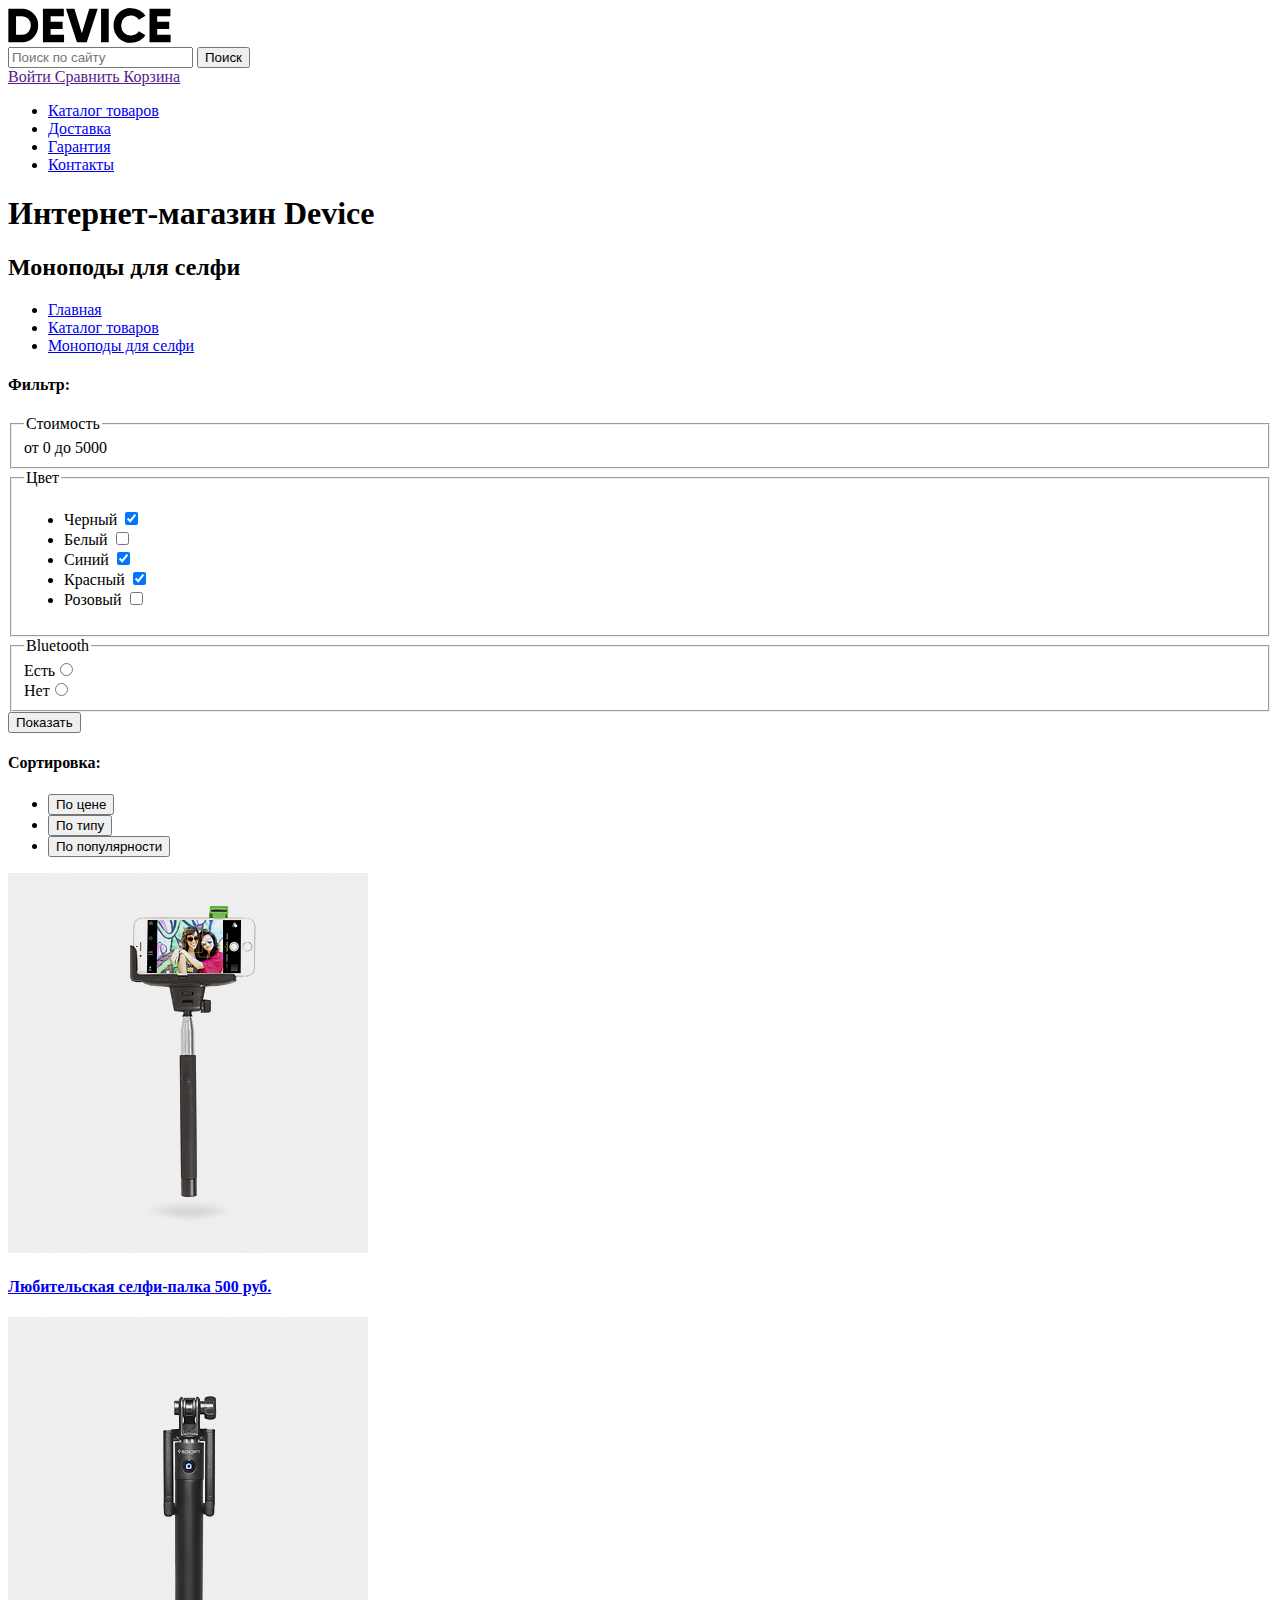
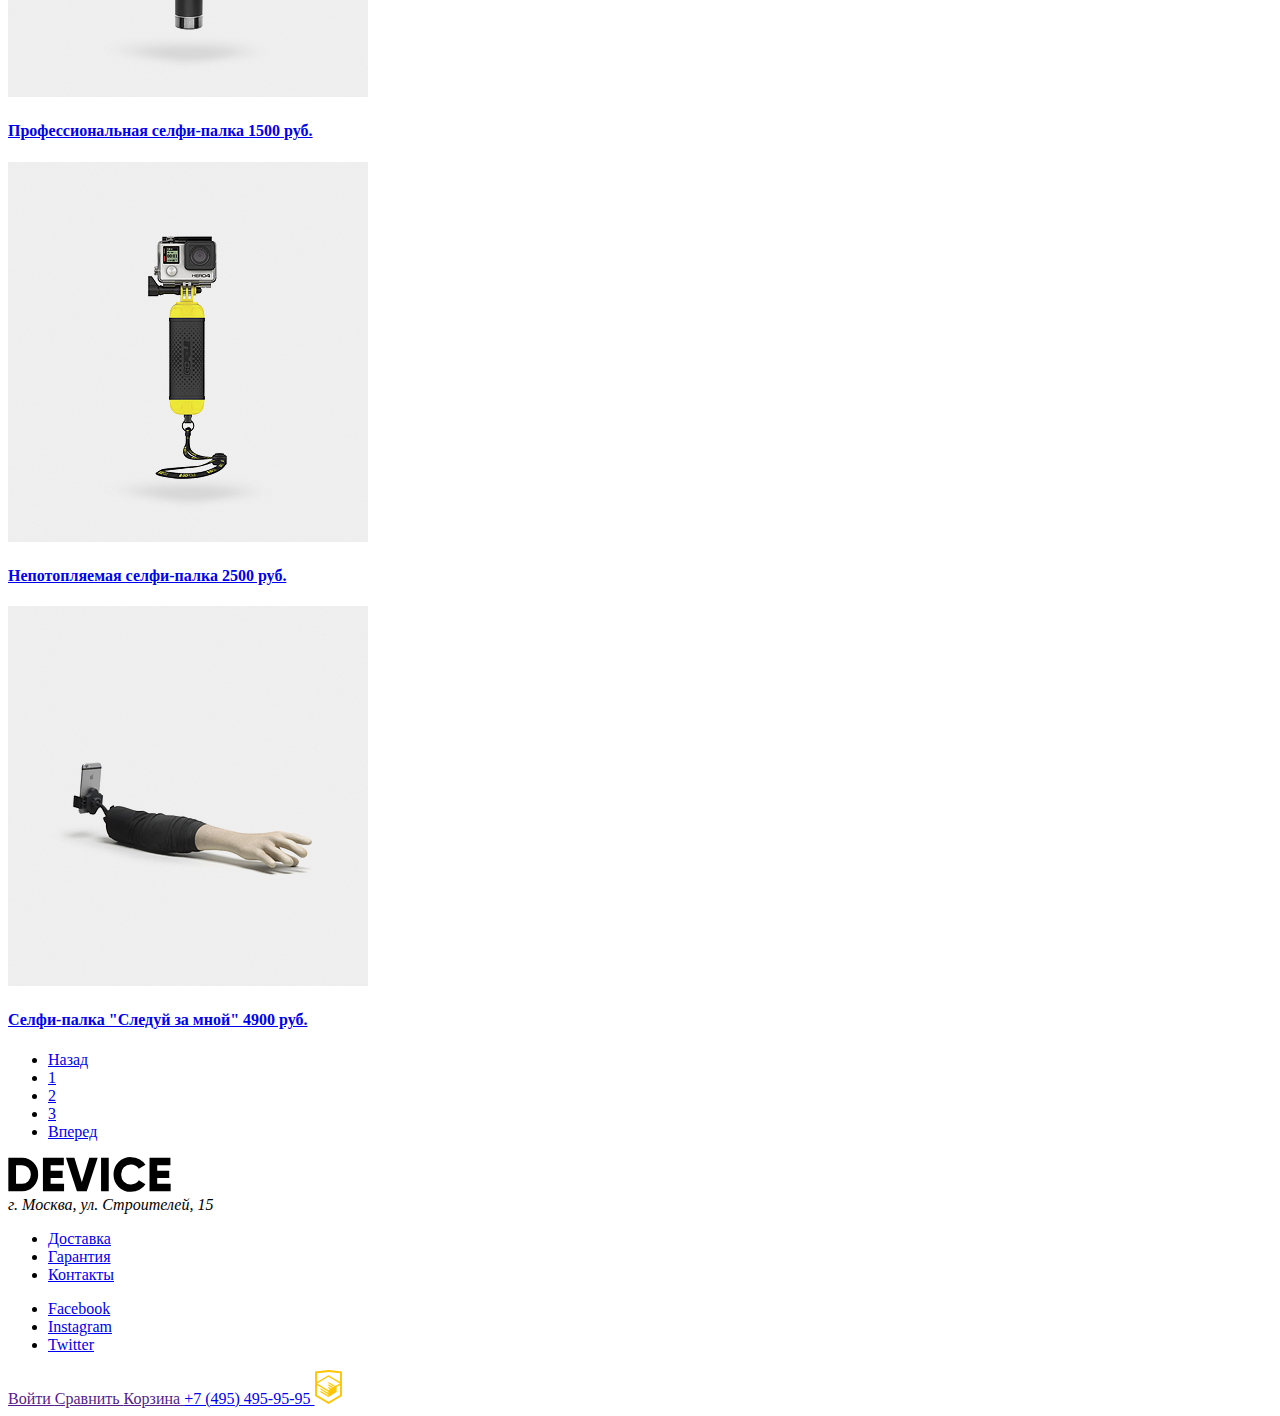
==== catalog.html @ 66c01a8c "Дополнение Графика" ====
<!DOCTYPE html>
<html lang="ru">
  <head>
    <meta charset="utf-8">
    <title>HTML Academy: Девайс</title>
  </head>
  <body>

	<header>
		<a href="index.html">
			<img src="img/logo-device.svg" alt="Логотип Device" width="163px" height="35px">
		</a>

		<form action="">
			<input placeholder="Поиск по сайту" type="search">
			<button type="submit">Поиск</button>
		</form>
		<div>
			<a href="">
				Войти
			</a>

			<a href="">
				Сравнить
			</a>

			<a href="">
				Корзина
			</a>
		</div>

		<nav>
			<ul>
				<li>
					<a href="catalog.html">
						Каталог товаров
					</a>					
				</li>

				<li>
					<a href="delivery.html">
						Доставка
					</a>
				</li>

				<li>
					<a href="warranty.html">
						Гарантия
					</a>
				</li>

				<li>
					<a href="contacts.html">
						Контакты
					</a>
				</li>
			</ul>
		</nav>
	</header>

	<main>
		<h1>
			Интернет-магазин Device
		</h1>

		<section>
			<h2>
				Моноподы для селфи
			</h2>

			<ul>
				<li>
					<a href="index.html">
						Главная
					</a>
				</li>

				<li>
					<a href="catalog.html">
						Каталог товаров
					</a>
				</li>

				<li>
					<a href="monopod.html">
						Моноподы для селфи
					</a>
				</li>
			</ul>
		</section>

		<section>
			<h4>
				Фильтр:
			</h4>

			<form>
				<fieldset>
					<legend>
						Стоимость
					</legend>

					<label>
						от 0
					</label>

					<label>
						до 5000
					</label>					
				</fieldset>	
			</form>

			<form>
				<fieldset>
					<legend>
						Цвет
					</legend>
					<ul>
						<li>
							<label>
								Черный
									<input type="checkbox" name="black" checked="">
							</label>
						</li>
						<li>
							<label>
								Белый
									<input type="checkbox" name="white">
							</label>
						</li>
						<li>
							<label>
								Синий
									<input type="checkbox" name="blue" checked="">
							</label>
						</li>
						<li>
							<label>
								Красный
									<input type="checkbox" name="red" checked="">
							</label>
						</li>												
						<li>
							<label>
								Розовый
									<input type="checkbox" name="pink">
							</label>
						</li>
					</ul>
				</fieldset>
			</form>

			<form>
				<fieldset>
					<legend>Bluetooth</legend>
					<label>Есть<input type="radio" name="bluetooth" value="yes"></label><br>
					<label>Нет<input type="radio" name="bluetooth" value="no"></label>
				</fieldset>
			</form>

			<button>
				Показать
			</button>
		</section>

		<section>
			<h4>
				Сортировка:
			</h4>

			<ul>
				<li><button>По цене</button></li>
				<li><button>По типу</button></li>
				<li><button>По популярности</button></li>			
			</ul>
		</section>

		<div>
			<img src="img/item1.jpg" alt="Любительская селфи-палка" width="360px" height="380px">
			<h4>
				<a href="#!">
					Любительская селфи-палка <span>500 руб.</span>
				</a>
			</h4>
		</div>

		<div>
			<img src="img/item2.jpg" alt="Профессиональная селфи-палка" width="360px" height="380px">
			<h4>
				<a href="#!">
					Профессиональная селфи-палка <span>1500 руб.</span>
				</a>
			</h4>
		</div>

		<div>
			<img src="img/item3.jpg" alt="Непотопляемая селфи-палка" width="360px" height="380px">
			<h4>
				<a href="#!">
					Непотопляемая селфи-палка <span>2500 руб.</span>
				</a>
			</h4>
		</div>	

		<div>
			<img src="img/item4.jpg" alt="Селфи-палка Следуй за мной" width="360px" height="380px">
			<h4>
				<a href="#!">
					Селфи-палка "Следуй за мной" <span>4900 руб.</span>
				</a>
			</h4>
		</div>

		<div>
			<ul>
				<li>
					<a href="#!">
						 Назад
					</a>
				</li>

				<li>
					<a href="#!">
						 1
					</a>
				</li>

				<li>
					<a href="#!">
						 2
					</a>
				</li>

				<li>
					<a href="#!">
						 3
					</a>
				</li>

				<li>
					<a href="#!">
						 Вперед
					</a>
				</li>
			</ul>
		</div>
	</main>
		<footer>
		<div>
			<a href="index.html">
				<img src="img/logo-device.svg" alt="Логотип Device" width="163px" height="35px">
			</a>

			<address>
				г. Москва, ул. Строителей, 15
			</address>
		</div>

		<div>
			<ul>
				<li>
					<a href="delivery.html">
						Доставка		
					</a>
				</li>

				<li>
					<a href="warranty.html">
						Гарантия
					</a>
				</li>

				<li>
					<a href="contacts.html">
						Контакты
					</a>
				</li>
			</ul>

			<ul>
				<li>
					<a href="#!">
						Facebook
					</a>
				</li>

				<li>
					<a href="#!">
						Instagram
					</a>
				</li>

				<li>
					<a href="#!">
						Twitter
					</a>
				</li>
			</ul>
		</div>

		<div>
			<a href="">
				Войти
			</a>

			<a href="">
				Сравнить
			</a>	

			<a href="">
				Корзина
			</a>

			<a href="tel:+74954959595">
				+7 (495) 495-95-95
			</a>

			<a href="https://htmlacademy.ru">
				<img src="img/logo-html.svg" alt="Перейти на сайт Академии" width="27px" height="34px"
			</a>
		</div>
	</footer>
  </body>
</html>
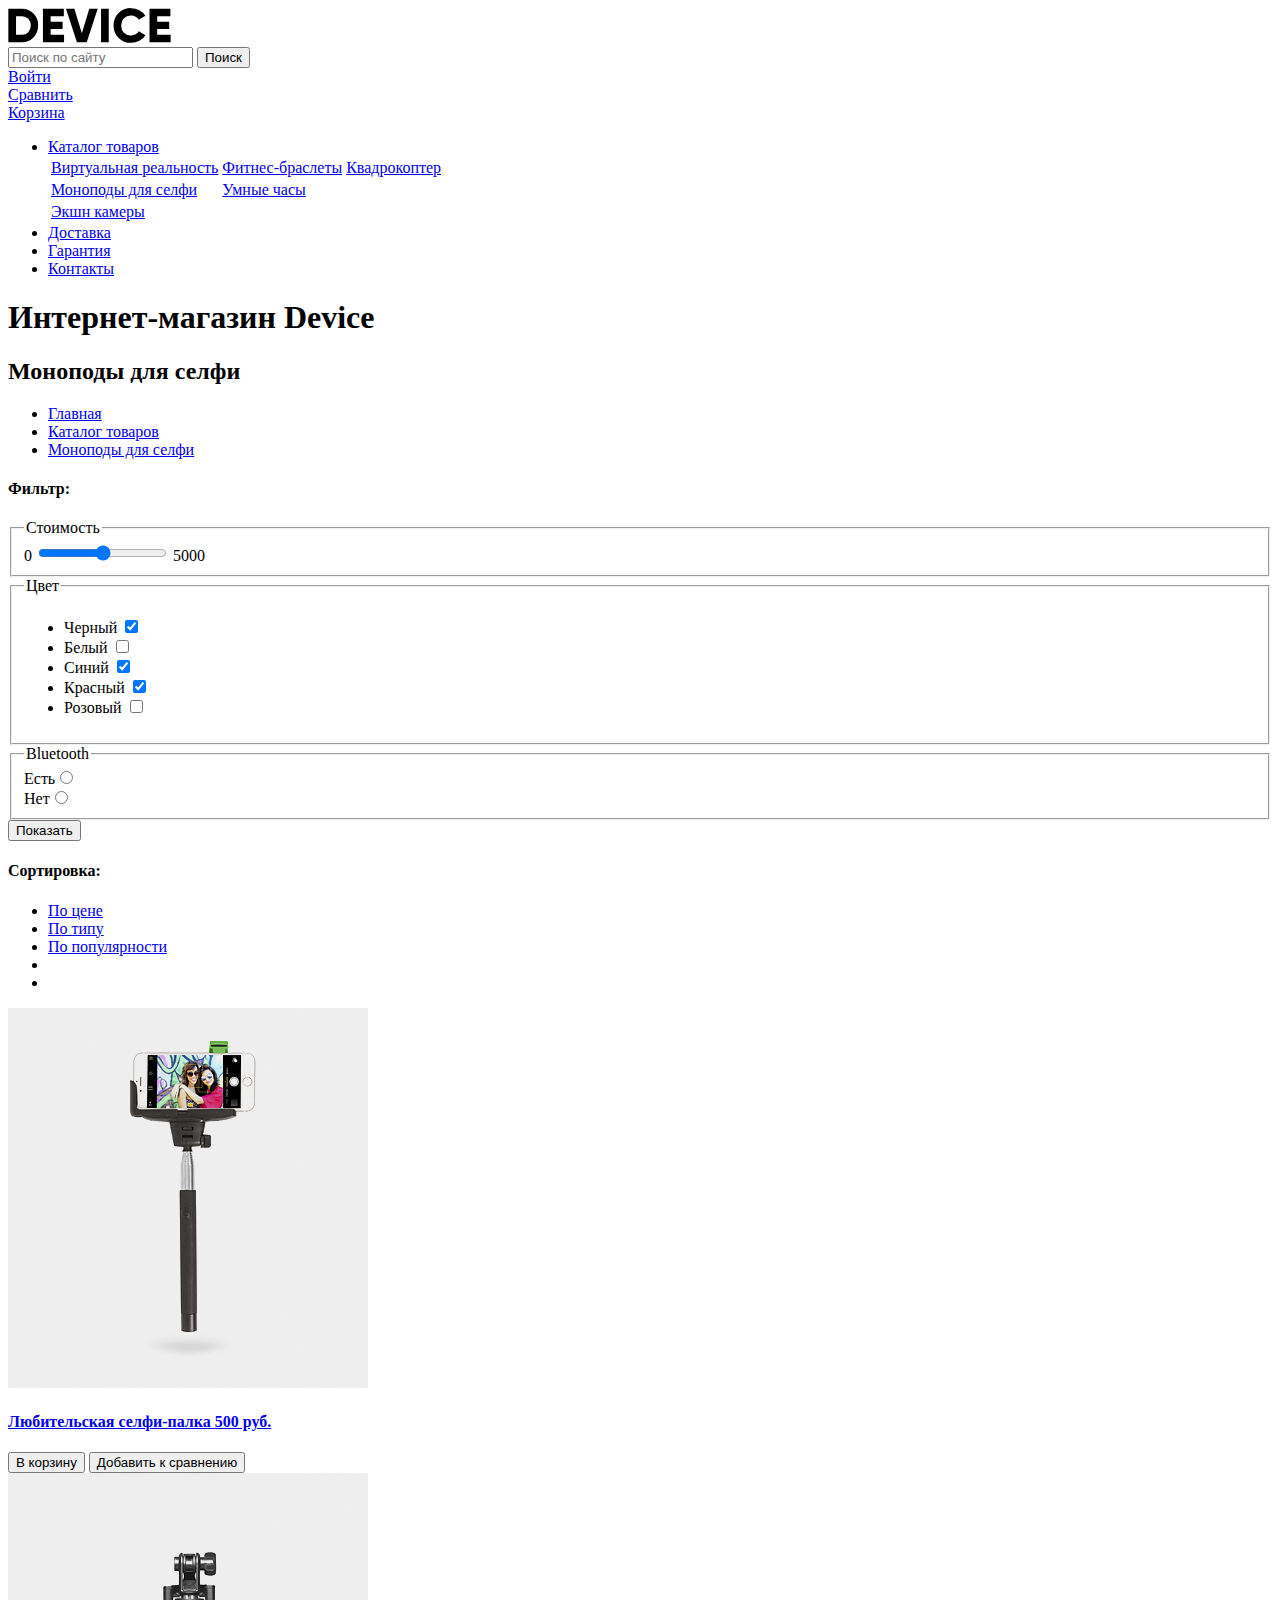
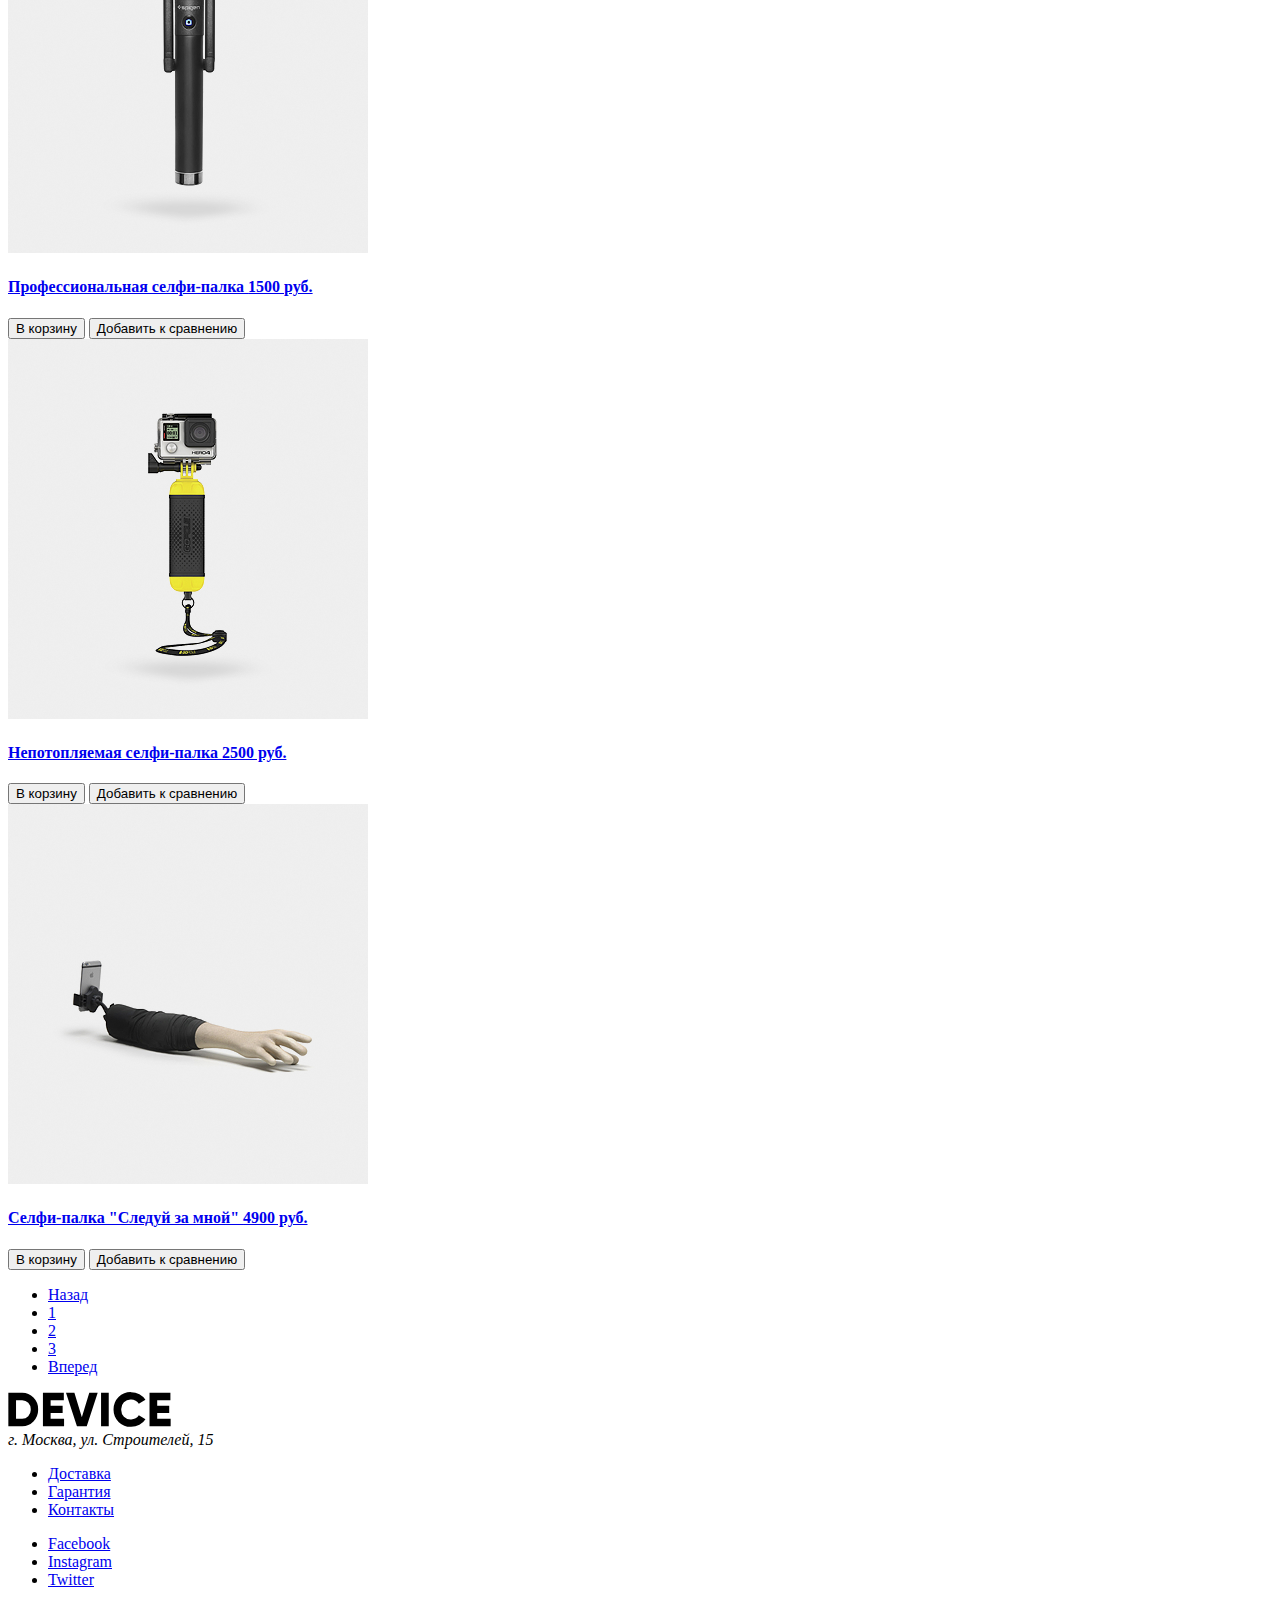
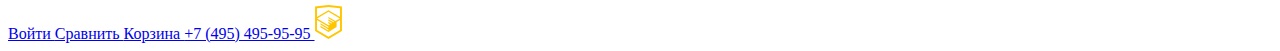
==== commit 6e09be0e: "Продолжаем разметку" ====
--- a/catalog.html
+++ b/catalog.html
@@ -5,52 +5,73 @@
     <title>HTML Academy: Девайс</title>
   </head>
   <body>
-
 	<header>
-		<a href="index.html">
-			<img src="img/logo-device.svg" alt="Логотип Device" width="163px" height="35px">
-		</a>
-
-		<form action="">
-			<input placeholder="Поиск по сайту" type="search">
-			<button type="submit">Поиск</button>
-		</form>
-		<div>
-			<a href="">
-				Войти
-			</a>
-
-			<a href="">
-				Сравнить
-			</a>
-
-			<a href="">
-				Корзина
-			</a>
-		</div>
-
+			<a href="index.html" aria-label="На главную страницу">
+				<img src="img/logo-device.svg" alt="Логотип компании Device" width="163px" height="35px">
+			</a>
+
+			<form action="echo.htmlacademy.ru" method="get" aria-label="Поисковая строка">
+					<input type="search" placeholder="Поиск по сайту" aria-label="Поле для поиска">
+					<input type="submit" value="Поиск" aria-label="Поиск">
+			</form>
+			
+			<div>
+				<a href="#" aria-label="Войти в личный кабинет">
+					Войти
+				</a>
+			</div>
+
+			<div>
+				<a href="#" aria-label="Сравнить товары">
+					Сравнить
+				</a>
+			</div>
+
+			<div>
+				<a href="#" aria-label="Корзина">
+					Корзина
+				</a>
+			</div>
 		<nav>
 			<ul>
 				<li>
-					<a href="catalog.html">
-						Каталог товаров
-					</a>					
-				</li>
-
-				<li>
-					<a href="delivery.html">
+					<a href="#" aria-label="Каталог товаров">
+						Каталог товаров	
+					</a>
+
+					<table class="visually-hidden">
+						<tr>
+							<td><a href="#" aria-label="Виртуальная реальность">Виртуальная реальность</a></td>
+							<td><a href="#" aria-label="Фитнес-браслеты">Фитнес-браслеты</a></td>
+							<td><a href="#" aria-label="Квадрокоптер">Квадрокоптер</a></td>
+						</tr>
+						<tr>
+							<td><a href="#" aria-label="Моноподы для селфи">Моноподы для селфи</a></td>
+							<td><a href="#" aria-label="Умные часы">Умные часы</a></td>
+							<td></td>
+						</tr>
+						<tr>
+							<td><a href="#" aria-label="Экшн камеры">Экшн камеры</a></td>
+							<td></td>
+							<td></td>
+						</tr>
+					</table>		
+				</li>
+
+				<li>
+					<a href="#" aria-label="Доставка">
 						Доставка
 					</a>
 				</li>
 
 				<li>
-					<a href="warranty.html">
+					<a href="#" aria-label="Гарантия">
 						Гарантия
 					</a>
 				</li>
 
 				<li>
-					<a href="contacts.html">
+					<a href="#" aria-label="Контакты">
 						Контакты
 					</a>
 				</li>
@@ -59,7 +80,7 @@
 	</header>
 
 	<main>
-		<h1>
+		<h1 class="visually-hidden">
 			Интернет-магазин Device
 		</h1>
 
@@ -70,19 +91,19 @@
 
 			<ul>
 				<li>
-					<a href="index.html">
+					<a href="index.html" aria-label="На главную страницу">
 						Главная
 					</a>
 				</li>
 
 				<li>
-					<a href="catalog.html">
+					<a href="#" aria-label="Каталог товаров">
 						Каталог товаров
 					</a>
 				</li>
 
 				<li>
-					<a href="monopod.html">
+					<a href="catalog.html" aria-label="Моноподы для селфи">
 						Моноподы для селфи
 					</a>
 				</li>
@@ -90,77 +111,70 @@
 		</section>
 
 		<section>
-			<h4>
-				Фильтр:
-			</h4>
-
-			<form>
+			<form action="echo.htmlacademy.ru" method="get">
+				<h4>
+					Фильтр:
+				</h4>
+
 				<fieldset>
 					<legend>
 						Стоимость
 					</legend>
 
-					<label>
-						от 0
+					<label for="price-change">
+						0
+					<input type="range" min="1" max="5000" step="1" id="price-change" aria-label="Фильтр цены">
+						5000
 					</label>
-
-					<label>
-						до 5000
-					</label>					
-				</fieldset>	
-			</form>
-
-			<form>
+				</fieldset>
+				
 				<fieldset>
 					<legend>
 						Цвет
 					</legend>
+
 					<ul>
 						<li>
 							<label>
 								Черный
-									<input type="checkbox" name="black" checked="">
+									<input type="checkbox" name="black" aria-label="Черный" checked>
 							</label>
 						</li>
 						<li>
 							<label>
 								Белый
-									<input type="checkbox" name="white">
+									<input type="checkbox" name="white" aria-label="Белый">
 							</label>
 						</li>
 						<li>
 							<label>
 								Синий
-									<input type="checkbox" name="blue" checked="">
+									<input type="checkbox" name="blue" aria-label="Синий" checked>
 							</label>
 						</li>
 						<li>
 							<label>
 								Красный
-									<input type="checkbox" name="red" checked="">
+									<input type="checkbox" name="red" aria-label="Красный" checked>
 							</label>
 						</li>												
 						<li>
 							<label>
 								Розовый
-									<input type="checkbox" name="pink">
+									<input type="checkbox" name="pink" aria-label="Розовый">
 							</label>
 						</li>
 					</ul>
 				</fieldset>
-			</form>
-
-			<form>
+
 				<fieldset>
 					<legend>Bluetooth</legend>
 					<label>Есть<input type="radio" name="bluetooth" value="yes"></label><br>
 					<label>Нет<input type="radio" name="bluetooth" value="no"></label>
 				</fieldset>
+
+				<button type="submit">Показать</button>
 			</form>
-
-			<button>
-				Показать
-			</button>
 		</section>
 
 		<section>
@@ -169,9 +183,11 @@
 			</h4>
 
 			<ul>
-				<li><button>По цене</button></li>
-				<li><button>По типу</button></li>
-				<li><button>По популярности</button></li>			
+				<li><a href="#" aria-label="Сортировка по цене">По цене</a></li>
+				<li><a href="#" aria-label="Сортировка по типу товара">По типу</a></li>
+				<li><a href="#" aria-label="Сортировка по популярности">По популярности</a></li>
+				<li><a href="#" aria-label="От меньшего к большему"></a></li>
+				<li><a href="#" aria-label="От большего к меньшему"></a></li>			
 			</ul>
 		</section>
 
@@ -182,6 +198,15 @@
 					Любительская селфи-палка <span>500 руб.</span>
 				</a>
 			</h4>
+
+			<div class="visually-hidden">
+				<button type="submit" aria-label="Добавить товар в корзину">
+					В корзину
+				</button>
+				<button type="submit" aria-label="Добавить товар для сравнения">
+					Добавить к сравнению
+				</button>
+			</div>
 		</div>
 
 		<div>
@@ -191,6 +216,15 @@
 					Профессиональная селфи-палка <span>1500 руб.</span>
 				</a>
 			</h4>
+
+			<div class="visually-hidden">
+				<button type="submit" aria-label="Добавить товар в корзину">
+					В корзину
+				</button>
+				<button type="submit" aria-label="Добавить товар для сравнения">
+					Добавить к сравнению
+				</button>
+			</div>
 		</div>
 
 		<div>
@@ -200,6 +234,15 @@
 					Непотопляемая селфи-палка <span>2500 руб.</span>
 				</a>
 			</h4>
+
+			<div class="visually-hidden">
+				<button type="submit" aria-label="Добавить товар в корзину">
+					В корзину
+				</button>
+				<button type="submit" aria-label="Добавить товар для сравнения">
+					Добавить к сравнению
+				</button>
+			</div>
 		</div>	
 
 		<div>
@@ -209,46 +252,55 @@
 					Селфи-палка "Следуй за мной" <span>4900 руб.</span>
 				</a>
 			</h4>
-		</div>
-
-		<div>
-			<ul>
-				<li>
-					<a href="#!">
+
+			<div class="visually-hidden">
+				<button type="submit" aria-label="Добавить товар в корзину">
+					В корзину
+				</button>
+				<button type="submit" aria-label="Добавить товар для сравнения">
+					Добавить к сравнению
+				</button>
+			</div>
+		</div>
+
+		<div>
+			<ul>
+				<li>
+					<a href="#" aria-label="На предыдущую страницу каталога">
 						 Назад
 					</a>
 				</li>
 
 				<li>
-					<a href="#!">
+					<a href="#" aria-label="На первую страницу каталога">
 						 1
 					</a>
 				</li>
 
 				<li>
-					<a href="#!">
+					<a href="#" aria-label="На вторую страницу каталога">
 						 2
 					</a>
 				</li>
 
 				<li>
-					<a href="#!">
+					<a href="#" aria-label="На третью страницу каталога">
 						 3
 					</a>
 				</li>
 
 				<li>
-					<a href="#!">
+					<a href="#" aria-label="На следующую страницу каталога">
 						 Вперед
 					</a>
 				</li>
 			</ul>
 		</div>
 	</main>
-		<footer>
-		<div>
-			<a href="index.html">
-				<img src="img/logo-device.svg" alt="Логотип Device" width="163px" height="35px">
+	<footer>
+		<div>
+			<a href="index.html" aria-label="На главную страницу">
+				<img src="img/logo-device.svg" alt="Логотип компании Device" width="163px" height="35px">
 			</a>
 
 			<address>
@@ -259,19 +311,19 @@
 		<div>
 			<ul>
 				<li>
-					<a href="delivery.html">
+					<a href="#" aria-label="Доставка">
 						Доставка		
 					</a>
 				</li>
 
 				<li>
-					<a href="warranty.html">
+					<a href="#" aria-label="Гарантия">
 						Гарантия
 					</a>
 				</li>
 
 				<li>
-					<a href="contacts.html">
+					<a href="#" aria-label="Контакты">
 						Контакты
 					</a>
 				</li>
@@ -279,19 +331,19 @@
 
 			<ul>
 				<li>
-					<a href="#!">
+					<a href="#" aria-label="Facebook">
 						Facebook
 					</a>
 				</li>
 
 				<li>
-					<a href="#!">
+					<a href="#" aria-label="Instagram">
 						Instagram
 					</a>
 				</li>
 
 				<li>
-					<a href="#!">
+					<a href="#" aria-label="Twitter">
 						Twitter
 					</a>
 				</li>
@@ -299,24 +351,24 @@
 		</div>
 
 		<div>
-			<a href="">
+			<a href="#" aria-label="Войти в личный кабинет">
 				Войти
 			</a>
 
-			<a href="">
+			<a href="#" aria-label="Сравнить товары">
 				Сравнить
 			</a>	
 
-			<a href="">
+			<a href="#" aria-label="Корзина">
 				Корзина
 			</a>
 
-			<a href="tel:+74954959595">
+			<a href="tel:+74954959595" aria-label="Позвонить нам">
 				+7 (495) 495-95-95
 			</a>
 
-			<a href="https://htmlacademy.ru">
-				<img src="img/logo-html.svg" alt="Перейти на сайт Академии" width="27px" height="34px"
+			<a href="https://htmlacademy.ru/intensive/htmlcss" aria-label="Курсы от Html Academy">
+				<img src="img/logo-html.svg" alt="Логотип Html Academy" width="27px" height="34px">
 			</a>
 		</div>
 	</footer>
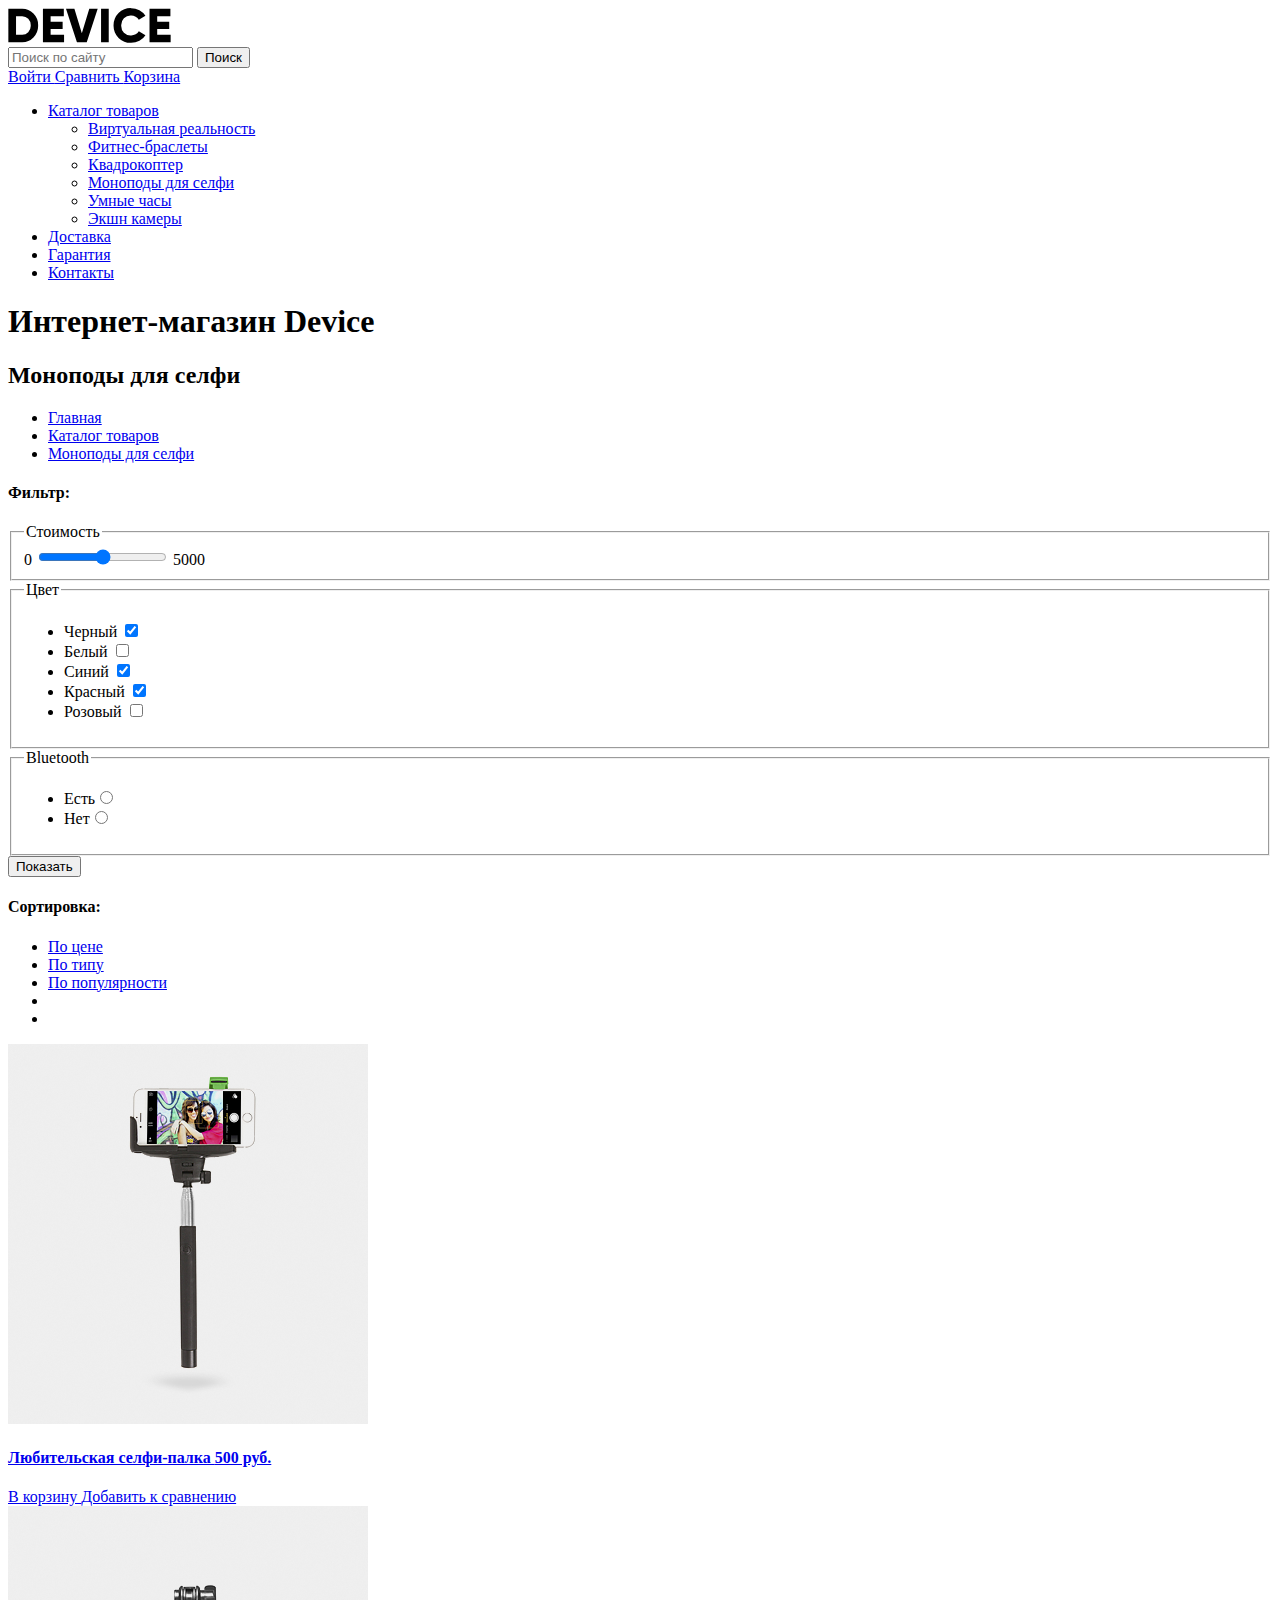
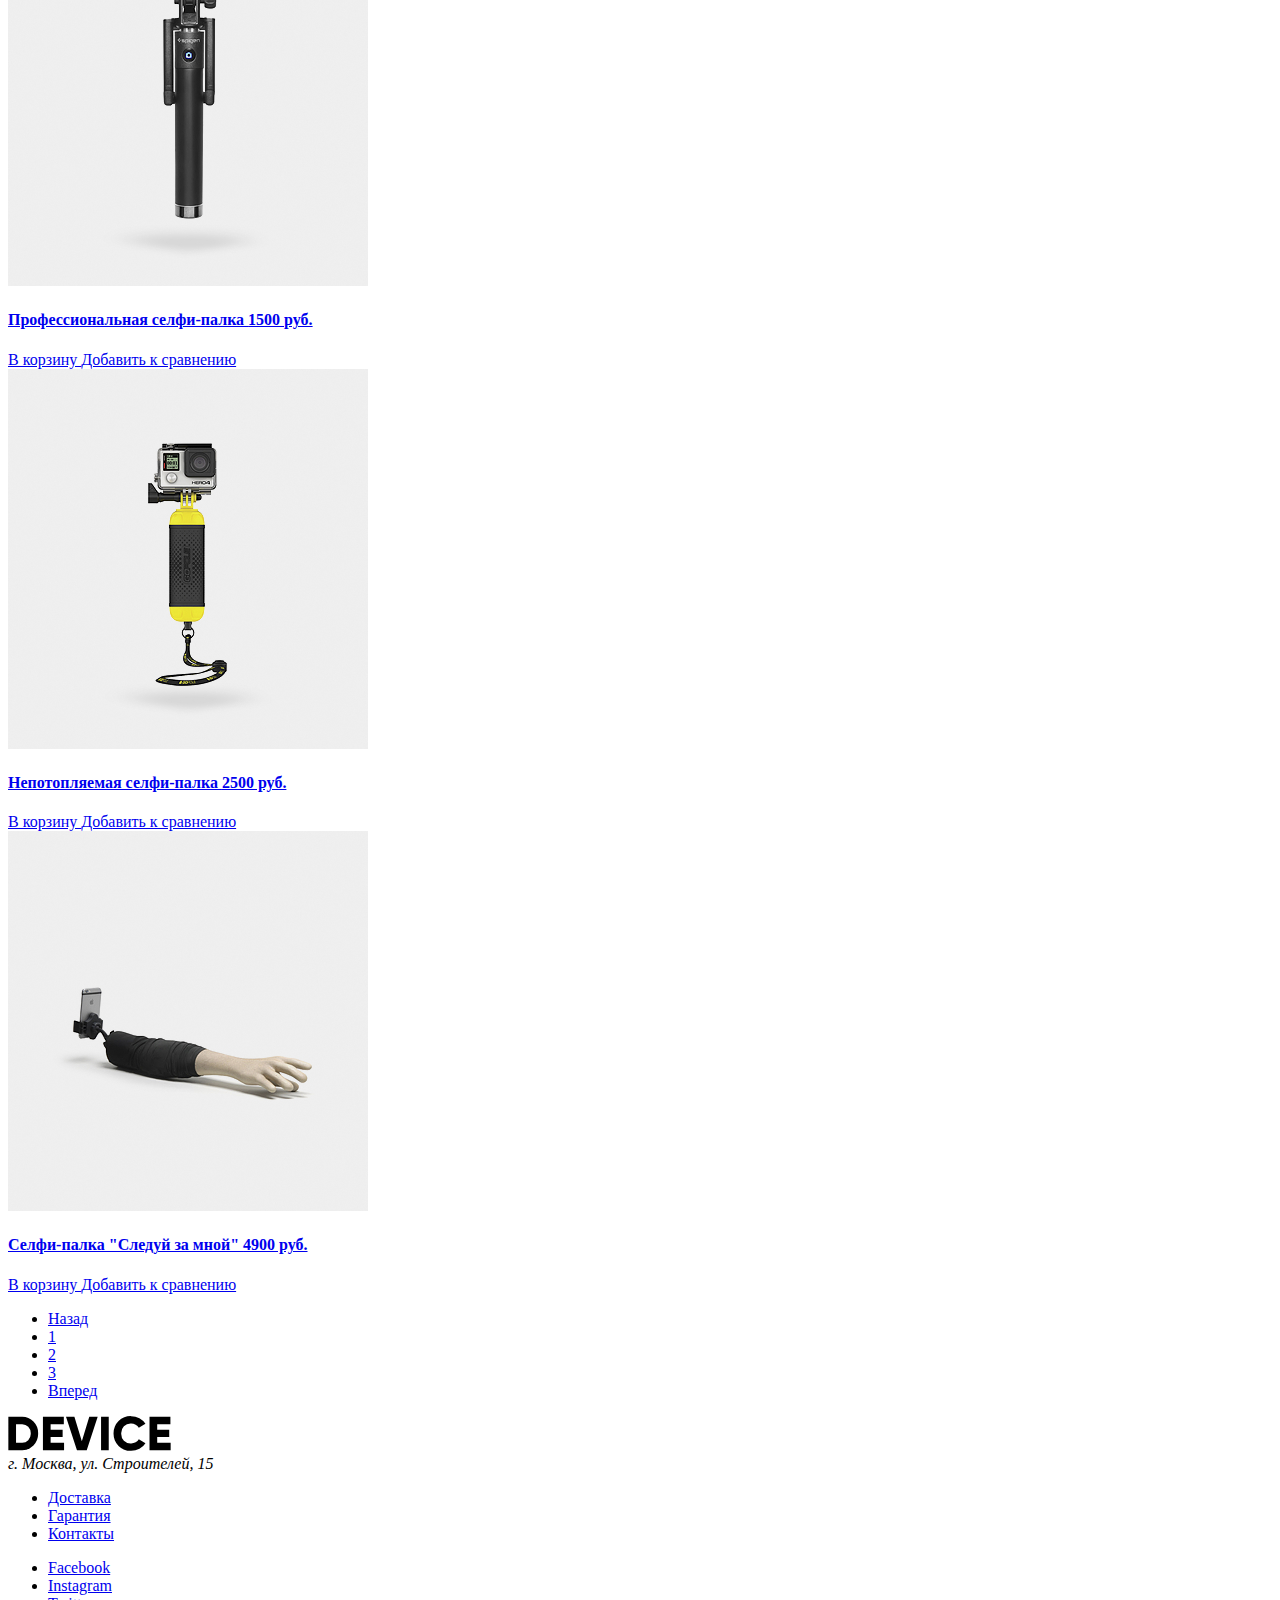
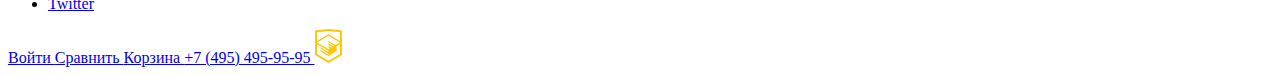
==== commit 8fbda8e7: "Правка по разметке" ====
--- a/catalog.html
+++ b/catalog.html
@@ -12,26 +12,20 @@
 
 			<form action="echo.htmlacademy.ru" method="get" aria-label="Поисковая строка">
 					<input type="search" placeholder="Поиск по сайту" aria-label="Поле для поиска">
-					<input type="submit" value="Поиск" aria-label="Поиск">
+					<button type="submit" aria-label="Поиск">Поиск</button>
 			</form>
 			
-			<div>
 				<a href="#" aria-label="Войти в личный кабинет">
 					Войти
 				</a>
-			</div>
-
-			<div>
+
 				<a href="#" aria-label="Сравнить товары">
 					Сравнить
 				</a>
-			</div>
-
-			<div>
+
 				<a href="#" aria-label="Корзина">
 					Корзина
 				</a>
-			</div>
 		<nav>
 			<ul>
 				<li>
@@ -39,23 +33,15 @@
 						Каталог товаров	
 					</a>
 
-					<table class="visually-hidden">
-						<tr>
-							<td><a href="#" aria-label="Виртуальная реальность">Виртуальная реальность</a></td>
-							<td><a href="#" aria-label="Фитнес-браслеты">Фитнес-браслеты</a></td>
-							<td><a href="#" aria-label="Квадрокоптер">Квадрокоптер</a></td>
-						</tr>
-						<tr>
-							<td><a href="#" aria-label="Моноподы для селфи">Моноподы для селфи</a></td>
-							<td><a href="#" aria-label="Умные часы">Умные часы</a></td>
-							<td></td>
-						</tr>
-						<tr>
-							<td><a href="#" aria-label="Экшн камеры">Экшн камеры</a></td>
-							<td></td>
-							<td></td>
-						</tr>
-					</table>		
+					<ul class="visually-hidden">
+						
+						<li><a href="#" aria-label="Виртуальная реальность">Виртуальная реальность</a></li>
+						<li><a href="#" aria-label="Фитнес-браслеты">Фитнес-браслеты</a></li>
+						<li><a href="#" aria-label="Квадрокоптер">Квадрокоптер</a></li>
+						<li><a href="#" aria-label="Моноподы для селфи">Моноподы для селфи</a></li>
+						<li><a href="#" aria-label="Умные часы">Умные часы</a></li>
+						<li><a href="#" aria-label="Экшн камеры">Экшн камеры</a></li>
+				</ul>		
 				</li>
 
 				<li>
@@ -169,8 +155,10 @@
 
 				<fieldset>
 					<legend>Bluetooth</legend>
-					<label>Есть<input type="radio" name="bluetooth" value="yes"></label><br>
-					<label>Нет<input type="radio" name="bluetooth" value="no"></label>
+					<ul>
+					<li><label>Есть<input type="radio" name="bluetooth" value="yes"></label></li>
+					<li><label>Нет<input type="radio" name="bluetooth" value="no"></label></li>
+					</ul>
 				</fieldset>
 
 				<button type="submit">Показать</button>
@@ -200,12 +188,12 @@
 			</h4>
 
 			<div class="visually-hidden">
-				<button type="submit" aria-label="Добавить товар в корзину">
+				<a href="#" aria-label="Добавить товар в корзину">
 					В корзину
-				</button>
-				<button type="submit" aria-label="Добавить товар для сравнения">
+				</a>
+				<a href="#" aria-label="Добавить товар для сравнения">
 					Добавить к сравнению
-				</button>
+				</a>
 			</div>
 		</div>
 
@@ -218,12 +206,12 @@
 			</h4>
 
 			<div class="visually-hidden">
-				<button type="submit" aria-label="Добавить товар в корзину">
+				<a href="#" aria-label="Добавить товар в корзину">
 					В корзину
-				</button>
-				<button type="submit" aria-label="Добавить товар для сравнения">
+				</a>
+				<a href="#" aria-label="Добавить товар для сравнения">
 					Добавить к сравнению
-				</button>
+				</a>
 			</div>
 		</div>
 
@@ -236,12 +224,12 @@
 			</h4>
 
 			<div class="visually-hidden">
-				<button type="submit" aria-label="Добавить товар в корзину">
+				<a href="#" aria-label="Добавить товар в корзину">
 					В корзину
-				</button>
-				<button type="submit" aria-label="Добавить товар для сравнения">
+				</a>
+				<a href="#" aria-label="Добавить товар для сравнения">
 					Добавить к сравнению
-				</button>
+				</a>
 			</div>
 		</div>	
 
@@ -254,12 +242,12 @@
 			</h4>
 
 			<div class="visually-hidden">
-				<button type="submit" aria-label="Добавить товар в корзину">
+				<a href="#" aria-label="Добавить товар в корзину">
 					В корзину
-				</button>
-				<button type="submit" aria-label="Добавить товар для сравнения">
+				</a>
+				<a href="#" aria-label="Добавить товар для сравнения">
 					Добавить к сравнению
-				</button>
+				</a>
 			</div>
 		</div>
 
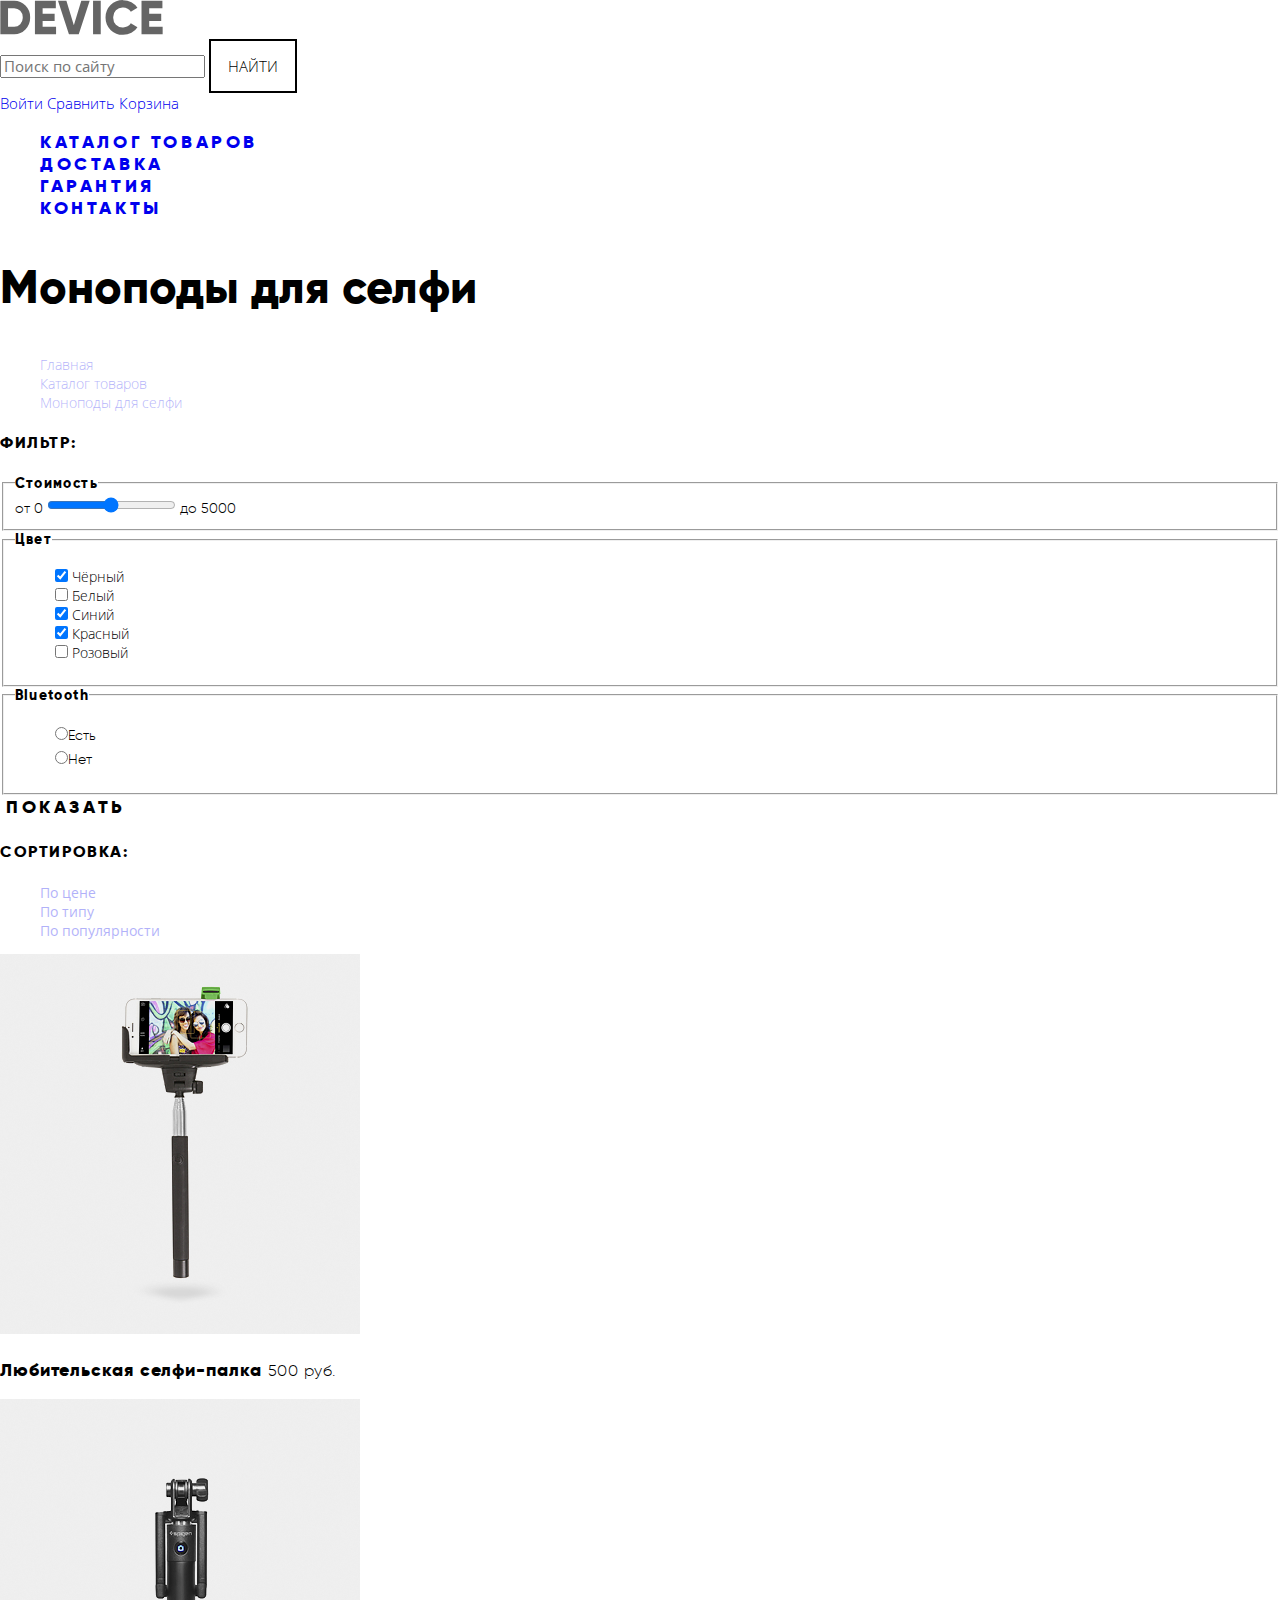
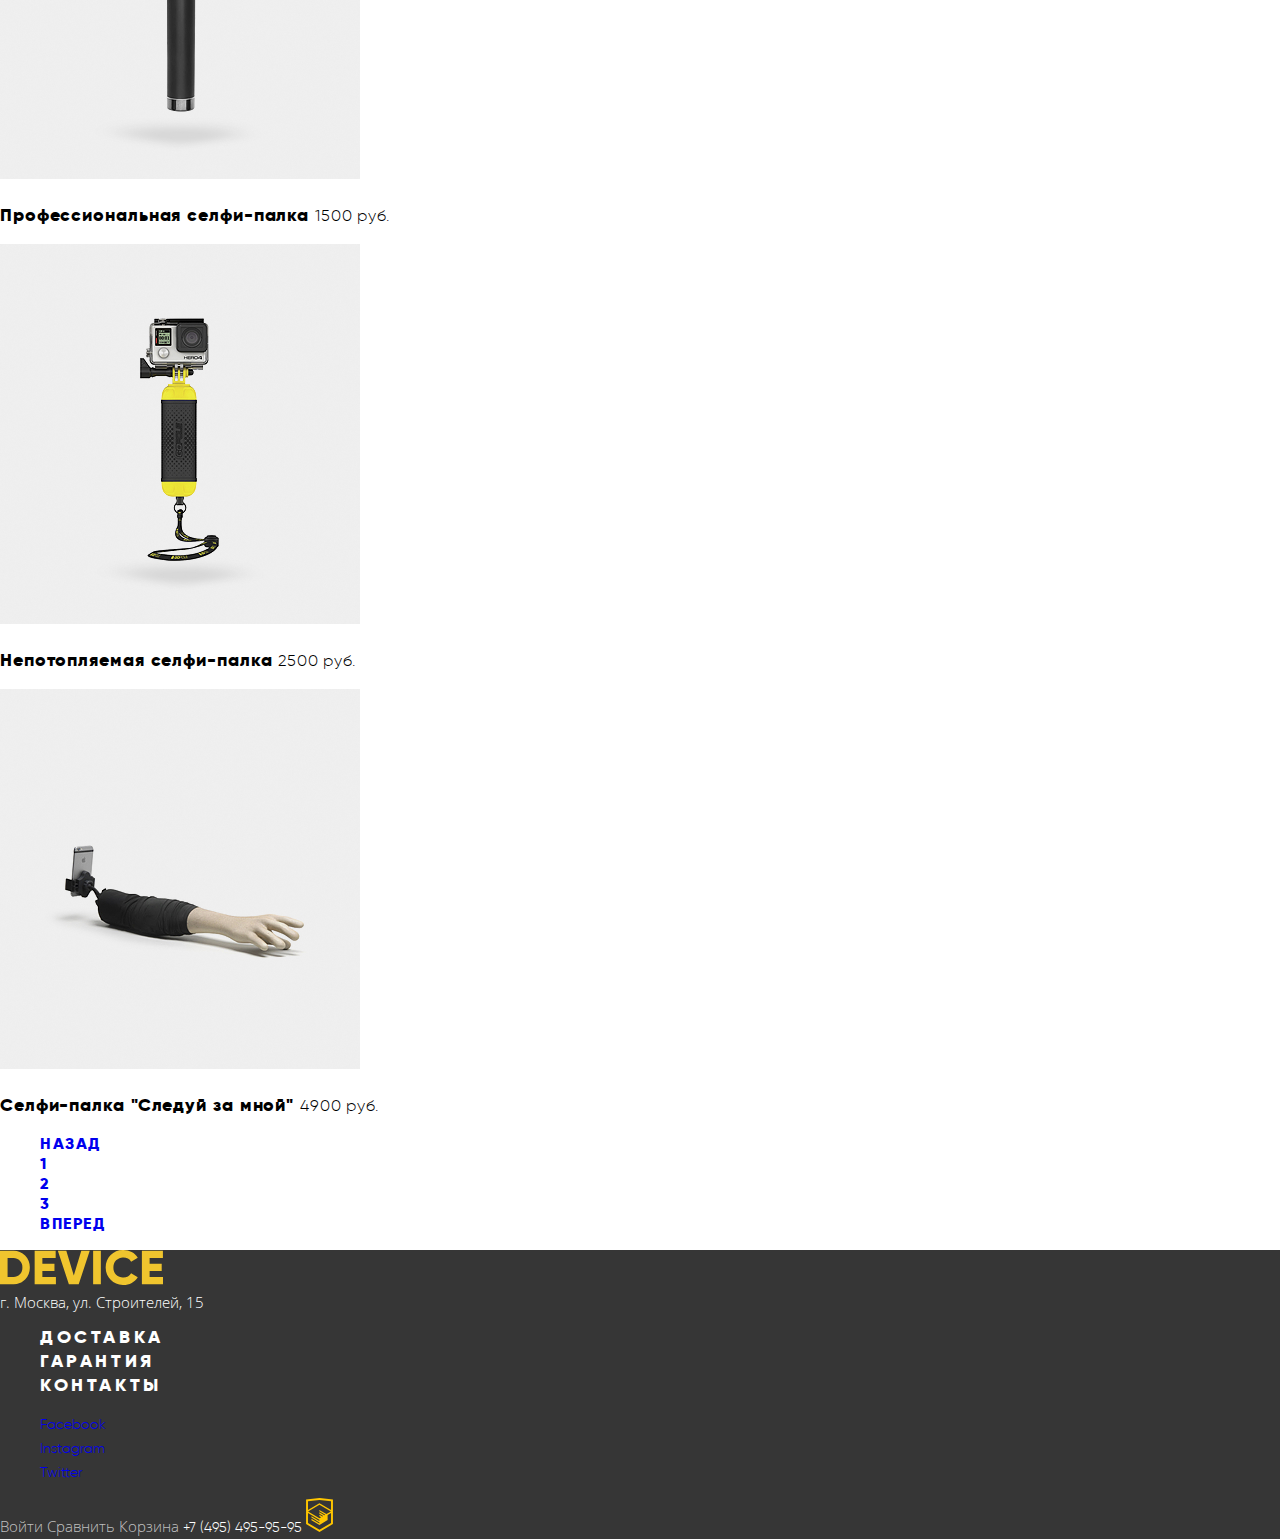
==== commit d6dae3ef: "Базовая стилизация 1ч" ====
--- a/catalog.html
+++ b/catalog.html
@@ -2,68 +2,101 @@
 <html lang="ru">
   <head>
     <meta charset="utf-8">
+    <link rel="stylesheet" href="css/fonts.css">
+  	<link rel="stylesheet" href="css/normalize.css">
+  	<link rel="stylesheet" href="css/style.css">
     <title>HTML Academy: Девайс</title>
   </head>
   <body>
-	<header>
-			<a href="index.html" aria-label="На главную страницу">
-				<img src="img/logo-device.svg" alt="Логотип компании Device" width="163px" height="35px">
-			</a>
-
-			<form action="echo.htmlacademy.ru" method="get" aria-label="Поисковая строка">
-					<input type="search" placeholder="Поиск по сайту" aria-label="Поле для поиска">
-					<button type="submit" aria-label="Поиск">Поиск</button>
-			</form>
+	<header class="header">
+		<a class="logo" href="index.html" aria-label="На главную страницу">
+			<img src="img/logo-device.svg" alt="Логотип компании Device" width="163px" height="35px">
+		</a>
+
+		<form action="echo.htmlacademy.ru" method="get" aria-label="Поисковая строка">
+			<input  type="search" placeholder="Поиск по сайту" aria-label="Поле для поиска">
+
+			<button class="send-search" type="submit" aria-label="Поиск">
+				<span class="description-send-search">
+					Найти
+				</span>
+			</button>
+		</form>
 			
-				<a href="#" aria-label="Войти в личный кабинет">
-					Войти
-				</a>
-
-				<a href="#" aria-label="Сравнить товары">
-					Сравнить
-				</a>
-
-				<a href="#" aria-label="Корзина">
-					Корзина
-				</a>
-		<nav>
+		<a class="a-link-hover a-link-focus a-link-active" href="#" aria-label="Войти в личный кабинет">
+			Войти
+		</a>
+
+		<a class="a-link-hover a-link-focus a-link-active"  href="#" aria-label="Сравнить товары">
+			Сравнить
+		</a>
+
+		<a class="a-link-hover a-link-focus a-link-active" href="#" aria-label="Корзина">
+			Корзина
+		</a>
+
+		<nav class="nav-main">
 			<ul>
 				<li>
-					<a href="#" aria-label="Каталог товаров">
+					<a class="a-link-hover a-link-focus a-link-active" href="#" aria-label="Каталог товаров">
 						Каталог товаров	
 					</a>
 
-					<ul class="visually-hidden">
-						
-						<li><a href="#" aria-label="Виртуальная реальность">Виртуальная реальность</a></li>
-						<li><a href="#" aria-label="Фитнес-браслеты">Фитнес-браслеты</a></li>
-						<li><a href="#" aria-label="Квадрокоптер">Квадрокоптер</a></li>
-						<li><a href="#" aria-label="Моноподы для селфи">Моноподы для селфи</a></li>
-						<li><a href="#" aria-label="Умные часы">Умные часы</a></li>
-						<li><a href="#" aria-label="Экшн камеры">Экшн камеры</a></li>
-				</ul>		
-				</li>
-
-				<li>
-					<a href="#" aria-label="Доставка">
+					<ul class="visually-hidden categories-menu">						
+						<li>
+							<a class="a-link-hover a-link-focus a-link-active" href="#" aria-label="Виртуальная реальность">
+								Виртуальная реальность
+							</a>
+						</li>
+						<li>
+							<a class="a-link-hover a-link-focus a-link-active" href="#" aria-label="Фитнес-браслеты">
+								Фитнес-браслеты
+							</a>
+						</li>
+						<li>
+							<a class="a-link-hover a-link-focus a-link-active" href="#" aria-label="Квадрокоптер">
+								Квадрокоптер
+							</a>
+						</li>
+						<li>
+							<a class="a-link-hover a-link-focus a-link-active" href="#" aria-label="Моноподы для селфи">
+								Моноподы для селфи
+							</a>
+						</li>
+						<li>
+							<a class="a-link-hover a-link-focus a-link-active" href="#" aria-label="Умные часы">
+								Умные часы
+							</a>
+						</li>
+						<li>
+							<a class="a-link-hover a-link-focus a-link-active" href="#" aria-label="Экшн камеры">
+								Экшн камеры
+							</a>
+						</li>
+					</ul>		
+				</li>
+
+				<li>
+					<a class="a-link-hover a-link-focus a-link-active" href="#" aria-label="Доставка">
 						Доставка
 					</a>
 				</li>
 
 				<li>
-					<a href="#" aria-label="Гарантия">
+					<a class="a-link-hover a-link-focus a-link-active" href="#" aria-label="Гарантия">
 						Гарантия
 					</a>
 				</li>
 
 				<li>
-					<a href="#" aria-label="Контакты">
+					<a class="a-link-hover a-link-focus a-link-active" href="#" aria-label="Контакты">
 						Контакты
 					</a>
 				</li>
 			</ul>
 		</nav>
 	</header>
+
 
 	<main>
 		<h1 class="visually-hidden">
@@ -75,21 +108,21 @@
 				Моноподы для селфи
 			</h2>
 
-			<ul>
-				<li>
-					<a href="index.html" aria-label="На главную страницу">
+			<ul class="bread-crumbs">
+				<li>
+					<a class="bread-crumbs-link" href="index.html" aria-label="На главную страницу">
 						Главная
 					</a>
 				</li>
 
 				<li>
-					<a href="#" aria-label="Каталог товаров">
+					<a class="bread-crumbs-link" href="#" aria-label="Каталог товаров">
 						Каталог товаров
 					</a>
 				</li>
 
 				<li>
-					<a href="catalog.html" aria-label="Моноподы для селфи">
+					<a class="bread-crumbs-link" href="catalog.html" aria-label="Моноподы для селфи">
 						Моноподы для селфи
 					</a>
 				</li>
@@ -103,65 +136,65 @@
 				</h4>
 
 				<fieldset>
-					<legend>
+					<legend class="filter-title">
 						Стоимость
 					</legend>
 
 					<label for="price-change">
-						0
+						<span class="range-filter-text">от 0</span>
 					<input type="range" min="1" max="5000" step="1" id="price-change" aria-label="Фильтр цены">
-						5000
+						<span class="filter-range-text">до 5000</span>
 					</label>
 				</fieldset>
 				
 				<fieldset>
-					<legend>
+					<legend class="filter-title">
 						Цвет
 					</legend>
 
-					<ul>
+					<ul class="filter-text">
 						<li>
 							<label>
-								Черный
-									<input type="checkbox" name="black" aria-label="Черный" checked>
+								<input type="checkbox" name="black" aria-label="Черный" checked>
+								Чёрный
 							</label>
 						</li>
 						<li>
 							<label>
+								<input type="checkbox" name="white" aria-label="Белый">
 								Белый
-									<input type="checkbox" name="white" aria-label="Белый">
 							</label>
 						</li>
 						<li>
 							<label>
+								<input type="checkbox" name="blue" aria-label="Синий" checked>
 								Синий
-									<input type="checkbox" name="blue" aria-label="Синий" checked>
 							</label>
 						</li>
 						<li>
 							<label>
+								<input type="checkbox" name="red" aria-label="Красный" checked>
 								Красный
-									<input type="checkbox" name="red" aria-label="Красный" checked>
 							</label>
 						</li>												
 						<li>
 							<label>
+								<input type="checkbox" name="pink" aria-label="Розовый">
 								Розовый
-									<input type="checkbox" name="pink" aria-label="Розовый">
 							</label>
 						</li>
 					</ul>
 				</fieldset>
 
 				<fieldset>
-					<legend>Bluetooth</legend>
+					<legend class="filter-title">Bluetooth</legend>
 					<ul>
-					<li><label>Есть<input type="radio" name="bluetooth" value="yes"></label></li>
-					<li><label>Нет<input type="radio" name="bluetooth" value="no"></label></li>
+					<li><input type="radio" name="bluetooth" value="yes"><label>Есть</label></li>
+					<li><input type="radio" name="bluetooth" value="no"><label>Нет</label></li>
 					</ul>
 				</fieldset>
 
-				<button type="submit">Показать</button>
+				<button class="button-type-slider"  type="submit">Показать</button>
 			</form>
 		</section>
 
@@ -170,28 +203,28 @@
 				Сортировка:
 			</h4>
 
-			<ul>
-				<li><a href="#" aria-label="Сортировка по цене">По цене</a></li>
-				<li><a href="#" aria-label="Сортировка по типу товара">По типу</a></li>
-				<li><a href="#" aria-label="Сортировка по популярности">По популярности</a></li>
-				<li><a href="#" aria-label="От меньшего к большему"></a></li>
-				<li><a href="#" aria-label="От большего к меньшему"></a></li>			
+			<ul class="sorting-catalog">
+				<li><a class="list-sorting-link" href="#" aria-label="Сортировка по цене">По цене</a></li>
+				<li><a class="list-sorting-link" href="#" aria-label="Сортировка по типу товара">По типу</a></li>
+				<li><a class="list-sorting-link" href="#" aria-label="Сортировка по популярности">По популярности</a></li>
+				<li><a class="list-sorting-link" href="#" aria-label="От меньшего к большему"></a></li>
+				<li><a class="list-sorting-link" href="#" aria-label="От большего к меньшему"></a></li>			
 			</ul>
 		</section>
 
 		<div>
 			<img src="img/item1.jpg" alt="Любительская селфи-палка" width="360px" height="380px">
-			<h4>
-				<a href="#!">
-					Любительская селфи-палка <span>500 руб.</span>
-				</a>
-			</h4>
+			<p class="name-card">
+				<a class="name-card-link" href="#!">
+					Любительская селфи-палка <span class="name-card-price">500 руб.</span>
+				</a>
+			</p>
 
 			<div class="visually-hidden">
-				<a href="#" aria-label="Добавить товар в корзину">
+				<a class="button-type-slider"  href="#" aria-label="Добавить товар в корзину">
 					В корзину
 				</a>
-				<a href="#" aria-label="Добавить товар для сравнения">
+				<a class="link-add" href="#" aria-label="Добавить товар для сравнения">
 					Добавить к сравнению
 				</a>
 			</div>
@@ -199,17 +232,17 @@
 
 		<div>
 			<img src="img/item2.jpg" alt="Профессиональная селфи-палка" width="360px" height="380px">
-			<h4>
-				<a href="#!">
-					Профессиональная селфи-палка <span>1500 руб.</span>
-				</a>
-			</h4>
+			<p class="name-card">
+				<a class="name-card-link" href="#!">
+					Профессиональная селфи-палка <span class="name-card-price">1500 руб.</span>
+				</a>
+			</p>
 
 			<div class="visually-hidden">
-				<a href="#" aria-label="Добавить товар в корзину">
+				<a class="button-type-slider"  href="#" aria-label="Добавить товар в корзину">
 					В корзину
 				</a>
-				<a href="#" aria-label="Добавить товар для сравнения">
+				<a class="link-add" href="#" aria-label="Добавить товар для сравнения">
 					Добавить к сравнению
 				</a>
 			</div>
@@ -217,17 +250,17 @@
 
 		<div>
 			<img src="img/item3.jpg" alt="Непотопляемая селфи-палка" width="360px" height="380px">
-			<h4>
-				<a href="#!">
-					Непотопляемая селфи-палка <span>2500 руб.</span>
-				</a>
-			</h4>
+			<p class="name-card">
+				<a class="name-card-link" href="#!">
+					Непотопляемая селфи-палка <span class="name-card-price">2500 руб.</span>
+				</a>
+			</p>
 
 			<div class="visually-hidden">
-				<a href="#" aria-label="Добавить товар в корзину">
+				<a class="button-type-slider"  href="#" aria-label="Добавить товар в корзину">
 					В корзину
 				</a>
-				<a href="#" aria-label="Добавить товар для сравнения">
+				<a class="link-add" href="#" aria-label="Добавить товар для сравнения">
 					Добавить к сравнению
 				</a>
 			</div>
@@ -235,24 +268,24 @@
 
 		<div>
 			<img src="img/item4.jpg" alt="Селфи-палка Следуй за мной" width="360px" height="380px">
-			<h4>
-				<a href="#!">
-					Селфи-палка "Следуй за мной" <span>4900 руб.</span>
-				</a>
-			</h4>
+			<p class="name-card">
+				<a class="name-card-link" href="#!">
+					Селфи-палка "Следуй за мной" <span class="name-card-price">4900 руб.</span>
+				</a>
+			</p>
 
 			<div class="visually-hidden">
-				<a href="#" aria-label="Добавить товар в корзину">
+				<a class="button-type-slider"  href="#" aria-label="Добавить товар в корзину">
 					В корзину
 				</a>
-				<a href="#" aria-label="Добавить товар для сравнения">
+				<a class="link-add" href="#" aria-label="Добавить товар для сравнения">
 					Добавить к сравнению
 				</a>
 			</div>
 		</div>
 
 		<div>
-			<ul>
+			<ul class="nav-catalog">
 				<li>
 					<a href="#" aria-label="На предыдущую страницу каталога">
 						 Назад
@@ -285,13 +318,14 @@
 			</ul>
 		</div>
 	</main>
-	<footer>
-		<div>
-			<a href="index.html" aria-label="На главную страницу">
-				<img src="img/logo-device.svg" alt="Логотип компании Device" width="163px" height="35px">
+
+	<footer class="footer">
+		<div>
+			<a class="logo" href="index.html" aria-label="На главную страницу">
+				<img src="img/logo-footer-yellow.svg" alt="Логотип компании Device" width="163px" height="35px">
 			</a>
 
-			<address>
+			<address class="address">
 				г. Москва, ул. Строителей, 15
 			</address>
 		</div>
@@ -299,20 +333,20 @@
 		<div>
 			<ul>
 				<li>
-					<a href="#" aria-label="Доставка">
-						Доставка		
-					</a>
-				</li>
-
-				<li>
-					<a href="#" aria-label="Гарантия">
-						Гарантия
-					</a>
-				</li>
-
-				<li>
-					<a href="#" aria-label="Контакты">
-						Контакты
+					<a class="a-link-hover a-link-active a-link-focus" href="#" aria-label="Доставка">
+						<span class="nav-list-footer">Доставка</span>	
+					</a>
+				</li>
+
+				<li>
+					<a class="a-link-hover a-link-active a-link-focus" href="#" aria-label="Гарантия">
+						<span class="nav-list-footer">Гарантия</span>
+					</a>
+				</li>
+
+				<li>
+					<a class="a-link-hover a-link-active a-link-focus" href="#" aria-label="Контакты">
+						<span class="nav-list-footer">Контакты</span>
 					</a>
 				</li>
 			</ul>
@@ -325,7 +359,7 @@
 				</li>
 
 				<li>
-					<a href="#" aria-label="Instagram">
+					<a class="nav-footer" href="#" aria-label="Instagram">
 						Instagram
 					</a>
 				</li>
@@ -339,23 +373,23 @@
 		</div>
 
 		<div>
-			<a href="#" aria-label="Войти в личный кабинет">
-				Войти
+			<a class="a-link-hover a-link-active a-link-focus" href="#" aria-label="Войти в личный кабинет">
+				<span class="footer-text-nav">Войти</span>
 			</a>
 
-			<a href="#" aria-label="Сравнить товары">
-				Сравнить
+			<a class="a-link-hover a-link-active a-link-focus" href="#" aria-label="Сравнить товары">
+				<span class="footer-text-nav">Сравнить</span>
 			</a>	
 
-			<a href="#" aria-label="Корзина">
-				Корзина
+			<a class="a-link-hover a-link-active a-link-focus" href="#" aria-label="Корзина">
+				<span class="footer-text-nav">Корзина</span>
 			</a>
 
-			<a href="tel:+74954959595" aria-label="Позвонить нам">
+			<a class="a-phone a-link-hover a-link-active a-link-focus" href="tel:+74954959595" aria-label="Позвонить нам">
 				+7 (495) 495-95-95
 			</a>
 
-			<a href="https://htmlacademy.ru/intensive/htmlcss" aria-label="Курсы от Html Academy">
+			<a class="a-link-hover a-link-active a-link-focus" href="https://htmlacademy.ru/intensive/htmlcss" aria-label="Курсы от Html Academy">
 				<img src="img/logo-html.svg" alt="Логотип Html Academy" width="27px" height="34px">
 			</a>
 		</div>
--- a/css/fonts.css
+++ b/css/fonts.css
@@ -0,0 +1,45 @@
+@font-face {
+  font-family: 'Open Sans';
+  font-style: normal;
+  font-weight: 300;
+  src: url('../fonts/open-sans-v17-latin_cyrillic-300.eot'); 
+  src: local('Open Sans Light'), local('OpenSans-Light'),
+       url('../fonts/open-sans-v17-latin_cyrillic-300.eot?#iefix') format('embedded-opentype'), 
+       url('../fonts/open-sans-v17-latin_cyrillic-300.woff2') format('woff2'), 
+       url('../fonts/open-sans-v17-latin_cyrillic-300.woff') format('woff'),
+       url('../fonts/open-sans-v17-latin_cyrillic-300.ttf') format('truetype'), 
+       url('../fonts/open-sans-v17-latin_cyrillic-300.svg#OpenSans') format('svg'); 
+}
+
+@font-face {
+  font-family: 'Open Sans';
+  font-style: normal;
+  font-weight: 400;
+  src: url('../fonts/open-sans-v17-latin_cyrillic-regular.eot'); 
+  src: local('Open Sans Regular'), local('OpenSans-Regular'),
+       url('../fonts/open-sans-v17-latin_cyrillic-regular.eot?#iefix') format('embedded-opentype'), 
+       url('../fonts/open-sans-v17-latin_cyrillic-regular.woff2') format('woff2'), 
+       url('../fonts/open-sans-v17-latin_cyrillic-regular.woff') format('woff'), 
+       url('../fonts/open-sans-v17-latin_cyrillic-regular.ttf') format('truetype'),
+       url('../fonts/open-sans-v17-latin_cyrillic-regular.svg#OpenSans') format('svg');
+}
+
+@font-face {
+    font-family: 'Gilroy';
+    font-style: normal;
+    font-weight: 300;    
+    src: local('Gilroy Light'), local('Gilroy-Light'),
+          url('../fonts/Gilroylight.woff2') format('woff2'), 
+          url('../fonts/Gilroylight.woff') format('woff'), 
+          url('../fonts/Gilroylight.ttf') format('truetype');
+}
+
+@font-face {
+    font-family: 'Gilroy';
+    font-style: normal;
+    font-weight: 800;
+    src: local('Gilroy ExtraBold'), local('Gilroy-ExtraBold'), 
+          url('../fonts/Gilroyextrabold.woff2') format('woff2'), 
+          url('../fonts/Gilroyextrabold.woff') format('woff'), 
+          url('../fonts/Gilroyextrabold.ttf') format('truetype');   
+}
--- a/css/style.css
+++ b/css/style.css
@@ -0,0 +1,427 @@
+
+:root {
+    --main-black: #000000;
+    --main-extra-dark: #363636;
+    --main-dark: #464646;
+    --main-light: #7e7e7e;
+    --main-extra-light: #e5e5e5;
+    --main-white: #ffffff;
+
+    --second-yellow: #f0c52e;
+    --second-yellow-light: #f7e296;
+    --second-green: #91c92f;
+
+    --status-pink: #f6dada;
+}
+
+body {
+  min-width: 1180px;
+  margin: 0;
+  padding: 0;
+  font-family: 'Gilroy', 'Open Sans';
+  font-size: 14px;
+  line-height: 24px;
+  font-weight: 400;
+
+  color: var(--main-black);
+  background-color: var(--main-white);
+}
+
+a {
+  text-decoration: none;
+}
+a:visited {
+  color: var(--main-black);
+}
+
+img {
+  max-width: 100%;
+}
+
+li {
+  list-style-type: none;
+}
+
+h2 {
+  font-family: 'Gilroy';
+  font-style: normal;
+  font-weight: 800;
+  font-size: 47px;
+  line-height: 58px;
+}
+
+h4 {
+  font-family: Gilroy;
+  font-style: normal;
+  font-weight: 800;
+  font-size: 16px;
+  line-height: 20px;
+
+  letter-spacing: 0.1em;
+  text-transform: uppercase;
+}
+
+.visually-hidden {
+  position: absolute;
+  width: 1px;
+  height: 1px;
+  margin: -1px;
+  padding: 0;
+  overflow: hidden;
+  border: 0;
+  clip: rect(0 0 0 0)
+}
+
+.header {
+  font-family: 'Open Sans';
+  font-style: normal;
+  font-weight: 300;
+  font-size: 15px;
+  line-height: 20px;
+
+  color: var(--main-black);
+  
+  background-color: var(--main-white);
+  background-image: var(--second-yellow-light);
+}
+
+.logo:hover, 
+.logo:focus {
+  opacity: 0.6;
+}
+.logo:active {
+  opacity: 0.3;
+}
+
+.send-search {
+  font-family: 'Open Sans';
+  font-style: normal;
+  font-weight: 300;
+  font-size: 15px;
+  line-height: 20px;
+  text-transform: uppercase;
+
+  border: 2px solid var(--main-black);
+  padding-top: 15px;
+  padding-bottom: 15px;
+  padding-left: 17px;
+  padding-right: 17px;
+  background-color: transparent;
+}
+.send-search:hover {
+  background-color: var(--main-black);
+  color: var(--second-yellow-light);
+}
+.send-search:focus,
+.send-search:active {
+  background-color: var(--main-black);
+  color: var(--second-yellow-light);
+}
+.description-send-search:focus,
+.description-send-search:active {
+  color: var(--main-white);
+  opacity: 0.3;
+}
+
+.nav-main {
+  font-family: 'Gilroy';
+  font-style: normal;
+  font-weight: 800;
+  font-size: 18px;
+  line-height: 22px;
+
+  letter-spacing: 0.2em;
+  text-transform: uppercase;
+
+  color: var(--main-black);
+}
+
+.categories-menu {
+  font-family: 'Open Sans';
+  font-style: normal;
+  font-weight: 300;
+  font-size: 15px;
+  line-height: 20px;
+  text-transform: none;
+}
+
+.a-link-hover:hover {
+  opacity: 0.6;
+}
+.a-link-focus:focus,
+.a-link-active:active {
+  opacity: 0.3;
+}
+
+.description-banner {
+  font-family: 'Open Sans';
+  font-style: normal;
+  font-weight: 300;
+  font-size: 15px;
+  line-height: 20px;
+}
+
+.a-link-second {
+  font-family: 'Gilroy';
+  font-style: normal;
+  font-weight: 800;
+  font-size: 18px;
+  line-height: 22px;
+
+  letter-spacing: 0.2em;
+  text-transform: uppercase;
+}
+
+.title-attr-banner {
+  font-family: 'Gilroy';
+  font-style: normal;
+  font-weight: 300;
+  font-size: 36px;
+  line-height: 42px;
+
+  letter-spacing: 0.1em;
+}
+
+.description-attr-banner {
+  font-family: 'Gilroy';
+  font-style: normal;
+  font-weight: 300;
+  font-size: 13px;
+  line-height: 15px;
+
+  letter-spacing: 0.1em;
+}
+
+.categories {
+  font-family: 'Gilroy';
+  font-style: normal;
+  font-weight: 800;
+  font-size: 18px;
+  line-height: 22px;
+  letter-spacing: 0.05em;
+}
+
+.button-type-slider {
+  font-family: 'Gilroy';
+  font-style: normal;
+  font-weight: 800;
+  font-size: 18px;
+  line-height: 22px;
+
+  letter-spacing: 0.2em;
+  text-transform: uppercase;
+
+  border: 0;
+  background-color: transparent;
+  cursor:  pointer;
+}
+
+.description-slider {
+  font-family: 'Open Sans';
+  font-style: normal;
+  font-weight: 300;
+  font-size: 15px;
+  line-height: 28px;
+
+  letter-spacing: 0.1em;
+}
+
+.description-about-us,
+.description-contacts {
+  font-family: 'Open Sans';
+  font-style: normal;
+  font-weight: 300;
+  font-size: 15px;
+  line-height: 28px;
+}
+
+.delivery-companies {
+  font-family: 'Gilroy';
+  font-style: normal;
+  font-weight: 800;
+  font-size: 16px;
+  line-height: 28px;
+}
+
+.label-modal-form {
+  font-family: 'Gilroy';
+  font-style: normal;
+  font-weight: 800;
+  font-size: 18px;
+  line-height: 22px;
+}
+
+.input-style-form {
+  font-family: 'Gilroy';
+  font-style: normal;
+  font-weight: normal;
+  font-size: 14px;
+  line-height: 16px;
+
+  color: rgba(0, 0, 0, 0.4);
+}
+
+.footer {
+  background-color: var(--main-extra-dark);
+}
+
+.address {
+  font-family: 'Open Sans';
+  font-style: normal;
+  font-weight: 300;
+  font-size: 15px;
+  line-height: 20px;
+
+  color: var(--main-white);
+}
+
+.nav-list-footer {
+  font-family: 'Gilroy';
+  font-style: normal;
+  font-weight: 800;
+  font-size: 18px;
+  line-height: 22px;
+
+  letter-spacing: 0.2em;
+  text-transform: uppercase;
+  color: var(--main-white);  
+}
+
+.a-phone {
+  color: var(--main-white);
+}
+
+.footer-text-nav {
+  font-family: Open Sans;
+  font-style: normal;
+  font-weight: 300;
+  font-size: 15px;
+  line-height: 20px;
+
+  color: rgba(255, 255, 255, 0.7);
+}
+
+
+/*Catalog*/
+
+.bread-crumbs {
+  font-family: Open Sans;
+  font-style: normal;
+  font-weight: 300;
+  font-size: 14px;
+  line-height: 19px;
+
+  color: #000000;
+}
+
+.bread-crumbs-link {
+  opacity: 0.3;
+}
+.bread-crumbs-link:hover {
+  opacity: 0.6;
+}
+.bread-crumbs-link:active,
+.bread-crumbs-link:focus {
+  opacity: 0.1;
+}
+
+.filter-title {
+  font-family: Gilroy;
+  font-style: normal;
+  font-weight: 800;
+  font-size: 14px;
+  line-height: 17px;
+  letter-spacing: 0.1em;
+
+}
+
+.filter-range-text {
+  font-family: Gilroy;
+  font-style: normal;
+  font-weight: 300;
+  font-size: 14px;
+  line-height: 16px;
+}
+
+.filter-text {
+  font-family: Open Sans;
+  font-style: normal;
+  font-weight: 300;
+  font-size: 14px;
+  line-height: 19px;
+  /* identical to box height */
+}
+
+.sorting-catalog {
+  font-family: Open Sans;
+  font-style: normal;
+  font-weight: normal;
+  font-size: 14px;
+  line-height: 19px;
+}
+
+.list-sorting-link {
+  opacity: 0.3;
+}
+.list-sorting-link:hover {
+  opacity: 0.6;
+}
+.list-sorting-link:active,
+.list-sorting-link:focus {
+  opacity: 1;
+}
+
+.link-add {
+  font-family: Open Sans;
+  font-style: normal;
+  font-weight: 300;
+  font-size: 13px;
+  line-height: 18px;
+  /* identical to box height */
+
+  letter-spacing: 0.1em;
+
+  color: #000000;
+
+  opacity: 0.5;
+}
+.link-add:hover {
+  opacity: 1;
+}
+.link-add:active,
+.link-add:focus  {
+  opacity: 0.2;
+}
+
+.name-card {
+  font-family: Gilroy;
+  font-style: normal;
+  font-weight: 800;
+  font-size: 18px;
+  line-height: 22px;
+  letter-spacing: 0.05em;
+}
+
+.name-card-link {  
+  color: var(--main-black);
+}
+
+.name-card-price {
+  font-family: Gilroy;
+  font-style: normal;
+  font-weight: 300;
+  font-size: 16px;
+  line-height: 18px;
+  letter-spacing: 0.05em;
+}
+
+.nav-catalog {
+  font-family: Gilroy;
+  font-style: normal;
+  font-weight: 800;
+  font-size: 16px;
+  line-height: 20px;
+
+  letter-spacing: 0.1em;
+  text-transform: uppercase;
+}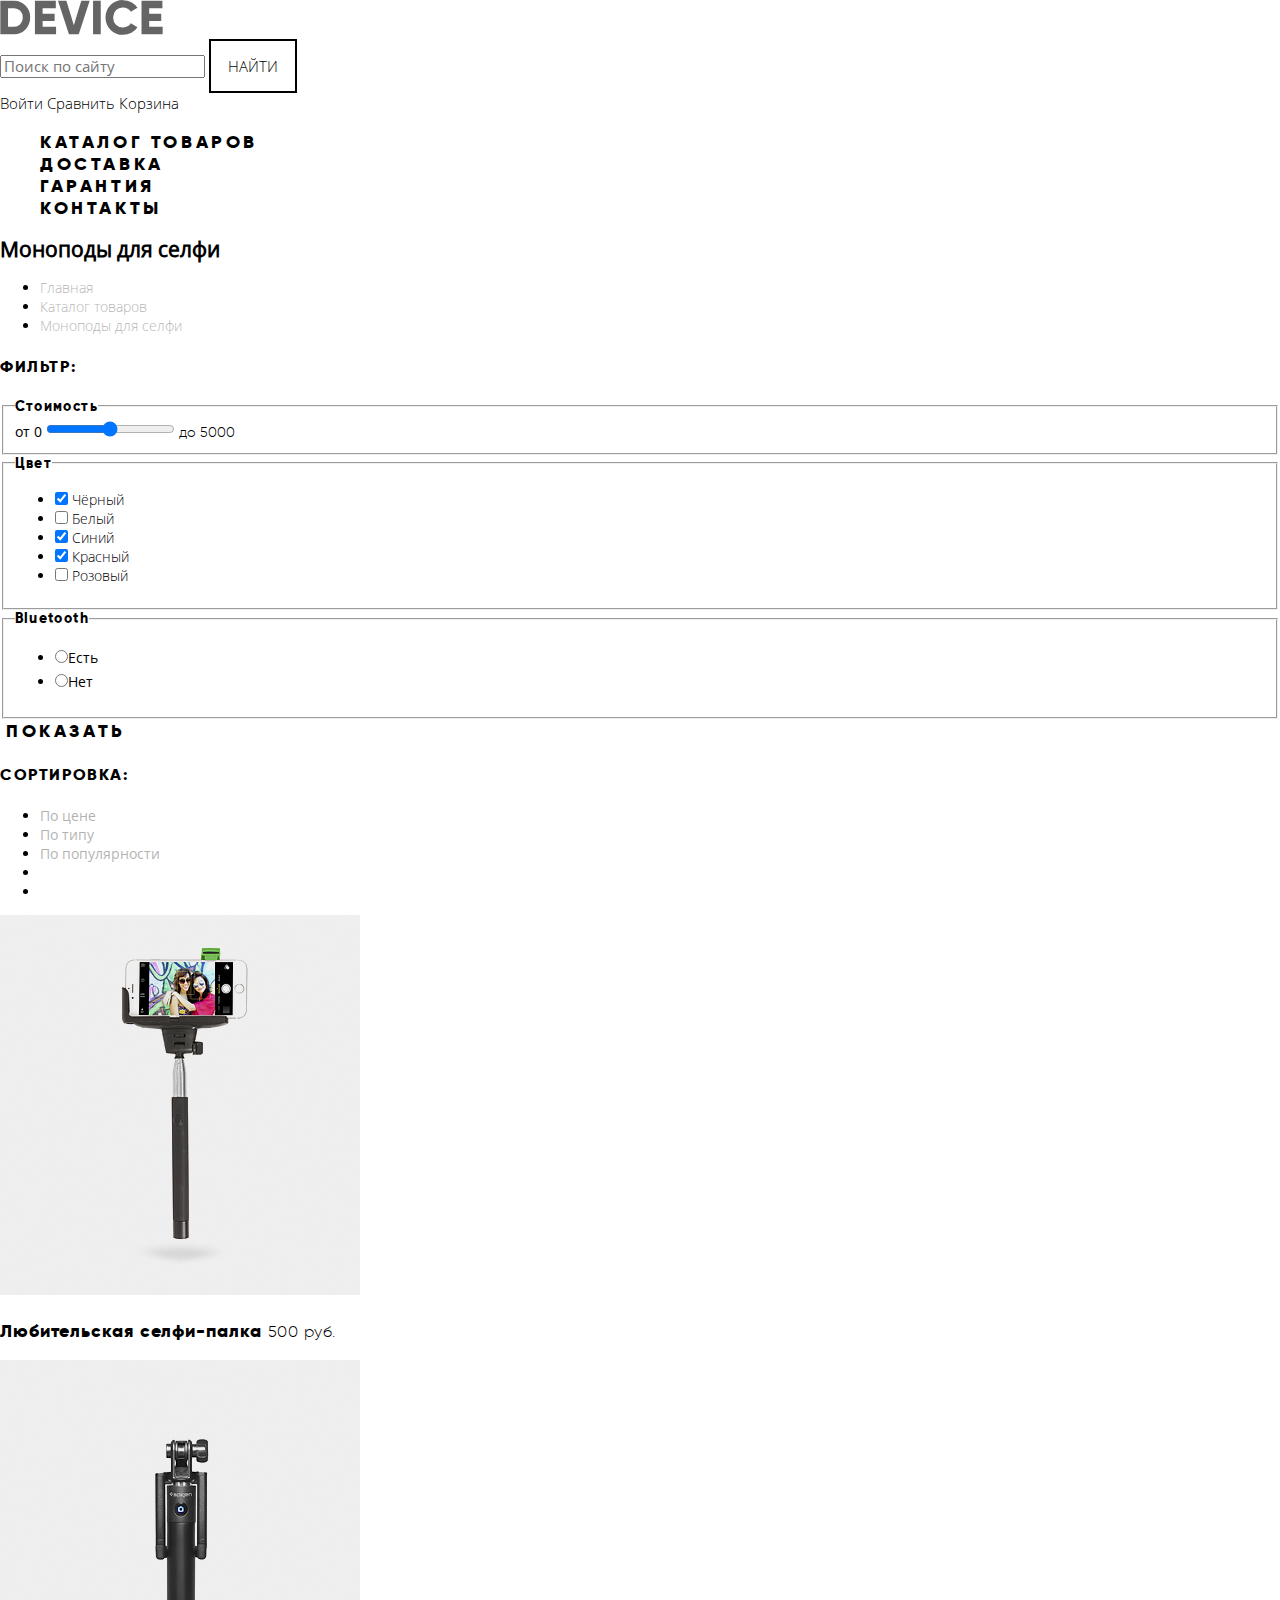
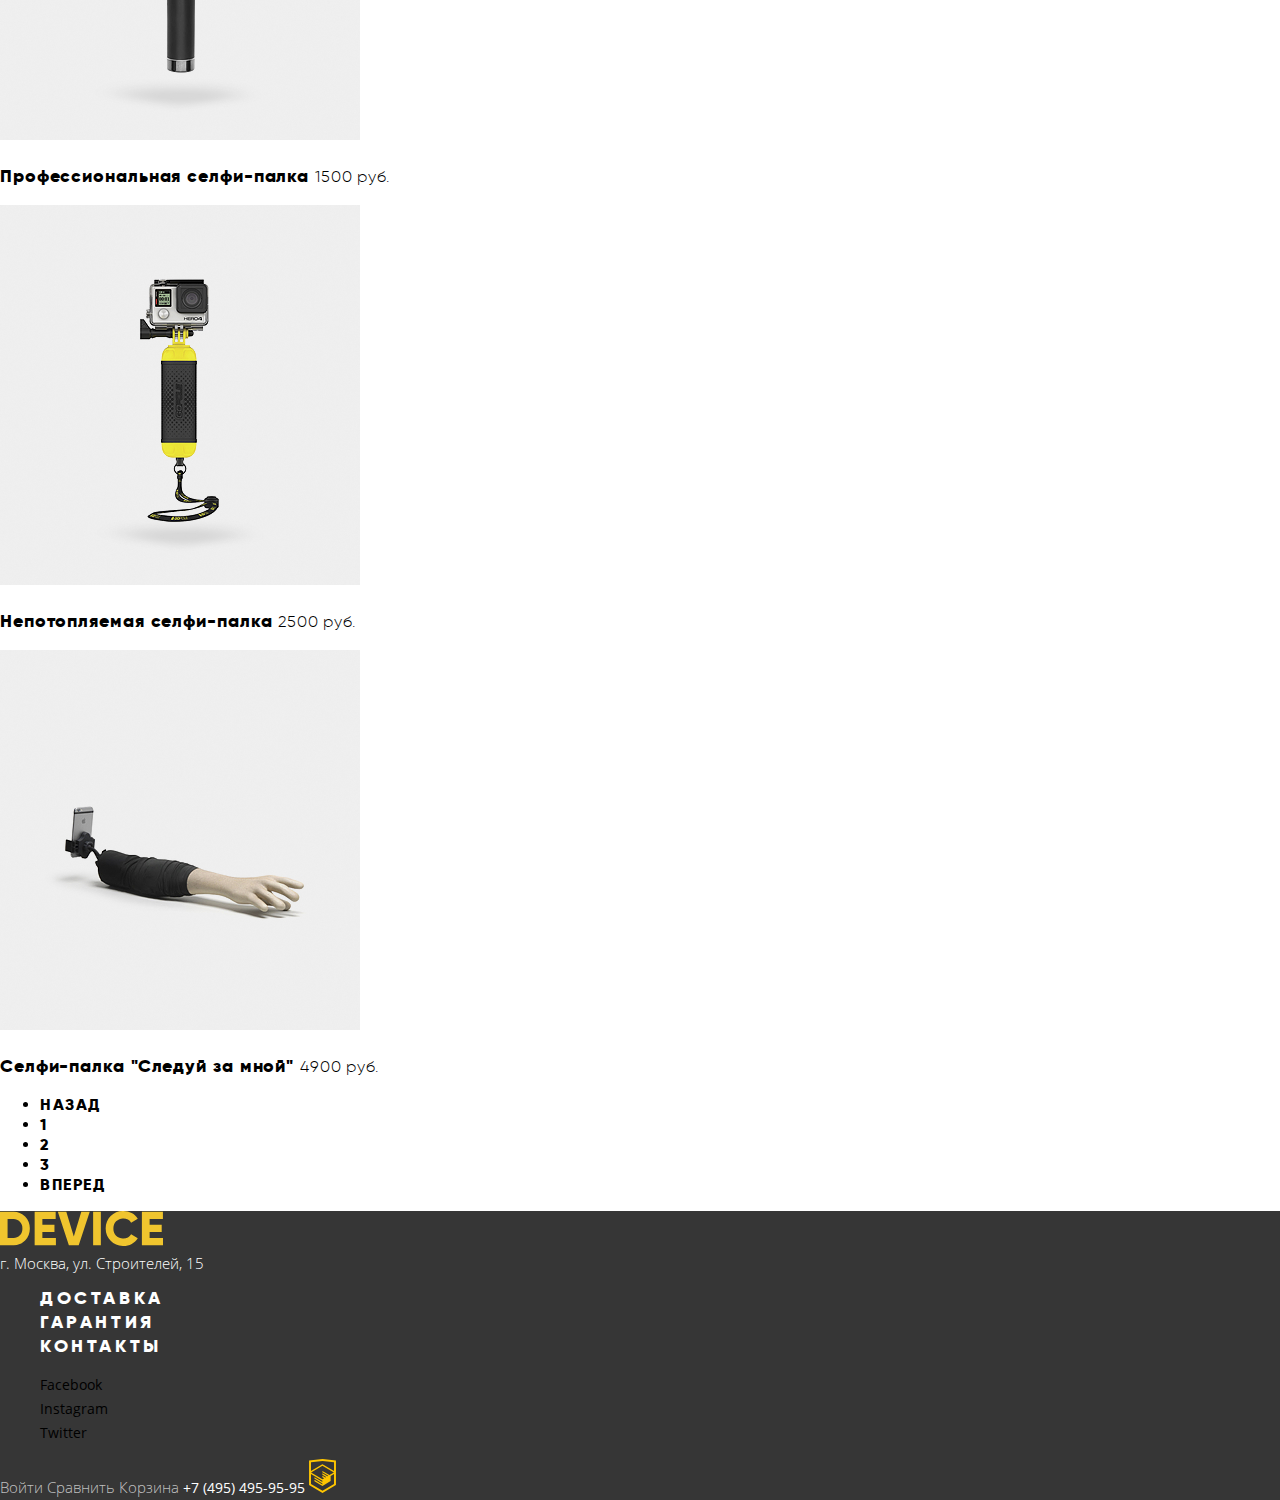
==== commit 37d9a22d: "Правки Базовая стилизация" ====
--- a/catalog.html
+++ b/catalog.html
@@ -8,7 +8,7 @@
     <title>HTML Academy: Девайс</title>
   </head>
   <body>
-	<header class="header">
+		<header class="header">
 		<a class="logo" href="index.html" aria-label="На главную страницу">
 			<img src="img/logo-device.svg" alt="Логотип компании Device" width="163px" height="35px">
 		</a>
@@ -36,7 +36,7 @@
 		</a>
 
 		<nav class="nav-main">
-			<ul>
+			<ul class="list-nav-main">
 				<li>
 					<a class="a-link-hover a-link-focus a-link-active" href="#" aria-label="Каталог товаров">
 						Каталог товаров	
@@ -131,7 +131,7 @@
 
 		<section>
 			<form action="echo.htmlacademy.ru" method="get">
-				<h4>
+				<h4 class="subtitle-section">
 					Фильтр:
 				</h4>
 
@@ -199,7 +199,7 @@
 		</section>
 
 		<section>
-			<h4>
+			<h4 class="subtitle-section">
 				Сортировка:
 			</h4>
 
@@ -331,7 +331,7 @@
 		</div>
 
 		<div>
-			<ul>
+			<ul class="list-nav-footer">
 				<li>
 					<a class="a-link-hover a-link-active a-link-focus" href="#" aria-label="Доставка">
 						<span class="nav-list-footer">Доставка</span>	
@@ -351,7 +351,7 @@
 				</li>
 			</ul>
 
-			<ul>
+			<ul class="list-smm">
 				<li>
 					<a href="#" aria-label="Facebook">
 						Facebook
--- a/css/fonts.css
+++ b/css/fonts.css
@@ -2,44 +2,40 @@
   font-family: 'Open Sans';
   font-style: normal;
   font-weight: 300;
-  src: url('../fonts/open-sans-v17-latin_cyrillic-300.eot'); 
+  src: url('../fonts/open-sans-v17-latin_cyrillic-300.woff2'); 
   src: local('Open Sans Light'), local('OpenSans-Light'),
        url('../fonts/open-sans-v17-latin_cyrillic-300.eot?#iefix') format('embedded-opentype'), 
        url('../fonts/open-sans-v17-latin_cyrillic-300.woff2') format('woff2'), 
        url('../fonts/open-sans-v17-latin_cyrillic-300.woff') format('woff'),
-       url('../fonts/open-sans-v17-latin_cyrillic-300.ttf') format('truetype'), 
-       url('../fonts/open-sans-v17-latin_cyrillic-300.svg#OpenSans') format('svg'); 
 }
 
 @font-face {
   font-family: 'Open Sans';
   font-style: normal;
   font-weight: 400;
-  src: url('../fonts/open-sans-v17-latin_cyrillic-regular.eot'); 
+  src: url('../fonts/open-sans-v17-latin_cyrillic-regular.woff2'); 
   src: local('Open Sans Regular'), local('OpenSans-Regular'),
        url('../fonts/open-sans-v17-latin_cyrillic-regular.eot?#iefix') format('embedded-opentype'), 
        url('../fonts/open-sans-v17-latin_cyrillic-regular.woff2') format('woff2'), 
        url('../fonts/open-sans-v17-latin_cyrillic-regular.woff') format('woff'), 
-       url('../fonts/open-sans-v17-latin_cyrillic-regular.ttf') format('truetype'),
-       url('../fonts/open-sans-v17-latin_cyrillic-regular.svg#OpenSans') format('svg');
 }
 
 @font-face {
     font-family: 'Gilroy';
     font-style: normal;
     font-weight: 300;    
+    src: url('../fonts/Gilroylight.woff2'); 
     src: local('Gilroy Light'), local('Gilroy-Light'),
           url('../fonts/Gilroylight.woff2') format('woff2'), 
           url('../fonts/Gilroylight.woff') format('woff'), 
-          url('../fonts/Gilroylight.ttf') format('truetype');
 }
 
 @font-face {
     font-family: 'Gilroy';
     font-style: normal;
     font-weight: 800;
+    src: url('../fonts/Gilroyextrabold.woff2'); 
     src: local('Gilroy ExtraBold'), local('Gilroy-ExtraBold'), 
           url('../fonts/Gilroyextrabold.woff2') format('woff2'), 
-          url('../fonts/Gilroyextrabold.woff') format('woff'), 
-          url('../fonts/Gilroyextrabold.ttf') format('truetype');   
+          url('../fonts/Gilroyextrabold.woff') format('woff'),  
 }
--- a/css/style.css
+++ b/css/style.css
@@ -18,17 +18,18 @@
   min-width: 1180px;
   margin: 0;
   padding: 0;
-  font-family: 'Gilroy', 'Open Sans';
+  font-family: 'Open Sans', 'Arial', sans-serif;
   font-size: 14px;
   line-height: 24px;
   font-weight: 400;
-
+  
   color: var(--main-black);
   background-color: var(--main-white);
 }
 
 a {
   text-decoration: none;
+  color: var(--main-black);
 }
 a:visited {
   color: var(--main-black);
@@ -38,20 +39,16 @@
   max-width: 100%;
 }
 
-li {
-  list-style-type: none;
-}
-
-h2 {
-  font-family: 'Gilroy';
+h2.title-section {
+  font-family: 'Gilroy', 'Times New Roman', sans-serif;
   font-style: normal;
   font-weight: 800;
   font-size: 47px;
   line-height: 58px;
 }
 
-h4 {
-  font-family: Gilroy;
+h4.subtitle-section {
+  font-family: 'Gilroy', 'Times New Roman', sans-serif;
   font-style: normal;
   font-weight: 800;
   font-size: 16px;
@@ -59,6 +56,17 @@
 
   letter-spacing: 0.1em;
   text-transform: uppercase;
+}
+
+ul.list-nav-main,
+ul.categories,
+ul.list-slider-button,
+ul.list-slider-text,
+ul.list-partner-companies,
+ul.delivery-companies,
+ul.list-nav-footer,
+ul.list-smm {
+  list-style-type: none;
 }
 
 .visually-hidden {
@@ -73,7 +81,7 @@
 }
 
 .header {
-  font-family: 'Open Sans';
+  font-family: 'Open Sans', 'Arial', sans-serif;
   font-style: normal;
   font-weight: 300;
   font-size: 15px;
@@ -94,7 +102,7 @@
 }
 
 .send-search {
-  font-family: 'Open Sans';
+  font-family: 'Open Sans', 'Arial', sans-serif;
   font-style: normal;
   font-weight: 300;
   font-size: 15px;
@@ -124,7 +132,7 @@
 }
 
 .nav-main {
-  font-family: 'Gilroy';
+  font-family: 'Gilroy', 'Times New Roman', sans-serif;
   font-style: normal;
   font-weight: 800;
   font-size: 18px;
@@ -137,7 +145,7 @@
 }
 
 .categories-menu {
-  font-family: 'Open Sans';
+  font-family: 'Open Sans', 'Arial', sans-serif;
   font-style: normal;
   font-weight: 300;
   font-size: 15px;
@@ -154,7 +162,7 @@
 }
 
 .description-banner {
-  font-family: 'Open Sans';
+  font-family: 'Open Sans', 'Arial', sans-serif;
   font-style: normal;
   font-weight: 300;
   font-size: 15px;
@@ -162,7 +170,7 @@
 }
 
 .a-link-second {
-  font-family: 'Gilroy';
+  font-family: 'Gilroy', 'Times New Roman', sans-serif;
   font-style: normal;
   font-weight: 800;
   font-size: 18px;
@@ -173,7 +181,7 @@
 }
 
 .title-attr-banner {
-  font-family: 'Gilroy';
+  font-family: 'Gilroy', 'Times New Roman', sans-serif;
   font-style: normal;
   font-weight: 300;
   font-size: 36px;
@@ -183,7 +191,7 @@
 }
 
 .description-attr-banner {
-  font-family: 'Gilroy';
+  font-family: 'Gilroy', 'Times New Roman', sans-serif;
   font-style: normal;
   font-weight: 300;
   font-size: 13px;
@@ -193,7 +201,7 @@
 }
 
 .categories {
-  font-family: 'Gilroy';
+  font-family: 'Gilroy', 'Times New Roman', sans-serif;
   font-style: normal;
   font-weight: 800;
   font-size: 18px;
@@ -202,7 +210,7 @@
 }
 
 .button-type-slider {
-  font-family: 'Gilroy';
+  font-family: 'Gilroy', 'Times New Roman', sans-serif;
   font-style: normal;
   font-weight: 800;
   font-size: 18px;
@@ -217,7 +225,7 @@
 }
 
 .description-slider {
-  font-family: 'Open Sans';
+  font-family: 'Open Sans', 'Arial', sans-serif;
   font-style: normal;
   font-weight: 300;
   font-size: 15px;
@@ -228,7 +236,7 @@
 
 .description-about-us,
 .description-contacts {
-  font-family: 'Open Sans';
+  font-family: 'Open Sans', 'Arial', sans-serif;
   font-style: normal;
   font-weight: 300;
   font-size: 15px;
@@ -236,7 +244,7 @@
 }
 
 .delivery-companies {
-  font-family: 'Gilroy';
+  font-family: 'Gilroy', 'Times New Roman', sans-serif;
   font-style: normal;
   font-weight: 800;
   font-size: 16px;
@@ -244,7 +252,7 @@
 }
 
 .label-modal-form {
-  font-family: 'Gilroy';
+  font-family: 'Gilroy', 'Times New Roman', sans-serif;
   font-style: normal;
   font-weight: 800;
   font-size: 18px;
@@ -252,7 +260,7 @@
 }
 
 .input-style-form {
-  font-family: 'Gilroy';
+  font-family: 'Gilroy', 'Times New Roman', sans-serif;
   font-style: normal;
   font-weight: normal;
   font-size: 14px;
@@ -266,7 +274,7 @@
 }
 
 .address {
-  font-family: 'Open Sans';
+  font-family: 'Open Sans', 'Arial', sans-serif;
   font-style: normal;
   font-weight: 300;
   font-size: 15px;
@@ -276,7 +284,7 @@
 }
 
 .nav-list-footer {
-  font-family: 'Gilroy';
+  font-family: 'Gilroy', 'Times New Roman', sans-serif;
   font-style: normal;
   font-weight: 800;
   font-size: 18px;
@@ -292,7 +300,7 @@
 }
 
 .footer-text-nav {
-  font-family: Open Sans;
+  font-family: 'Open Sans', 'Arial', sans-serif;
   font-style: normal;
   font-weight: 300;
   font-size: 15px;
@@ -305,7 +313,7 @@
 /*Catalog*/
 
 .bread-crumbs {
-  font-family: Open Sans;
+  font-family: 'Open Sans', 'Arial', sans-serif;
   font-style: normal;
   font-weight: 300;
   font-size: 14px;
@@ -326,7 +334,7 @@
 }
 
 .filter-title {
-  font-family: Gilroy;
+  font-family: 'Gilroy', 'Times New Roman', sans-serif;
   font-style: normal;
   font-weight: 800;
   font-size: 14px;
@@ -336,7 +344,7 @@
 }
 
 .filter-range-text {
-  font-family: Gilroy;
+  font-family: 'Gilroy', 'Times New Roman', sans-serif;
   font-style: normal;
   font-weight: 300;
   font-size: 14px;
@@ -344,16 +352,16 @@
 }
 
 .filter-text {
-  font-family: Open Sans;
+  font-family: 'Open Sans', 'Arial', sans-serif;
   font-style: normal;
   font-weight: 300;
   font-size: 14px;
   line-height: 19px;
-  /* identical to box height */
+
 }
 
 .sorting-catalog {
-  font-family: Open Sans;
+  font-family: 'Open Sans', 'Arial', sans-serif;
   font-style: normal;
   font-weight: normal;
   font-size: 14px;
@@ -372,12 +380,11 @@
 }
 
 .link-add {
-  font-family: Open Sans;
+  font-family: 'Open Sans', 'Arial', sans-serif;
   font-style: normal;
   font-weight: 300;
   font-size: 13px;
   line-height: 18px;
-  /* identical to box height */
 
   letter-spacing: 0.1em;
 
@@ -394,7 +401,7 @@
 }
 
 .name-card {
-  font-family: Gilroy;
+  font-family: 'Gilroy', 'Times New Roman', sans-serif;
   font-style: normal;
   font-weight: 800;
   font-size: 18px;
@@ -407,7 +414,7 @@
 }
 
 .name-card-price {
-  font-family: Gilroy;
+  font-family: 'Gilroy', 'Times New Roman', sans-serif;
   font-style: normal;
   font-weight: 300;
   font-size: 16px;
@@ -416,7 +423,7 @@
 }
 
 .nav-catalog {
-  font-family: Gilroy;
+  font-family: 'Gilroy', 'Times New Roman', sans-serif;
   font-style: normal;
   font-weight: 800;
   font-size: 16px;
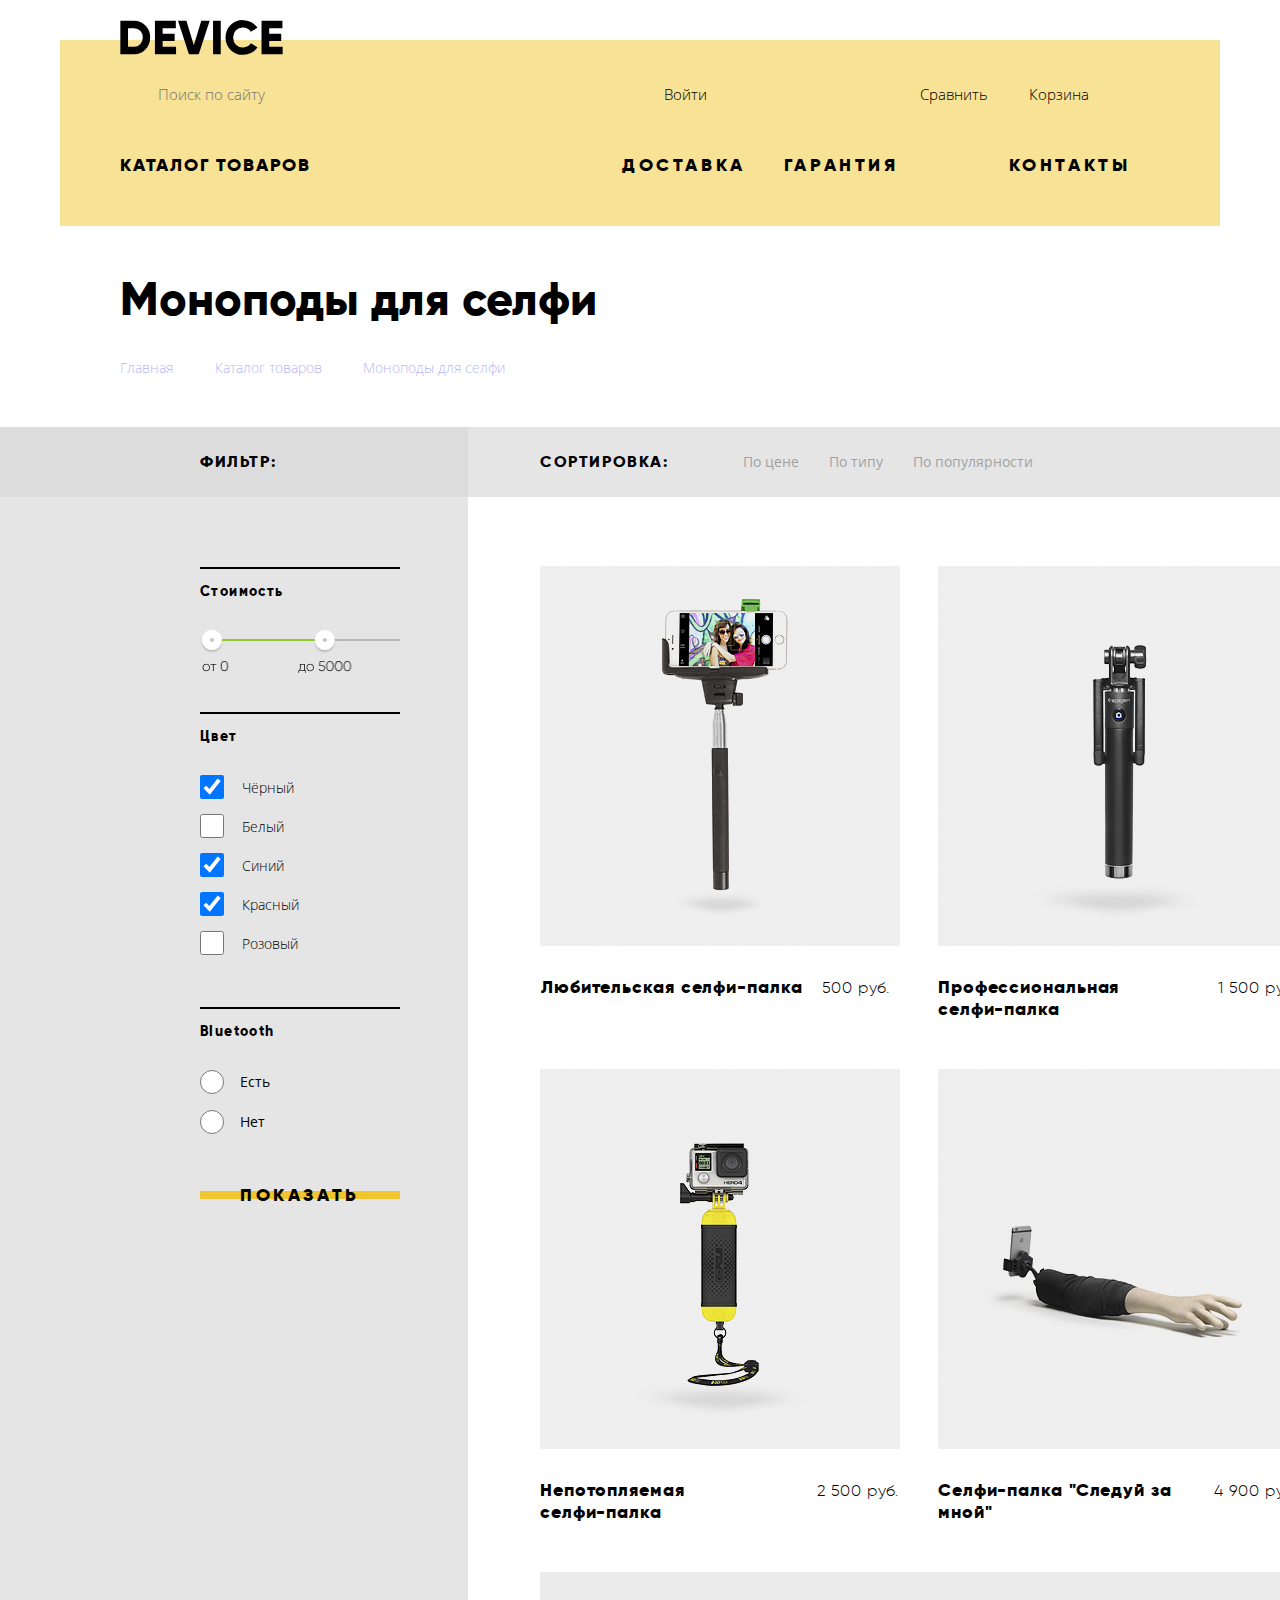
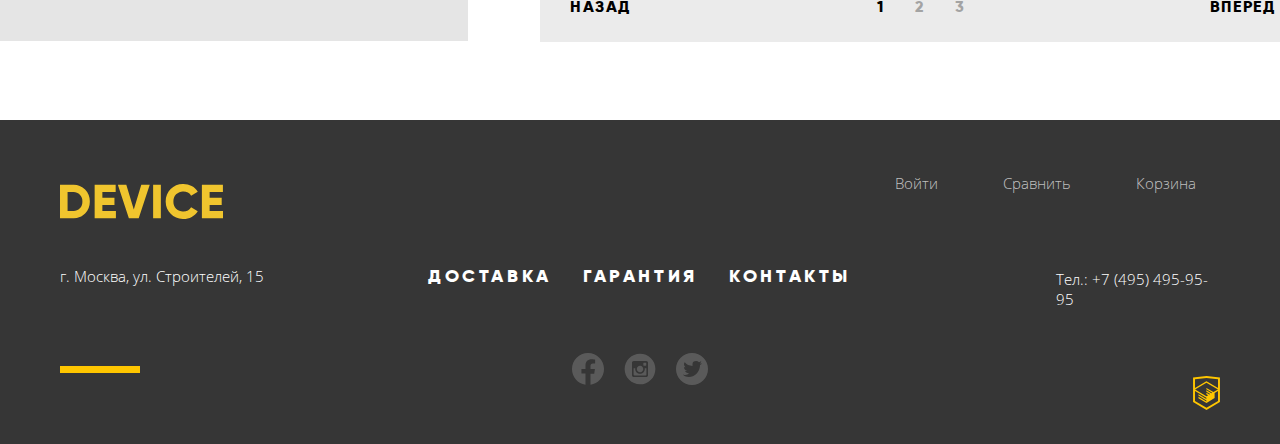
==== commit 1e54ae80: "Начинаем строить сетку" ====
--- a/catalog.html
+++ b/catalog.html
@@ -1,100 +1,112 @@
 <!DOCTYPE html>
-<html lang="ru">
+<html lang="ru"> 
   <head>
-    <meta charset="utf-8">
-    <link rel="stylesheet" href="css/fonts.css">
+  	<link rel="stylesheet" href="css/fonts.css">
   	<link rel="stylesheet" href="css/normalize.css">
   	<link rel="stylesheet" href="css/style.css">
+    <meta charset="utf-8">
     <title>HTML Academy: Девайс</title>
   </head>
+
   <body>
-		<header class="header">
+	<header class="header">	
 		<a class="logo" href="index.html" aria-label="На главную страницу">
 			<img src="img/logo-device.svg" alt="Логотип компании Device" width="163px" height="35px">
 		</a>
-
-		<form action="echo.htmlacademy.ru" method="get" aria-label="Поисковая строка">
-			<input  type="search" placeholder="Поиск по сайту" aria-label="Поле для поиска">
-
-			<button class="send-search" type="submit" aria-label="Поиск">
-				<span class="description-send-search">
-					Найти
-				</span>
-			</button>
-		</form>
-			
-		<a class="a-link-hover a-link-focus a-link-active" href="#" aria-label="Войти в личный кабинет">
-			Войти
-		</a>
-
-		<a class="a-link-hover a-link-focus a-link-active"  href="#" aria-label="Сравнить товары">
-			Сравнить
-		</a>
-
-		<a class="a-link-hover a-link-focus a-link-active" href="#" aria-label="Корзина">
-			Корзина
-		</a>
-
-		<nav class="nav-main">
-			<ul class="list-nav-main">
-				<li>
-					<a class="a-link-hover a-link-focus a-link-active" href="#" aria-label="Каталог товаров">
-						Каталог товаров	
-					</a>
-
-					<ul class="visually-hidden categories-menu">						
-						<li>
-							<a class="a-link-hover a-link-focus a-link-active" href="#" aria-label="Виртуальная реальность">
-								Виртуальная реальность
-							</a>
-						</li>
-						<li>
-							<a class="a-link-hover a-link-focus a-link-active" href="#" aria-label="Фитнес-браслеты">
-								Фитнес-браслеты
-							</a>
-						</li>
-						<li>
-							<a class="a-link-hover a-link-focus a-link-active" href="#" aria-label="Квадрокоптер">
-								Квадрокоптер
-							</a>
-						</li>
-						<li>
-							<a class="a-link-hover a-link-focus a-link-active" href="#" aria-label="Моноподы для селфи">
-								Моноподы для селфи
-							</a>
-						</li>
-						<li>
-							<a class="a-link-hover a-link-focus a-link-active" href="#" aria-label="Умные часы">
-								Умные часы
-							</a>
-						</li>
-						<li>
-							<a class="a-link-hover a-link-focus a-link-active" href="#" aria-label="Экшн камеры">
-								Экшн камеры
-							</a>
-						</li>
-					</ul>		
-				</li>
-
-				<li>
-					<a class="a-link-hover a-link-focus a-link-active" href="#" aria-label="Доставка">
-						Доставка
-					</a>
-				</li>
-
-				<li>
-					<a class="a-link-hover a-link-focus a-link-active" href="#" aria-label="Гарантия">
-						Гарантия
-					</a>
-				</li>
-
-				<li>
-					<a class="a-link-hover a-link-focus a-link-active" href="#" aria-label="Контакты">
-						Контакты
-					</a>
-				</li>
-			</ul>
-		</nav>
+		<div class="header-line">		
+		</div>
+
+		<div class="header-box">
+			<div class="header-column-box">
+				<form class="form-search" action="echo.htmlacademy.ru" method="get" aria-label="Поисковая строка">
+					<input type="search" placeholder="Поиск по сайту" aria-label="Поле для поиска">
+
+					<button class="send-search" type="submit" aria-label="Поиск">
+						<span class="description-send-search">
+							Найти
+						</span>
+					</button>
+				</form>
+				
+				<div class="link-style link-enter">
+					<a class="link-style a-link-hover a-link-focus a-link-active" href="#" aria-label="Войти в личный кабинет">
+						Войти
+					</a>
+				</div>
+
+				<div class="link-compare">
+					<a class="link-style a-link-hover a-link-focus a-link-active"  href="#" aria-label="Сравнить товары">
+						Сравнить
+					</a>
+				</div>
+
+				<div class="link-basket">
+					<a class="link-style a-link-hover a-link-focus a-link-active" href="#" aria-label="Корзина">
+						Корзина
+					</a>
+				</div>
+			</div>
+			<nav class="nav-main">
+				<ul class="list-nav-main">
+					<li class="nav-li">
+						<a class="link-style a-link-hover a-link-focus a-link-active" href="#" aria-label="Каталог товаров">
+							Каталог товаров	
+						</a>
+
+						<ul class="visually-hidden categories-menu">						
+							<li>
+								<a class="link-style a-link-hover a-link-focus a-link-active" href="#" aria-label="Виртуальная реальность">
+									Виртуальная реальность
+								</a>
+							</li>
+							<li>
+								<a class="link-style a-link-hover a-link-focus a-link-active" href="#" aria-label="Фитнес-браслеты">
+									Фитнес-браслеты
+								</a>
+							</li>
+							<li>
+								<a class="link-style a-link-hover a-link-focus a-link-active" href="#" aria-label="Квадрокоптер">
+									Квадрокоптер
+								</a>
+							</li>
+							<li>
+								<a class="link-style a-link-hover a-link-focus a-link-active" href="#" aria-label="Моноподы для селфи">
+									Моноподы для селфи
+								</a>
+							</li>
+							<li>
+								<a class="link-style a-link-hover a-link-focus a-link-active" href="#" aria-label="Умные часы">
+									Умные часы
+								</a>
+							</li>
+							<li>
+								<a class="link-style a-link-hover a-link-focus a-link-active" href="#" aria-label="Экшн камеры">
+									Экшн камеры
+								</a>
+							</li>
+						</ul>		
+					</li>
+
+					<li class="nav-li">
+						<a class="link-style a-link-hover a-link-focus a-link-active" href="#" aria-label="Доставка">
+							Доставка
+						</a>
+					</li>
+
+					<li class="nav-li">
+						<a class="link-style a-link-hover a-link-focus a-link-active" href="#" aria-label="Гарантия">
+							Гарантия
+						</a>
+					</li>
+
+					<li class="nav-li">
+						<a class="link-style a-link-hover a-link-focus a-link-active" href="#" aria-label="Контакты">
+							Контакты
+						</a>
+					</li>
+				</ul>
+			</nav>
+		</div>
 	</header>
 
 
@@ -103,297 +115,361 @@
 			Интернет-магазин Device
 		</h1>
 
-		<section>
-			<h2>
+		<div class="line-yellow-header"></div>
+
+		<section class="bread-wrapper">
+			<h2 class="title-page">
 				Моноподы для селфи
 			</h2>
 
 			<ul class="bread-crumbs">
-				<li>
+				<li class="bread-item">
 					<a class="bread-crumbs-link" href="index.html" aria-label="На главную страницу">
 						Главная
 					</a>
 				</li>
 
-				<li>
+				<li class="bread-item">
 					<a class="bread-crumbs-link" href="#" aria-label="Каталог товаров">
 						Каталог товаров
 					</a>
 				</li>
 
-				<li>
+				<li class="bread-item">
 					<a class="bread-crumbs-link" href="catalog.html" aria-label="Моноподы для селфи">
 						Моноподы для селфи
 					</a>
 				</li>
 			</ul>
 		</section>
-
-		<section>
-			<form action="echo.htmlacademy.ru" method="get">
-				<h4 class="subtitle-section">
-					Фильтр:
-				</h4>
-
-				<fieldset>
-					<legend class="filter-title">
-						Стоимость
-					</legend>
-
-					<label for="price-change">
-						<span class="range-filter-text">от 0</span>
-					<input type="range" min="1" max="5000" step="1" id="price-change" aria-label="Фильтр цены">
-						<span class="filter-range-text">до 5000</span>
-					</label>
-				</fieldset>
+		
+		<div class="wrapper-catalog">
+			<section>
+				<form class="form-box" action="echo.htmlacademy.ru" method="get">
+					<div class="contant-form-box">
+						<div class="subtitle-box">
+							<h4 class="subtitle-section subtitle-form">
+								Фильтр:
+							</h4>
+						</div>
+
+						<div class="contant-wrapper">
+							<div class="line-form line-form1"></div>
+
+							<fieldset class="fieldset-form">
+								<legend class="filter-title filter-legend1">
+									Стоимость
+								</legend>
+								<img class="range-img" width="200" height="44" src="img/range-img.png" alt="">
+							</fieldset>
+							
+							<div class="line-form line-form2"></div>
+
+							<fieldset class="fieldset-form">
+								<legend class="filter-title filter-legend2">
+									Цвет
+								</legend>
+
+								<ul class="filter-text">
+									<li class="list-filter-checkbox">	
+										<input type="checkbox" name="black" id="black" aria-label="Черный" checked>
+										<label for="black">
+											Чёрный
+										</label>
+									</li>
+									<li class="list-filter-checkbox">
+										<input type="checkbox" name="white" id="white" aria-label="Белый">
+										<label for="white">	
+											Белый
+										</label>
+									</li>
+									<li class="list-filter-checkbox">
+										<input type="checkbox" name="blue" id="blue" aria-label="Синий" checked>
+										<label for="blue">
+											Синий
+										</label>
+									</li>
+									<li class="list-filter-checkbox">
+										<input type="checkbox" name="red" id="red" aria-label="Красный" checked>
+										<label for="red">
+											Красный
+										</label>
+									</li>												
+									<li class="list-filter-checkbox">
+										<input type="checkbox" name="pink" id="pink" aria-label="Розовый">
+										<label for="pink">
+											Розовый
+										</label>
+									</li>
+								</ul>
+							</fieldset>
+
+							<div class="line-form line-form3"></div>
+
+							<fieldset class="fieldset-form">
+								<legend class="filter-title filter-legend3">Bluetooth</legend>
+								<ul class="radio-list">
+								<li class="list-filter-radio"><input type="radio" name="bluetooth" value="yes"><label>Есть</label></li>
+								<li class="list-filter-radio"><input type="radio" name="bluetooth" value="no"><label>Нет</label></li>
+								</ul>
+							</fieldset>
+
+							<button class="button-type-slider"  type="submit">Показать</button>
+						</div>
+					</div>
+				</form>
+			</section>
+
+			<div class="catalog-box">
+				<section class="sort-box">
+					<h4 class="subtitle-section sort-title">
+						Сортировка:
+					</h4>
+
+					<ul class="sorting-catalog">
+						<li class="sort-list1"><a class="list-sorting-link" href="#" aria-label="Сортировка по цене">По цене</a></li>
+						<li class="sort-list2"><a class="list-sorting-link" href="#" aria-label="Сортировка по типу товара">По типу</a></li>
+						<li class="sort-list3"><a class="list-sorting-link" href="#" aria-label="Сортировка по популярности">По популярности</a></li>
+						<li class="sort-list4"><a class="list-sorting-link" href="#" aria-label="От меньшего к большему"></a></li>
+						<li class="sort-list5"><a class="list-sorting-link" href="#" aria-label="От большего к меньшему"></a></li>			
+					</ul>
+				</section>
 				
-				<fieldset>
-					<legend class="filter-title">
-						Цвет
-					</legend>
-
-					<ul class="filter-text">
-						<li>
-							<label>
-								<input type="checkbox" name="black" aria-label="Черный" checked>
-								Чёрный
-							</label>
+				<div class="card-box">
+					<div class="catalog-card">						
+						<a class="name-card-link" href="#!" aria-label="Любительская селфи-палка">
+							<div class="card1-box">
+								<img src="img/item1.jpg" alt="Любительская селфи-палка" width="360px" height="380px">
+
+								<div class="price-box">
+									<p class="name-card name-card1">
+										Любительская селфи-палка	
+									</p>
+									<p class="name-card-price1">500 руб.</p>
+								</div>
+							</div>
+						</a>
+						
+						<div class="visually-hidden">
+							<a class="button-type-slider"  href="#" aria-label="Добавить товар в корзину">
+								В корзину
+							</a>
+							<a class="link-add" href="#" aria-label="Добавить товар для сравнения">
+								Добавить к сравнению
+							</a>
+						</div>
+					</div>
+
+					<div class="catalog-card">						
+						<a class="name-card-link" href="#!" aria-label="Профессиональная селфи-палка">
+							<div class="card2-box">
+								<img src="img/item2.jpg" alt="Профессиональная селфи-палка" width="360px" height="380px">
+
+								<div class="price-box">
+									<p class="name-card name-card2">
+										Профессиональная<br>
+										селфи-палка	
+									</p>
+									<p class="name-card-price2">1 500 руб.</p>
+								</div>
+							</div>
+						</a>
+						
+						<div class="visually-hidden">
+							<a class="button-type-slider"  href="#" aria-label="Добавить товар в корзину">
+								В корзину
+							</a>
+							<a class="link-add" href="#" aria-label="Добавить товар для сравнения">
+								Добавить к сравнению
+							</a>
+						</div>
+					</div>
+
+					<div class="catalog-card">						
+						<a class="name-card-link" href="#!" aria-label="Непотопляемая селфи-палка">
+							<div class="card3-box">
+								<img src="img/item3.jpg" alt="Непотопляемая селфи-палка" width="360px" height="380px">
+
+								<div class="price-box">
+									<p class="name-card name-card3">
+										Непотопляемая<br>
+										селфи-палка	
+									</p>
+									<p class="name-card-price3">2 500 руб.</p>
+								</div>
+							</div>
+						</a>
+						
+						<div class="visually-hidden">
+							<a class="button-type-slider"  href="#" aria-label="Добавить товар в корзину">
+								В корзину
+							</a>
+							<a class="link-add" href="#" aria-label="Добавить товар для сравнения">
+								Добавить к сравнению
+							</a>
+						</div>
+					</div>
+
+					<div class="catalog-card">						
+						<a class="name-card-link" href="#!" aria-label="Селфи-палка Следуй за мной">
+							<div class="card4-box">
+								<img src="img/item4.jpg" alt="Селфи-палка Следуй за мной" width="360px" height="380px">
+
+								<div class="price-box">
+									<p class="name-card name-card4">
+										Селфи-палка "Следуй за<br>
+										мной" 
+									</p>
+									<p class="name-card-price4">4 900 руб.</p>
+								</div>
+							</div>
+						</a>			
+
+						<div class="visually-hidden">
+							<a class="button-type-slider"  href="#" aria-label="Добавить товар в корзину">
+								В корзину
+							</a>
+							<a class="link-add" href="#" aria-label="Добавить товар для сравнения">
+								Добавить к сравнению
+							</a>
+						</div>
+					</div>	
+				</div>
+
+				<div class="page-box">
+					<ul class="nav-catalog">
+						<li class="nav-catalog-list nav-page-back">
+							<a class="link-page link-page-back" href="#" aria-label="На предыдущую страницу каталога">
+								<p class="text-link-page">
+								 	Назад
+								</p> 
+							</a>
 						</li>
-						<li>
-							<label>
-								<input type="checkbox" name="white" aria-label="Белый">
-								Белый
-							</label>
+
+						<li class="nav-catalog-list nav-page1">
+							<a class="link-page" href="#" aria-label="На первую страницу каталога">
+								<p class="text-link-page">
+								 	1
+								 </p> 
+							</a>
 						</li>
-						<li>
-							<label>
-								<input type="checkbox" name="blue" aria-label="Синий" checked>
-								Синий
-							</label>
+
+						<li class="nav-catalog-list nav-page2">
+							<a class="link-page" href="#" aria-label="На вторую страницу каталога">
+								<p class="text-link-page">
+								 	2
+								 </p> 
+							</a>
 						</li>
-						<li>
-							<label>
-								<input type="checkbox" name="red" aria-label="Красный" checked>
-								Красный
-							</label>
-						</li>												
-						<li>
-							<label>
-								<input type="checkbox" name="pink" aria-label="Розовый">
-								Розовый
-							</label>
+
+						<li class="nav-catalog-list nav-page3">
+							<a class="link-page" href="#" aria-label="На третью страницу каталога">
+								<p class="text-link-page">
+								 	3
+								 </p> 
+							</a>
+						</li>
+
+						<li class="nav-catalog-list nav-page-next">
+							<a class="link-page link-page-next" href="#" aria-label="На следующую страницу каталога">
+								<p class="text-link-page">
+								 	Вперед
+								 </p> 
+							</a>
 						</li>
 					</ul>
-				</fieldset>
-
-				<fieldset>
-					<legend class="filter-title">Bluetooth</legend>
-					<ul>
-					<li><input type="radio" name="bluetooth" value="yes"><label>Есть</label></li>
-					<li><input type="radio" name="bluetooth" value="no"><label>Нет</label></li>
-					</ul>
-				</fieldset>
-
-				<button class="button-type-slider"  type="submit">Показать</button>
-			</form>
-		</section>
-
-		<section>
-			<h4 class="subtitle-section">
-				Сортировка:
-			</h4>
-
-			<ul class="sorting-catalog">
-				<li><a class="list-sorting-link" href="#" aria-label="Сортировка по цене">По цене</a></li>
-				<li><a class="list-sorting-link" href="#" aria-label="Сортировка по типу товара">По типу</a></li>
-				<li><a class="list-sorting-link" href="#" aria-label="Сортировка по популярности">По популярности</a></li>
-				<li><a class="list-sorting-link" href="#" aria-label="От меньшего к большему"></a></li>
-				<li><a class="list-sorting-link" href="#" aria-label="От большего к меньшему"></a></li>			
-			</ul>
-		</section>
-
-		<div>
-			<img src="img/item1.jpg" alt="Любительская селфи-палка" width="360px" height="380px">
-			<p class="name-card">
-				<a class="name-card-link" href="#!">
-					Любительская селфи-палка <span class="name-card-price">500 руб.</span>
+				</div>
+			</div>
+		</div>
+	</main>
+
+		<footer class="footer">
+		<div class="footer-box">
+			<div class="first-column-footer">
+				<a class="logo-footer" href="index.html" aria-label="На главную страницу">
+					<img src="img/logo-footer-yellow.svg" alt="Логотип компании Device" width="163px" height="35px">
 				</a>
-			</p>
-
-			<div class="visually-hidden">
-				<a class="button-type-slider"  href="#" aria-label="Добавить товар в корзину">
-					В корзину
+
+				<address class="address">
+					г. Москва, ул. Строителей, 15
+				</address>
+
+				<div class="line-footer"></div>
+			</div>
+
+			<div class="second-column-footer">
+				<ul class="list-nav-footer">
+					<li class="list-nav-item">
+						<a class="link-style-white footer-link a-link-hover a-link-active a-link-focus" href="#" aria-label="Доставка">
+							Доставка
+						</a>
+					</li>
+
+					<li class="list-nav-item">
+						<a class="link-style-white a-link-hover a-link-active a-link-focus" href="#" aria-label="Гарантия">
+							Гарантия
+						</a>
+					</li>
+
+					<li class="list-nav-item">
+						<a class="link-style-white a-link-hover a-link-active a-link-focus" href="#" aria-label="Контакты">
+							Контакты
+						</a>
+					</li>
+				</ul>
+
+				<ul class="list-smm">
+					<li class="smm-item">
+						<a href="#" aria-label="Наш Facebook">
+							<img src="img/facebook.svg" width="32" height="32" alt="Логотип Facebook">
+						</a>
+					</li>
+
+					<li class="smm-item">
+						<a class="nav-footer" href="#" aria-label="Наш Instagram">
+							<img src="img/instagram.svg" width="32" height="32" alt="Логотип Instagram">
+						</a>
+					</li>
+
+					<li class="smm-item">
+						<a href="#" aria-label="Наш Twitter">
+							<img src="img/twitter.svg" width="32" height="32" alt="Логотип Twitter">
+						</a>
+					</li>
+				</ul>
+			</div>
+
+			<div class="third-column-footer">
+				<div class="footer-menu-box">
+					<div class="footer-item1">
+						<a class="link-style a-link-hover a-link-active a-link-focus" href="#" aria-label="Войти в личный кабинет">
+							<span class="footer-text-nav">Войти</span>
+						</a>
+					</div>
+
+					<div class="footer-item2">
+						<a class="link-style a-link-hover a-link-active a-link-focus" href="#" aria-label="Сравнить товары">
+							<span class="footer-text-nav">Сравнить</span>
+						</a>	
+					</div>
+
+					<div class="footer-item3">
+						<a class="link-style a-link-hover a-link-active a-link-focus" href="#" aria-label="Корзина">
+							<span class="footer-text-nav">Корзина</span>
+						</a>
+					</div>
+				</div>
+
+				<a class="phone-footer-box link-style a-phone a-link-hover a-link-active a-link-focus" href="tel:+74954959595" aria-label="Позвонить нам">
+					Тел.: +7 (495) 495-95-95
 				</a>
-				<a class="link-add" href="#" aria-label="Добавить товар для сравнения">
-					Добавить к сравнению
+
+				<a class="academy-footer-box a-link-hover a-link-active a-link-focus" href="https://htmlacademy.ru/intensive/htmlcss" aria-label="Курсы от Html Academy">
+					<img src="img/logo-html.svg" alt="Логотип Html Academy" width="27px" height="34px">
 				</a>
 			</div>
 		</div>
-
-		<div>
-			<img src="img/item2.jpg" alt="Профессиональная селфи-палка" width="360px" height="380px">
-			<p class="name-card">
-				<a class="name-card-link" href="#!">
-					Профессиональная селфи-палка <span class="name-card-price">1500 руб.</span>
-				</a>
-			</p>
-
-			<div class="visually-hidden">
-				<a class="button-type-slider"  href="#" aria-label="Добавить товар в корзину">
-					В корзину
-				</a>
-				<a class="link-add" href="#" aria-label="Добавить товар для сравнения">
-					Добавить к сравнению
-				</a>
-			</div>
-		</div>
-
-		<div>
-			<img src="img/item3.jpg" alt="Непотопляемая селфи-палка" width="360px" height="380px">
-			<p class="name-card">
-				<a class="name-card-link" href="#!">
-					Непотопляемая селфи-палка <span class="name-card-price">2500 руб.</span>
-				</a>
-			</p>
-
-			<div class="visually-hidden">
-				<a class="button-type-slider"  href="#" aria-label="Добавить товар в корзину">
-					В корзину
-				</a>
-				<a class="link-add" href="#" aria-label="Добавить товар для сравнения">
-					Добавить к сравнению
-				</a>
-			</div>
-		</div>	
-
-		<div>
-			<img src="img/item4.jpg" alt="Селфи-палка Следуй за мной" width="360px" height="380px">
-			<p class="name-card">
-				<a class="name-card-link" href="#!">
-					Селфи-палка "Следуй за мной" <span class="name-card-price">4900 руб.</span>
-				</a>
-			</p>
-
-			<div class="visually-hidden">
-				<a class="button-type-slider"  href="#" aria-label="Добавить товар в корзину">
-					В корзину
-				</a>
-				<a class="link-add" href="#" aria-label="Добавить товар для сравнения">
-					Добавить к сравнению
-				</a>
-			</div>
-		</div>
-
-		<div>
-			<ul class="nav-catalog">
-				<li>
-					<a href="#" aria-label="На предыдущую страницу каталога">
-						 Назад
-					</a>
-				</li>
-
-				<li>
-					<a href="#" aria-label="На первую страницу каталога">
-						 1
-					</a>
-				</li>
-
-				<li>
-					<a href="#" aria-label="На вторую страницу каталога">
-						 2
-					</a>
-				</li>
-
-				<li>
-					<a href="#" aria-label="На третью страницу каталога">
-						 3
-					</a>
-				</li>
-
-				<li>
-					<a href="#" aria-label="На следующую страницу каталога">
-						 Вперед
-					</a>
-				</li>
-			</ul>
-		</div>
-	</main>
-
-	<footer class="footer">
-		<div>
-			<a class="logo" href="index.html" aria-label="На главную страницу">
-				<img src="img/logo-footer-yellow.svg" alt="Логотип компании Device" width="163px" height="35px">
-			</a>
-
-			<address class="address">
-				г. Москва, ул. Строителей, 15
-			</address>
-		</div>
-
-		<div>
-			<ul class="list-nav-footer">
-				<li>
-					<a class="a-link-hover a-link-active a-link-focus" href="#" aria-label="Доставка">
-						<span class="nav-list-footer">Доставка</span>	
-					</a>
-				</li>
-
-				<li>
-					<a class="a-link-hover a-link-active a-link-focus" href="#" aria-label="Гарантия">
-						<span class="nav-list-footer">Гарантия</span>
-					</a>
-				</li>
-
-				<li>
-					<a class="a-link-hover a-link-active a-link-focus" href="#" aria-label="Контакты">
-						<span class="nav-list-footer">Контакты</span>
-					</a>
-				</li>
-			</ul>
-
-			<ul class="list-smm">
-				<li>
-					<a href="#" aria-label="Facebook">
-						Facebook
-					</a>
-				</li>
-
-				<li>
-					<a class="nav-footer" href="#" aria-label="Instagram">
-						Instagram
-					</a>
-				</li>
-
-				<li>
-					<a href="#" aria-label="Twitter">
-						Twitter
-					</a>
-				</li>
-			</ul>
-		</div>
-
-		<div>
-			<a class="a-link-hover a-link-active a-link-focus" href="#" aria-label="Войти в личный кабинет">
-				<span class="footer-text-nav">Войти</span>
-			</a>
-
-			<a class="a-link-hover a-link-active a-link-focus" href="#" aria-label="Сравнить товары">
-				<span class="footer-text-nav">Сравнить</span>
-			</a>	
-
-			<a class="a-link-hover a-link-active a-link-focus" href="#" aria-label="Корзина">
-				<span class="footer-text-nav">Корзина</span>
-			</a>
-
-			<a class="a-phone a-link-hover a-link-active a-link-focus" href="tel:+74954959595" aria-label="Позвонить нам">
-				+7 (495) 495-95-95
-			</a>
-
-			<a class="a-link-hover a-link-active a-link-focus" href="https://htmlacademy.ru/intensive/htmlcss" aria-label="Курсы от Html Academy">
-				<img src="img/logo-html.svg" alt="Логотип Html Academy" width="27px" height="34px">
-			</a>
-		</div>
-	</footer>
+	</footer>	
   </body>
 </html>
 
--- a/css/style.css
+++ b/css/style.css
@@ -1,4 +1,4 @@
-
+/*CUSTOM RULES*/
 :root {
     --main-black: #000000;
     --main-extra-dark: #363636;
@@ -14,6 +14,7 @@
     --status-pink: #f6dada;
 }
 
+/*WORLD STYLES*/
 body {
   min-width: 1180px;
   margin: 0;
@@ -27,11 +28,11 @@
   background-color: var(--main-white);
 }
 
-a {
+.link-style {
   text-decoration: none;
   color: var(--main-black);
 }
-a:visited {
+.link-style:visited {
   color: var(--main-black);
 }
 
@@ -40,7 +41,7 @@
 }
 
 h2.title-section {
-  font-family: 'Gilroy', 'Times New Roman', sans-serif;
+  font-family: Gilroy;
   font-style: normal;
   font-weight: 800;
   font-size: 47px;
@@ -48,7 +49,7 @@
 }
 
 h4.subtitle-section {
-  font-family: 'Gilroy', 'Times New Roman', sans-serif;
+  font-family: Gilroy;
   font-style: normal;
   font-weight: 800;
   font-size: 16px;
@@ -77,10 +78,21 @@
   padding: 0;
   overflow: hidden;
   border: 0;
-  clip: rect(0 0 0 0)
-}
-
+  clip: rect(0 0 0 0);
+}
+
+
+/*INDEX PAGE*/
 .header {
+  width: 1160px;
+  height: 174px;
+  
+  margin: 0 auto;
+  padding-top: 20px;
+
+  display: flex;
+  flex-direction: column;
+
   font-family: 'Open Sans', 'Arial', sans-serif;
   font-style: normal;
   font-weight: 300;
@@ -91,6 +103,37 @@
   
   background-color: var(--main-white);
   background-image: var(--second-yellow-light);
+}
+
+.header-line {
+  width: 1160px;
+  height: 20px;  
+
+}
+
+.header-box {
+  width: 1160px;
+  height: 154px;
+
+  margin: 0 auto;
+
+  background-color: var(--second-yellow-light);
+
+  display: flex;
+  flex-direction: column;
+}
+
+.logo {
+  margin: 0;
+  padding: 0;
+
+  position: absolute;
+  padding-left: 60px;
+
+}
+.logo img {
+  margin: 0;
+  padding: 0;
 }
 
 .logo:hover, 
@@ -101,7 +144,59 @@
   opacity: 0.3;
 }
 
+.header-column-box {
+  width: 1040px;
+  height: 50px;
+
+  margin: 0 auto;
+  padding-top: 30px;
+
+  display: flex;
+  flex-direction: row;
+}
+
+.form-search {
+  margin: 0;
+  padding: 0;
+  border: none;
+
+  display: flex;
+
+  margin-right: 100px;
+}
+.form-search input[type="search"] {
+  width: 356px;
+  height: 50px;
+
+  margin: 0;
+  padding: 0;
+  padding-left: 38px;
+  padding-top: 14px;
+  padding-bottom: 16px;
+
+  font-weight: 300;
+  font-size: 15px;
+  line-height: 20px;
+
+  color: rgba(0, 0, 0, 0.3);
+  background-color: transparent;
+
+  box-sizing: border-box;
+
+  border: none;
+}
+
+.form-search input[type="search"]:focus {
+    border: none;
+    outline: none;
+    border-bottom: 2px solid var(--main-black);
+}
+.form-search input[type="search"]:focus ~.send-search {
+    opacity: 1;
+}
+ 
 .send-search {
+  opacity: 0;
   font-family: 'Open Sans', 'Arial', sans-serif;
   font-style: normal;
   font-weight: 300;
@@ -144,6 +239,9 @@
   color: var(--main-black);
 }
 
+.nav-main .list-nav-main li:first-child {
+  letter-spacing: 0.1em;
+}
 .categories-menu {
   font-family: 'Open Sans', 'Arial', sans-serif;
   font-style: normal;
@@ -153,6 +251,66 @@
   text-transform: none;
 }
 
+.link-enter {
+  padding: 0;
+  margin: 0;
+
+  padding-top: 14px;
+
+  margin-right: 213px;
+}
+
+.link-compare {
+  padding: 0;
+  margin: 0;
+
+  padding-top: 14px;
+
+  margin-right: 41px;
+}
+
+.link-basket {
+  padding: 0;
+  margin: 0;
+
+  padding-top: 14px;
+}
+
+.nav-main {
+  width: 1040px;
+  height: 22px;
+
+  padding: 0;
+  margin: 0 auto;
+
+  margin-top: 34px;
+}
+
+.list-nav-main {
+  width: 1040px;
+  height: 22px;
+
+  padding: 0;
+  margin: 0;
+
+  display: flex;
+  flex-direction: row;
+}
+
+.list-nav-main li:first-child {
+  margin-right: 311px;
+}
+.list-nav-main li:nth-child(2) {
+  margin-right: 38px;
+}
+.list-nav-main li:nth-child(3) {
+  margin-right: 110px;
+}
+.nav-li {
+  margin: 0;
+  padding: 0;
+}
+
 .a-link-hover:hover {
   opacity: 0.6;
 }
@@ -169,7 +327,7 @@
   line-height: 20px;
 }
 
-.a-link-second {
+.link-more {
   font-family: 'Gilroy', 'Times New Roman', sans-serif;
   font-style: normal;
   font-weight: 800;
@@ -178,7 +336,81 @@
 
   letter-spacing: 0.2em;
   text-transform: uppercase;
-}
+  box-sizing: border-box;
+
+  width: 260px;
+  height: 40px;
+
+  padding-left: 60px;
+  padding-top: 9px;
+}
+.a-link-second {
+  font-family: 'Gilroy', 'Times New Roman', sans-serif;
+  font-style: normal;
+  font-weight: 800;
+  font-size: 18px;
+  line-height: 22px;
+
+  letter-spacing: 0.2em;
+  text-transform: uppercase;
+  box-sizing: border-box;
+  padding-top: 9px;
+  padding-left: 21px;
+
+  width: 260px;
+  height: 40px;
+}
+
+.bg-button-second {
+    margin: 0;
+    width: 260px;
+    height: 40px;
+    display: flex;
+    justify-content: center;
+    align-items: center;
+    background-image: url(../img/bg-button-about.png);
+}
+.bg-button-second:hover {
+    background-image: url(../img/bg-button-about-hover.png);
+}
+.bg-button-second:active .a-link-second {
+    color: #A88A20;
+}
+
+.bg-button-second {
+  margin: 0;
+  padding: 0;
+  
+  width: 260px;
+  height: 40px;
+}
+
+.about-text-button {
+  margin: 0;
+  padding: 0;
+}
+
+.a-link-map {
+  font-family: 'Gilroy', 'Times New Roman', sans-serif;
+  font-style: normal;
+  font-weight: 800;
+  font-size: 18px;
+  line-height: 22px;
+
+  letter-spacing: 0.2em;
+  text-transform: uppercase;
+
+  padding-top: 9px;
+  padding-left: 40px;
+
+  width: 260px;
+  height: 40px;
+}
+
+.map-click {
+  margin-bottom: 73px;
+}
+
 
 .title-attr-banner {
   font-family: 'Gilroy', 'Times New Roman', sans-serif;
@@ -188,6 +420,8 @@
   line-height: 42px;
 
   letter-spacing: 0.1em;
+
+  list-style: none;
 }
 
 .description-attr-banner {
@@ -198,237 +432,1390 @@
   line-height: 15px;
 
   letter-spacing: 0.1em;
+
+  list-style: none;
 }
 
 .categories {
+  width: 1160px;
+  margin: 0;
+  margin-left: 140px;
+  padding-top: 20px;
+
+  display: flex;
+  justify-content: space-between;
+
+  list-style: none;
+
   font-family: 'Gilroy', 'Times New Roman', sans-serif;
+  font-style: normal;
+  font-weight: 800;
+  font-size: 18px;
+  line-height: 22px;
+
+  letter-spacing: 0.05em;
+}
+
+.fitnes-categories {
+  letter-spacing: 0;
+}
+
+.categories-item {
+  display: flex;
+  flex-direction: column;
+
+  padding: 0;
+  margin: 0;
+}
+
+.categories-item  img,
+.categories-item  a,
+.categories-item  p {
+  padding: 0;
+  margin: 0;
+}
+
+.image-box-categories {
+    width: 160px;
+    height: 160px;
+    margin-bottom: 38px;
+
+    box-sizing: border-box;
+
+    background-color: #F7E296;
+}
+
+.image-box-categories1 {
+      padding-top: 52px;
+      padding-left: 31px;
+}
+.image-box-categories2 {
+      padding-top: 26px;
+      padding-left: 37px;
+}
+.image-box-categories3 {
+      padding-top: 36px;
+      padding-left: 44px;
+}
+.image-box-categories4 {
+      padding-top: 48px;
+      padding-left: 27px;
+}
+.image-box-categories5 {
+      padding-top: 31px;
+      padding-left: 52px;
+}
+.image-box-categories6 {
+      padding-top: 46px;
+      padding-left: 14px;
+}
+
+.link-categories:hover .image-box-categories {
+    background-color: #F0C52E;
+}
+.link-categories:active .categories-img,
+.link-categories:active .title-categories {
+    opacity: 0.3;
+}
+
+.advantages-bg {
+  margin: 0;
+  margin-top: 84px;
+  padding: 0;
+
+  width: auto;
+  height: 388px;
+
+  background-image: url(../img/bg-advantages.png);
+}
+
+.advantages-box {
+  width: 1160px;
+  height: 388px;
+  margin: 0 auto;
+
+  display: flex;
+}
+
+.list-slider-button {
+  display: flex;
+  flex-direction: column;
+
+  margin: 0;
+  padding: 0;
+  padding-top: 80px;
+  margin-right: 123px;
+}
+
+.list-slider-button li {
+  margin: 0;
+  padding: 0;
+  
+  width: 277px;
+  height: 40px;
+
+  box-sizing: border-box;
+
+  margin-bottom: 21px;
+
+  background-image: url(../img/bg-button-advantages.svg);
+}
+
+.list-slider-button li:first-child {
+  padding-top: 8px;
+  padding-left: 12px;
+}
+.list-slider-button li:nth-child(2) {
+  padding-top: 8px;
+  padding-left: 17px;
+}
+.list-slider-button li:last-child {
+  padding-top: 8px;
+  padding-left: 30px;
+
+  margin-bottom: 0;
+}
+
+.list-slider-button li:hover {
+  background-image: url(../img/bg-button-advantages-hover.svg);
+}
+
+
+
+.list-slider-button button {
+  margin: 0;
+  outline: none;
+}
+
+
+.line-advantages {
+  width: 7px;
+  height: 320px;
+
+  background-color: var(--main-black);
+
+  position: absolute;
+
+ 
+  margin-left: 276px;
+}
+
+.button-type-slider {
+  font-family: 'Gilroy', 'Times New Roman', sans-serif;
+  font-style: normal;
+  font-weight: 800;
+  font-size: 18px;
+  line-height: 22px;
+
+  letter-spacing: 0.2em;
+  text-transform: uppercase;
+
+  border: 0;
+  background-color: transparent;
+  background-image: url(../img/button-filter.png);
+  cursor:  pointer;
+  outline: none;
+  
+  margin: 0;
+  padding: 0;
+  margin-top: 41px;
+
+  width: 200px;
+  height: 40px;
+}
+.button-type-slider:hover {
+  background-image: url(../img/button-filter-hover.png);
+}
+
+.list-slider-text {
+  margin: 0;
+  padding: 0;
+  padding-top: 71px;
+}
+.list-slider-text li {
+  margin: 0;
+  padding: 0;
+}
+
+.title-section {
+  letter-spacing: 0.2em;
+}
+.title-banner {
+  letter-spacing: 0;
+}
+
+.description-slider {
+  margin: 0;
+  padding: 0;
+}
+
+.description-slider {
+  font-family: 'Open Sans', 'Arial', sans-serif;
+  font-style: normal;
+  font-weight: 300;
+  font-size: 15px;
+  line-height: 28px;
+
+  letter-spacing: 0.1em;
+
+  margin-top: 40px;
+}
+
+.icon-delivery {
+  width: 136px;
+  height: 164px;
+
+  background-image: url(../img/delivery-icon.svg);
+
+  position: absolute;
+
+  margin-top: 71px;
+  margin-left: 1022px;
+}
+
+
+.list-partner-companies {
+  margin: 0;
+  margin-top: 90px;
+  margin-left: 140px;
+
+  width: 1160px;
+  height: 100px;
+
+  display: flex;
+  justify-content: space-between;
+}
+.list-partner-companies li {
+  margin: 0;
+  padding: 0;
+}
+.list-partner-companies li a,
+.list-partner-companies li a img {
+  margin: 0;
+  padding: 0;
+}
+
+.img-partner-box {
+  width: 260px;
+  height: 100px;
+
+  margin: 0;
+  padding: 0;
+}
+
+.img-partner1 {
+  background-image: url(../img/dji-logo.svg);
+}
+.img-partner1:hover {
+  background-image: url(../img/dji-logo-hover.svg);
+}
+
+.img-partner2 {
+  background-image: url(../img/spgadjects-logo.svg);
+}
+.img-partner2:hover {
+  background-image: url(../img/spgadjects-logo-hover.svg);
+}
+
+.img-partner3 {
+  background-image: url(../img/gopro-logo.svg);
+}
+.img-partner3:hover {
+  background-image: url(../img/gopro-logo-hover.svg);
+}
+
+.img-partner4 {
+  background-image: url(../img/vive-logo.svg);
+}
+.img-partner4:hover {
+  background-image: url(../img/vive-logo-hover.svg);
+}
+
+.img-partner1:active,
+.img-partner2:active,
+.img-partner3:active,
+.img-partner4:active {
+  opacity: 0.5;
+}
+
+.contacts-about-box {
+  width: 1160px;
+  
+  margin: 0 auto;
+  margin-top: 90px;
+  margin-bottom: 77px;
+
+  display: flex;
+}
+.line-section {
+  width: 80px;
+  height: 7px;
+  margin-bottom: 50px;
+  background-image: url(../img/line-section.svg);
+}
+
+.about-box {
+  width: 473px;
+
+  display: flex;
+  flex-direction: column;
+}  
+
+.about-box h2 {
+  margin: 0;
+  padding: 0;
+  margin-bottom: 50px;
+}
+.about-box p,
+.about-box ul,
+.about-box ul li,
+.contacts-box p {
+  margin: 0;
+  padding: 0;
+}
+
+.about-box p:nth-child(3) {
+  margin-bottom: 40px;
+}
+.about-box p:nth-child(4) {
+  margin-bottom: 60px;
+}
+
+ul.delivery-companies {
+  display: flex;
+  flex-direction: column;
+  margin-bottom: 75px;
+}
+
+.about-box .delivery-companies li {
+  margin-bottom: 15px;
+  margin-left: 32px;
+}
+.about-box .delivery-companies li:last-child {
+  margin-bottom: 0px;
+}
+
+.contacts-box {
+  width: 560px;
+  
+  margin: 0;
+  margin-left: auto;
+
+  display: flex;
+  flex-direction: column;
+}
+
+.contacts-box h2 {
+  margin: 0;
+  padding: 0;
+  margin-bottom: 50px;  
+}
+.contacts-box p {
+  margin: 0; 
+  margin-bottom: 40px;
+}
+
+
+.bg-slide1 {
+  width: 1160px;
+  height: 526px;
+
+  margin: 0 auto;
+  padding: 0;
+  display: flex;
+
+  background-image: url(../img/bg-slider1.png);
+  margin-bottom: 50px
+}
+
+.slide1-box {
+  width: 1024px;
+  height: 526px;
+  
+  margin: 0;
+  margin-left: 89px;
+  padding: 0;
+
+  display: flex;
+}
+
+.img-banner-box {
+  margin: 0;
+  padding: 0;
+
+  width: 384px;
+  height: 486px;
+
+  margin-top: 17px;
+  margin-right: 127px;
+}
+
+.img-banner {
+  margin: 0;
+  padding: 0;
+}
+
+.banner-box {
+  display: flex;
+  flex-direction: column;
+
+  margin: 0;
+  padding: 0;
+  margin-top: 110px;
+}
+
+.title-section {
+  margin: 0;
+  padding: 0;
+
+  margin-bottom: 30px;
+}
+
+.description-banner {
+  margin: 0;
+  padding: 0;
+
+  margin-bottom: 51px;
+}
+
+.button-range-box {
+  width: 472px;
+  height: 40px;
+
+  display: flex;
+  align-items: center;
+
+  margin-bottom: 51px;
+}
+
+.button-more-box {
+  margin: 0;
+  padding: 0;
+  margin-right: 180px;
+
+  width: 220px;
+  height: 40px;
+
+  background-image: url(../img/bg-button-more.svg);
+
+  display: flex;
+  flex-direction: column;
+  justify-content: center;
+  align-items: center;
+}
+
+.button-more-box:hover  {
+  background-image: url(../img/bg-button-more-hover.svg);
+
+  transition-property: height, width, background-color;
+  transition-duration: 9s;
+  transition-timing-function: ease-in, ease, linear;
+}
+.button-more-box:active .button-more  {
+  opacity: 0.3;
+}
+
+.range-box {
+  display: flex;
+  justify-content: space-between;
+
+  width: 72px;
+}
+
+.table {
+  display: flex;
+  flex-direction: column;
+  margin: 0;
+  padding: 0;
+  border: none;
+
+}
+
+.title-attr-banner {
+  margin: 0;
+  padding: 0;
+  margin-bottom: 15px;
+  
+  
+  display: flex;
+
+}
+.description-attr-banner {
+  margin: 0;
+  padding: 0;
+  
+
+  display: flex;
+}
+
+.table li {
+  padding: 0;
+  margin: 0;
+
+}
+
+.title-attr-banner li:first-child {
+  margin-right: 62px;
+}
+.title-attr-banner li:nth-child(2) {
+  margin-right: 62px;
+}
+
+.description-attr-banner li:first-child {
+  margin-right: 67px;
+}
+.description-attr-banner li:nth-child(2) {
+  margin-right: 67px;
+}
+
+.description-about-us,
+.description-contacts {
+  font-family: 'Open Sans', 'Arial', sans-serif;
+  font-style: normal;
+  font-weight: 300;
+  font-size: 15px;
+  line-height: 28px;
+}
+
+.delivery-companies {
+  font-family: 'Gilroy', 'Times New Roman', sans-serif;
+  font-style: normal;
+  font-weight: 800;
+  font-size: 16px;
+  line-height: 28px;
+}
+
+.label-modal-form {
+  font-family: 'Gilroy', 'Times New Roman', sans-serif;
+  font-style: normal;
+  font-weight: 800;
+  font-size: 18px;
+  line-height: 22px;
+}
+
+.input-style-form {
+  font-family: 'Gilroy', 'Times New Roman', sans-serif;
+  font-style: normal;
+  font-weight: normal;
+  font-size: 14px;
+  line-height: 16px;
+
+  color: rgba(0, 0, 0, 0.4);
+}
+
+
+
+.footer {
+  background-color: var(--main-extra-dark);
+  width: auto;
+  height: 324px; 
+
+  padding: 0;
+  margin: 0;
+}
+
+.footer-box {
+  width: 1160px;
+  height: 324px;
+
+  display: flex;
+  flex-direction: row;
+  margin: 0 auto;
+}
+
+.first-column-footer {
+  width: 212px;
+
+  display: flex;
+  flex-direction: column;
+
+  margin: 0;
+  margin-top: 64px;
+  margin-right: 156px;
+
+/*  margin-top: 64px;*/
+}
+
+.second-column-footer {
+  width: 423px;
+
+  display: flex;
+  flex-direction: column;
+
+  margin: 0;
+  padding: 0;
+  margin-top: 145px;
+}
+
+.third-column-footer {
+  width: 325px;
+
+  display: flex;
+  flex-direction: column;
+
+  margin: 0;
+  margin-top: 52px;
+  margin-left: auto;
+}
+
+
+.logo-footer {
+  margin: 0;
+  padding: 0;
+  margin-bottom: 40px;
+
+}
+.logo-footer img {
+  margin: 0;
+  padding: 0;
+}
+
+.logo-footer:hover, 
+.logo-footer:focus {
+  opacity: 0.6;
+}
+.logo-footer:active {
+  opacity: 0.3;
+}
+
+.address {
+  font-family: Open Sans;
+  font-style: normal;
+  font-weight: 300;
+  font-size: 15px;
+  line-height: 20px;
+
+  color: var(--main-white);
+
+  margin: 0;
+  padding: 0;
+
+  margin-bottom: 80px;
+}
+
+.line-footer {
+  width: 80px;
+  height: 7px;
+
+  background-color: #FFC600;
+}
+
+.list-nav-footer {
+  font-family: Gilroy;
+  font-style: normal;
+  font-weight: 800;
+  font-size: 18px;
+  line-height: 22px;
+
+  letter-spacing: 0.2em;
+  text-transform: uppercase;
+  color: var(--main-white);  
+
+  margin: 0;
+  padding: 0;
+  width: 423px;
+
+  display: flex;
+  justify-content: space-between;
+}
+
+.link-style-white {
+  text-decoration: none;
+  color: var(--main-white);
+}
+.link-style-white:visited {
+  color: var(--main-white);
+}
+
+.footer-link {
+  margin: 0;
+  padding: 0;
+
+  font-family: Gilroy;
+  font-weight: 800;
+  font-size: 18px;
+  line-height: 22px;
+
+  letter-spacing: 0.2em;
+  text-transform: uppercase;
+
+  color: var(--main-white);
+}
+
+.list-smm {
+  margin: 0;
+  padding: 0;
+  margin-left: 144px;
+  margin-top: 66px;
+
+  width: 136px;
+  
+  display: flex;
+  justify-content: space-between;
+}
+
+.smm-item {
+  margin: 0;
+  padding: 0;
+  opacity: 0.3;
+}
+.smm-item:hover {
+  opacity: 1;
+}
+.smm-item:active {
+  opacity: 0.1;
+}
+.a-phone {
+  font-family: Open Sans;
+  font-style: normal;
+  font-weight: 300;
+  font-size: 15px;
+  line-height: 20px;
+
+  color: var(--main-white);
+}
+
+.footer-text-nav {
+  font-family: 'Open Sans', 'Arial', sans-serif;
+  font-style: normal;
+  font-weight: 300;
+  font-size: 15px;
+  line-height: 20px;
+
+  color: rgba(255, 255, 255, 0.7);
+}
+
+.footer-menu-box {
+  display: flex;
+  justify-content: space-between;
+  width: 322px;
+
+}
+
+.footer-item1 {
+  width: 70px;
+}
+.footer-item2 {
+  width: 95px;
+}
+.footer-item3 {
+  width: 81px;
+}
+
+.phone-footer-box {
+  margin-top: 73px;
+  margin-left: 161px;
+}
+
+.academy-footer-box {
+  margin-top: 67px;
+  margin-left: 298px;
+}
+
+/*Catalog*/
+.line-yellow-header {
+  width: 1160px;
+  height: 32px;
+  
+  margin: 0 auto;
+  background-color: #F7E296;
+}
+
+.bread-wrapper {
+  width: 1160px;
+  margin: 0 auto;
+
+  display: flex;
+  flex-direction: column;
+}
+
+.title-page {
+  font-family: Gilroy;
+  font-style: normal;
+  font-weight: 800;
+  font-size: 47px;
+  line-height: 58px;
+  
+  margin: 0;
+  padding-left: 60px;
+  padding-top: 44px;
+
+  color: var(--main-black);
+}
+
+.bread-crumbs {
+  font-family: Open Sans;
+  font-style: normal;
+  font-weight: 300;
+  font-size: 14px;
+  line-height: 19px;
+
+  color: var(--main-black);
+
+  list-style: none;
+
+  display: flex;
+  flex-direction: row;
+  justify-content: space-between;
+
+  width: 385px;
+
+  margin: 0;
+  padding: 0:;
+  padding-left: 60px;
+  padding-top: 30px;
+}
+
+.bread-item {
+  margin: 0;
+  padding: 0;
+}
+
+.bread-crumbs-link {
+  opacity: 0.3;
+  text-decoration: none;
+
+  margin: 0;
+  padding: 0;
+}
+.bread-crumbs-link:visited {
+  text-decoration: none;
+}
+.bread-crumbs-link:hover {
+  opacity: 0.6;
+}
+.bread-crumbs-link:active,
+.bread-crumbs-link:focus {
+  opacity: 0.1;
+}
+
+.wrapper-catalog {
+  width: 1440px;
+
+  display: flex;
+
+  margin: 0 auto;
+  margin-top: 50px;
+}
+
+.form-box {
+  border: none;
+  margin: 0;
+  padding: 0;
+
+  width: 468px;
+
+  display: flex;
+  flex-direction: column;
+}
+
+.contant-form-box {
+  width: 468px;
+  height: 1214px;
+  
+  display: flex;
+  flex-direction: column;
+
+  background-color: var(--main-extra-light);
+}
+
+.fieldset-form {
+  border: none;
+  margin: 0;
+  padding: 0;
+  
+  width: 200px;
+
+  display: flex;
+  flex-direction: column;
+
+}
+
+.line-form {
+  width: 200px;
+  height: 2px;
+
+  background-color: var(--main-black);
+
+  margin: 0;
+  padding: 0;
+}
+.line-form1 {
+  margin-top: 70px;
+}
+.line-form2 {
+  margin-top: 38px;
+}
+.line-form3 {
+  margin-top: 37px;
+}
+.filter-title {
+  font-family: Gilroy;
+  font-style: normal;
+  font-weight: 800;
+  font-size: 14px;
+  line-height: 17px;
+  letter-spacing: 0.1em;
+
+  margin: 0;
+  padding: 0;
+  border: none;
+}
+
+.filter-legend1 {
+  padding-top: 14px;
+  margin-bottom: 30px;
+}
+.filter-legend2 {
+  padding-top: 14px;
+  margin-bottom: 30px;
+}
+.filter-legend3 {
+  padding-top: 14px;
+  margin-bottom: 30px;
+}
+.range-img {
+  margin: 0;
+  padding: 0;
+}
+
+.subtitle-box {
+  width: 468px;
+  height: 70px;
+  background-color: #DCDCDC;
+}
+
+.subtitle-form {
+  margin: 0;
+  padding: 0;
+
+  padding-top: 25px;
+  padding-left: 200px;
+}
+
+.contant-wrapper {
+  width: 468px;
+
+  padding-left: 200px;
+}
+
+.filter-range-text {
+  font-family: 'Gilroy', 'Times New Roman', sans-serif;
+  font-style: normal;
+  font-weight: 300;
+  font-size: 14px;
+  line-height: 16px;
+}
+
+.filter-text {
+  font-family: 'Open Sans', 'Arial', sans-serif;
+  font-style: normal;
+  font-weight: 300;
+  font-size: 14px;
+  line-height: 19px;
+
+  list-style: none;
+
+  margin: 0;
+  padding: 0;
+}
+
+.list-filter-checkbox {
+  font-family: Open Sans;
+  font-style: normal;
+  font-weight: 300;
+  font-size: 14px;
+  line-height: 19px;
+
+  display: flex;
+  height: 24px;
+  align-items: center;
+
+  margin-bottom: 15px;
+}
+
+.filter-text li:last-child {
+  margin-bottom: 15px;
+}
+input[type="checkbox"] {
+  width: 24px;
+  height: 24px;
+
+  margin: 0;
+  padding: 0;
+  margin-right: 18px;
+}
+
+input[type="radio"] {
+  width: 24px;
+  height: 24px;
+
+  margin: 0;
+  padding: 0;
+  margin-right: 16px;
+}
+
+.radio-list {
+  margin: 0;
+  padding: 0;
+
+  list-style: none;
+}
+.list-filter-radio {
+  margin: 0;
+  padding: 0;
+
+  height: 24px;
+
+  display: flex;
+  align-items: center;
+}
+
+.radio-list li:first-child {
+  margin-bottom: 16px;
+}
+
+.catalog-box {
+  display: flex;
+  flex-direction: column;
+}
+
+.sort-title {
+  margin: 0;
+  padding: 0;
+
+  margin-top: 25px;
+  margin-left: 72px;
+  margin-right: 74px;
+}
+
+
+.sort-box {
+  width: 972px;
+  height: 70px;
+  
+  margin: 0;
+  padding: 0;
+
+  display: flex;
+
+  background-color: var(--main-extra-light);
+}
+
+.sorting-catalog {
+  font-family: Open Sans;
+  font-style: normal;
+  font-weight: normal;
+  font-size: 14px;
+  line-height: 19px;
+
+  list-style: none;
+  margin: 0;
+  padding: 0;
+  margin-top: 25px;
+
+  display: flex;
+  flex-direction: row;
+}
+
+.sort-list1,
+.sort-list2,
+.sort-list3,
+.sort-list4,
+.sort-list5 {
+  margin: 0;
+  padding: 0;
+}
+.sort-list1,
+.sort-list2 {
+  margin-right: 30px;
+}
+.sort-list3 {
+  margin-right: 219px;
+}
+.sort-list5 {
+  margin-right: 16px;
+}
+
+.list-sorting-link {
+  color: var(--main-black);
+  text-decoration: none;
+  opacity: 0.3;
+}
+.list-sorting-link:hover {
+  opacity: 0.6;
+}
+.list-sorting-link:active,
+.list-sorting-link:focus {
+  opacity: 1;
+}
+
+.card-box {
+  width: 760px;
+  
+  margin: 0;
+  padding: 0;
+  margin-top: 69px;
+  margin-left: 72px;
+  margin-bottom: 48px;
+
+  display: flex;
+  flex-direction: row;
+  flex-wrap: wrap;
+  justify-content: space-between;
+}
+
+.catalog-card {
+  width: 362px;
+  height: 455px;
+}
+
+.card-box .catalog-card:first-child {
+  margin-bottom: 48px;
+}
+.card-box .catalog-card:nth-child(2) {
+  margin-bottom: 48px;
+}
+
+.card1-box,
+.card2-box,
+.card3-box,
+.card4-box {
+  display: flex;
+  flex-direction: column;
+
+  width: 362px;
+  height: 465px;
+}
+
+.link-add {
+  font-family: Open Sans;
+  font-style: normal;
+  font-weight: 300;
+  font-size: 13px;
+  line-height: 18px;
+
+  letter-spacing: 0.1em;
+
+  color: #000000;
+
+  opacity: 0.5;
+}
+.link-add:hover {
+  opacity: 1;
+}
+.link-add:active,
+.link-add:focus  {
+  opacity: 0.2;
+}
+
+.name-card {
+  font-family: Gilroy;
   font-style: normal;
   font-weight: 800;
   font-size: 18px;
   line-height: 22px;
   letter-spacing: 0.05em;
-}
-
-.button-type-slider {
-  font-family: 'Gilroy', 'Times New Roman', sans-serif;
-  font-style: normal;
-  font-weight: 800;
-  font-size: 18px;
-  line-height: 22px;
-
-  letter-spacing: 0.2em;
-  text-transform: uppercase;
-
-  border: 0;
-  background-color: transparent;
-  cursor:  pointer;
-}
-
-.description-slider {
-  font-family: 'Open Sans', 'Arial', sans-serif;
-  font-style: normal;
-  font-weight: 300;
-  font-size: 15px;
-  line-height: 28px;
-
-  letter-spacing: 0.1em;
-}
-
-.description-about-us,
-.description-contacts {
-  font-family: 'Open Sans', 'Arial', sans-serif;
-  font-style: normal;
-  font-weight: 300;
-  font-size: 15px;
-  line-height: 28px;
-}
-
-.delivery-companies {
-  font-family: 'Gilroy', 'Times New Roman', sans-serif;
+
+  margin: 0;
+  padding: 0;
+}
+
+.name-card-link {  
+  color: var(--main-black);
+  text-decoration: none;
+}
+
+.nav-catalog {
+  font-family: Gilroy;
   font-style: normal;
   font-weight: 800;
   font-size: 16px;
-  line-height: 28px;
-}
-
-.label-modal-form {
-  font-family: 'Gilroy', 'Times New Roman', sans-serif;
-  font-style: normal;
-  font-weight: 800;
-  font-size: 18px;
-  line-height: 22px;
-}
-
-.input-style-form {
-  font-family: 'Gilroy', 'Times New Roman', sans-serif;
-  font-style: normal;
-  font-weight: normal;
-  font-size: 14px;
-  line-height: 16px;
-
-  color: rgba(0, 0, 0, 0.4);
-}
-
-.footer {
-  background-color: var(--main-extra-dark);
-}
-
-.address {
-  font-family: 'Open Sans', 'Arial', sans-serif;
-  font-style: normal;
-  font-weight: 300;
-  font-size: 15px;
   line-height: 20px;
 
-  color: var(--main-white);
-}
-
-.nav-list-footer {
-  font-family: 'Gilroy', 'Times New Roman', sans-serif;
-  font-style: normal;
-  font-weight: 800;
-  font-size: 18px;
-  line-height: 22px;
-
-  letter-spacing: 0.2em;
+  letter-spacing: 0.1em;
   text-transform: uppercase;
-  color: var(--main-white);  
-}
-
-.a-phone {
-  color: var(--main-white);
-}
-
-.footer-text-nav {
-  font-family: 'Open Sans', 'Arial', sans-serif;
-  font-style: normal;
-  font-weight: 300;
-  font-size: 15px;
-  line-height: 20px;
-
-  color: rgba(255, 255, 255, 0.7);
-}
-
-
-/*Catalog*/
-
-.bread-crumbs {
-  font-family: 'Open Sans', 'Arial', sans-serif;
-  font-style: normal;
-  font-weight: 300;
-  font-size: 14px;
-  line-height: 19px;
-
-  color: #000000;
-}
-
-.bread-crumbs-link {
-  opacity: 0.3;
-}
-.bread-crumbs-link:hover {
-  opacity: 0.6;
-}
-.bread-crumbs-link:active,
-.bread-crumbs-link:focus {
-  opacity: 0.1;
-}
-
-.filter-title {
-  font-family: 'Gilroy', 'Times New Roman', sans-serif;
-  font-style: normal;
-  font-weight: 800;
-  font-size: 14px;
-  line-height: 17px;
-  letter-spacing: 0.1em;
-
-}
-
-.filter-range-text {
-  font-family: 'Gilroy', 'Times New Roman', sans-serif;
-  font-style: normal;
-  font-weight: 300;
-  font-size: 14px;
-  line-height: 16px;
-}
-
-.filter-text {
-  font-family: 'Open Sans', 'Arial', sans-serif;
-  font-style: normal;
-  font-weight: 300;
-  font-size: 14px;
-  line-height: 19px;
-
-}
-
-.sorting-catalog {
-  font-family: 'Open Sans', 'Arial', sans-serif;
-  font-style: normal;
-  font-weight: normal;
-  font-size: 14px;
-  line-height: 19px;
-}
-
-.list-sorting-link {
-  opacity: 0.3;
-}
-.list-sorting-link:hover {
-  opacity: 0.6;
-}
-.list-sorting-link:active,
-.list-sorting-link:focus {
-  opacity: 1;
-}
-
-.link-add {
-  font-family: 'Open Sans', 'Arial', sans-serif;
-  font-style: normal;
-  font-weight: 300;
-  font-size: 13px;
-  line-height: 18px;
-
-  letter-spacing: 0.1em;
-
-  color: #000000;
-
-  opacity: 0.5;
-}
-.link-add:hover {
-  opacity: 1;
-}
-.link-add:active,
-.link-add:focus  {
-  opacity: 0.2;
-}
-
-.name-card {
-  font-family: 'Gilroy', 'Times New Roman', sans-serif;
-  font-style: normal;
-  font-weight: 800;
-  font-size: 18px;
-  line-height: 22px;
-  letter-spacing: 0.05em;
-}
-
-.name-card-link {  
-  color: var(--main-black);
-}
-
-.name-card-price {
-  font-family: 'Gilroy', 'Times New Roman', sans-serif;
+}
+
+.price-box {
+  width: 359px;
+  height: 44px;
+
+  display: flex;
+
+  margin: 0;
+  padding: 0;
+  margin-top: 30px;
+}
+
+.name-card1 {
+  width: 276px;
+  height: 44px;
+  padding-left: 1px;
+}
+.name-card2 {
+  width: 276px;
+  height: 44px;
+}
+.name-card3 {
+  width: 275px;
+  height: 44px;
+}
+.name-card4 {
+  width: 274px;
+  height: 44px;
+}
+
+.name-card-price1 {
+  font-family: Gilroy;
   font-style: normal;
   font-weight: 300;
   font-size: 16px;
   line-height: 18px;
   letter-spacing: 0.05em;
+
+  margin: 0;
+  padding: 0;
+  margin-right: 9px;
+  margin-left: auto;
+  padding-top: 3px;
+}
+.name-card-price2 {
+  font-family: Gilroy;
+  font-style: normal;
+  font-weight: 300;
+  font-size: 16px;
+  line-height: 18px;
+  letter-spacing: 0.05em;
+
+  margin: 0;
+  padding: 0;
+  margin-left: auto;
+  padding-top: 3px;
+}
+.name-card-price3 {
+  font-family: Gilroy;
+  font-style: normal;
+  font-weight: 300;
+  font-size: 16px;
+  line-height: 18px;
+  letter-spacing: 0.05em;
+
+  margin: 0;
+  padding: 0;
+  margin-left: auto;
+  padding-top: 3px;
+}
+.name-card-price4 {
+  font-family: Gilroy;
+  font-style: normal;
+  font-weight: 300;
+  font-size: 16px;
+  line-height: 18px;
+  letter-spacing: 0.05em;
+
+  margin: 0;
+  padding: 0;
+  padding-top: 3px;
+  margin-left: auto;
+}
+
+.catalog-card img {
+  margin: 0;
+  padding: 0;
+}
+
+.page-box {
+  width: 760px;
+  height: 70px;
+  
+  margin: 0;
+  margin-left: 72px;
+  margin-bottom: 78px;
+
+  display: flex;
+
+  background-color: #ebebeb;
 }
 
 .nav-catalog {
-  font-family: 'Gilroy', 'Times New Roman', sans-serif;
-  font-style: normal;
-  font-weight: 800;
-  font-size: 16px;
-  line-height: 20px;
-
-  letter-spacing: 0.1em;
-  text-transform: uppercase;
-}+  list-style: none;
+
+  width: 760px;
+  height: 70px;
+
+  margin: 0;
+  padding: 0;
+
+/*  padding-left: 30px;
+  padding-top: 25px;
+  padding-right: 30px;*/
+
+  display: flex;
+  flex-direction: row;
+}
+
+.nav-catalog-list {
+  margin: 0;
+  padding: 0;
+}
+
+.nav-page-back,
+.nav-page-next {
+  width: 120px;
+  height: 70px;
+
+  box-sizing: border-box;
+  
+  padding-left: 30px;
+  padding-top: 25px;
+  padding-right: 30px;
+  padding-bottom: 25px;
+}
+.nav-page-back:hover {
+  background-color: #D9D9D9;
+}
+.nav-page-next:hover {
+  background-color: #D9D9D9;
+}
+.nav-page1 {
+  margin-left: 217px;
+}
+.nav-page1,
+.nav-page2,
+.nav-page3 {
+  padding-top: 25px;
+}
+.nav-page1,
+.nav-page2 {
+  margin-right: 30px;
+}
+.nav-page3 {
+  margin-right: 214px;
+}
+
+.nav-page2,
+.nav-page3 {
+  opacity: 0.3;
+}
+
+.link-page {
+  text-decoration: none;
+  color: var(--main-black)
+
+  margin: 0;
+  padding: 0;
+}
+.link-page:visited {
+  text-decoration: none;
+}
+
+.link-page-back:active .text-link-page,
+.link-page-next:active .text-link-page {
+  opacity: 0.3;
+}
+
+.text-link-page {
+  margin: 0;
+  padding: 0;
+}
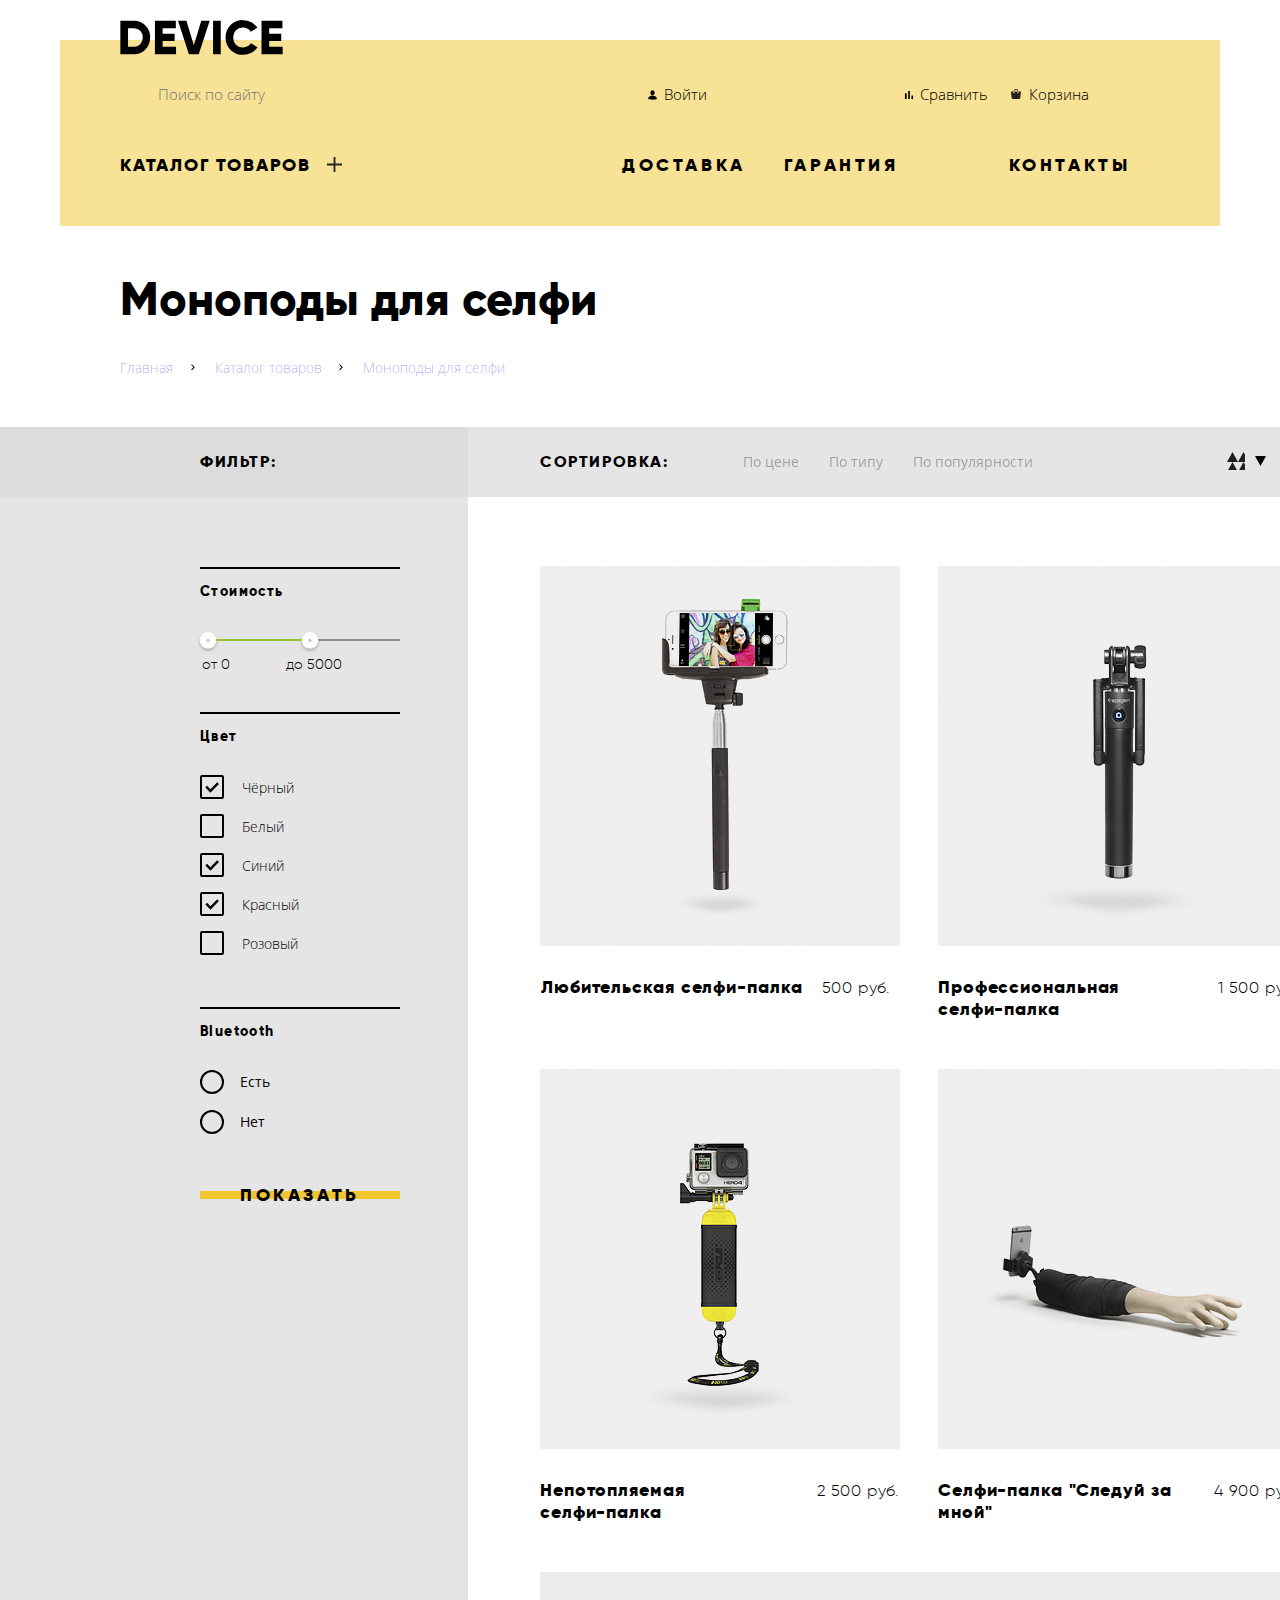
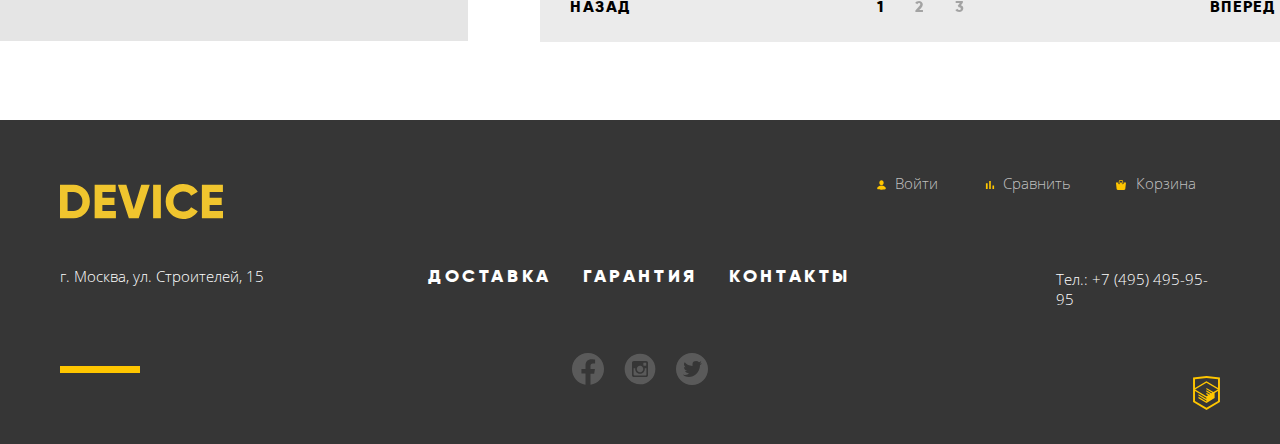
==== commit be06b543: "Готов" ====
--- a/catalog.html
+++ b/catalog.html
@@ -28,64 +28,34 @@
 					</button>
 				</form>
 				
-				<div class="link-style link-enter">
-					<a class="link-style a-link-hover a-link-focus a-link-active" href="#" aria-label="Войти в личный кабинет">
+				<div class="box-link link-style link-enter">
+					<a class="enter link-style a-link-hover a-link-focus a-link-active" href="#" aria-label="Войти в личный кабинет">
 						Войти
 					</a>
 				</div>
 
-				<div class="link-compare">
-					<a class="link-style a-link-hover a-link-focus a-link-active"  href="#" aria-label="Сравнить товары">
+				<div class="box-link link-compare">
+					<a class="change link-style a-link-hover a-link-focus a-link-active"  href="#" aria-label="Сравнить товары">
 						Сравнить
 					</a>
 				</div>
 
-				<div class="link-basket">
-					<a class="link-style a-link-hover a-link-focus a-link-active" href="#" aria-label="Корзина">
+				<div class="box-link link-basket">
+					<a class="cart link-style a-link-hover a-link-focus a-link-active" href="#" aria-label="Корзина">
 						Корзина
 					</a>
 				</div>
 			</div>
 			<nav class="nav-main">
 				<ul class="list-nav-main">
-					<li class="nav-li">
-						<a class="link-style a-link-hover a-link-focus a-link-active" href="#" aria-label="Каталог товаров">
+					<li class="nav-li nav-li-box">
+						<a class="catalog link-style a-link-hover a-link-focus a-link-active" href="#" aria-label="Каталог товаров">
 							Каталог товаров	
-						</a>
-
-						<ul class="visually-hidden categories-menu">						
-							<li>
-								<a class="link-style a-link-hover a-link-focus a-link-active" href="#" aria-label="Виртуальная реальность">
-									Виртуальная реальность
-								</a>
-							</li>
-							<li>
-								<a class="link-style a-link-hover a-link-focus a-link-active" href="#" aria-label="Фитнес-браслеты">
-									Фитнес-браслеты
-								</a>
-							</li>
-							<li>
-								<a class="link-style a-link-hover a-link-focus a-link-active" href="#" aria-label="Квадрокоптер">
-									Квадрокоптер
-								</a>
-							</li>
-							<li>
-								<a class="link-style a-link-hover a-link-focus a-link-active" href="#" aria-label="Моноподы для селфи">
-									Моноподы для селфи
-								</a>
-							</li>
-							<li>
-								<a class="link-style a-link-hover a-link-focus a-link-active" href="#" aria-label="Умные часы">
-									Умные часы
-								</a>
-							</li>
-							<li>
-								<a class="link-style a-link-hover a-link-focus a-link-active" href="#" aria-label="Экшн камеры">
-									Экшн камеры
-								</a>
-							</li>
-						</ul>		
-					</li>
+						</a>	
+					</li>
+
+					
+
 
 					<li class="nav-li">
 						<a class="link-style a-link-hover a-link-focus a-link-active" href="#" aria-label="Доставка">
@@ -105,6 +75,42 @@
 						</a>
 					</li>
 				</ul>
+
+				<div class="categories-menu visually-hidden">
+					<ul class="hover-menu">	
+						<li>
+							<a class="link-style a-link-hover a-link-focus a-link-active" href="#" aria-label="Виртуальная реальность">
+								Виртуальная реальность
+							</a>
+						</li>
+						<li>
+							<a class="link-style a-link-hover a-link-focus a-link-active" href="#" aria-label="Фитнес-браслеты">
+								Фитнес-браслеты
+							</a>
+						</li>
+						<li>
+							<a class="link-style a-link-hover a-link-focus a-link-active" href="#" aria-label="Квадрокоптер">
+								Квадрокоптер
+							</a>
+						</li>
+						<li>
+							<a class="link-style a-link-hover a-link-focus a-link-active" href="#" aria-label="Моноподы для селфи">
+								Моноподы для селфи
+							</a>
+						</li>
+						<li>
+							<a class="link-style a-link-hover a-link-focus a-link-active" href="#" aria-label="Умные часы">
+								Умные часы
+							</a>
+						</li>
+
+						<li>
+							<a class="link-style a-link-hover a-link-focus a-link-active" href="#" aria-label="Экшн камеры">
+								Экшн камеры
+							</a>
+						</li>
+					</ul>
+				</div>
 			</nav>
 		</div>
 	</header>
@@ -160,7 +166,19 @@
 								<legend class="filter-title filter-legend1">
 									Стоимость
 								</legend>
-								<img class="range-img" width="200" height="44" src="img/range-img.png" alt="">
+								
+								<div class="range-bar">
+									<div class="range-bar-box">
+										<div class="bar-box">
+											<div class="bar-progress"></div>
+										</div>
+									</div>
+
+									<div class="range-inputs">
+										<input type="text" class="number" value="от 0">
+										<input type="text" class="number" value="до 5000">
+									</div>
+								</div>
 							</fieldset>
 							
 							<div class="line-form line-form2"></div>
@@ -209,8 +227,8 @@
 							<fieldset class="fieldset-form">
 								<legend class="filter-title filter-legend3">Bluetooth</legend>
 								<ul class="radio-list">
-								<li class="list-filter-radio"><input type="radio" name="bluetooth" value="yes"><label>Есть</label></li>
-								<li class="list-filter-radio"><input type="radio" name="bluetooth" value="no"><label>Нет</label></li>
+								<li class="list-filter-radio"><input type="radio" name="bluetooth" value="yes" id="yes"><label for="yes">Есть</label></li>
+								<li class="list-filter-radio"><input type="radio" name="bluetooth" value="no" id="no"><label for="no">Нет</label></li>
 								</ul>
 							</fieldset>
 
@@ -230,8 +248,8 @@
 						<li class="sort-list1"><a class="list-sorting-link" href="#" aria-label="Сортировка по цене">По цене</a></li>
 						<li class="sort-list2"><a class="list-sorting-link" href="#" aria-label="Сортировка по типу товара">По типу</a></li>
 						<li class="sort-list3"><a class="list-sorting-link" href="#" aria-label="Сортировка по популярности">По популярности</a></li>
-						<li class="sort-list4"><a class="list-sorting-link" href="#" aria-label="От меньшего к большему"></a></li>
-						<li class="sort-list5"><a class="list-sorting-link" href="#" aria-label="От большего к меньшему"></a></li>			
+						<li class="sort-list4"><a class="list-arrow" href="#" aria-label="От меньшего к большему"></a></li>
+						<li class="sort-list5"><a class="list-arrow2" href="#" aria-label="От большего к меньшему"></a></li>			
 					</ul>
 				</section>
 				
@@ -383,7 +401,7 @@
 		</div>
 	</main>
 
-		<footer class="footer">
+<footer class="footer">
 		<div class="footer-box">
 			<div class="first-column-footer">
 				<a class="logo-footer" href="index.html" aria-label="На главную страницу">
@@ -442,19 +460,19 @@
 			<div class="third-column-footer">
 				<div class="footer-menu-box">
 					<div class="footer-item1">
-						<a class="link-style a-link-hover a-link-active a-link-focus" href="#" aria-label="Войти в личный кабинет">
+						<a class="enter-y link-style a-link-hover a-link-active a-link-focus" href="#" aria-label="Войти в личный кабинет">
 							<span class="footer-text-nav">Войти</span>
 						</a>
 					</div>
 
 					<div class="footer-item2">
-						<a class="link-style a-link-hover a-link-active a-link-focus" href="#" aria-label="Сравнить товары">
+						<a class="change-y link-style a-link-hover a-link-active a-link-focus" href="#" aria-label="Сравнить товары">
 							<span class="footer-text-nav">Сравнить</span>
 						</a>	
 					</div>
 
 					<div class="footer-item3">
-						<a class="link-style a-link-hover a-link-active a-link-focus" href="#" aria-label="Корзина">
+						<a class="cart-y link-style a-link-hover a-link-active a-link-focus" href="#" aria-label="Корзина">
 							<span class="footer-text-nav">Корзина</span>
 						</a>
 					</div>
@@ -469,7 +487,8 @@
 				</a>
 			</div>
 		</div>
-	</footer>	
+	</footer>				
+	<script src="js/script.js"></script>
   </body>
 </html>
 
--- a/css/style.css
+++ b/css/style.css
@@ -242,14 +242,123 @@
 .nav-main .list-nav-main li:first-child {
   letter-spacing: 0.1em;
 }
-.categories-menu {
+.categories-menu { 
+  z-index: 1;
+
+  width: 1160px;
+  height: 146px;
+  
+  display: flex;
+
+  position: absolute;
+  top: 194px;
+  left: 180px;
+
+  box-sizing: border-box;
+
+  padding-top: 12px;
+  padding-left: 60px;
+
+  background-color: var(--second-yellow-light);
+}
+
+.hover-menu {
+  display: flex;
+  flex-wrap: wrap;
+
   font-family: 'Open Sans', 'Arial', sans-serif;
   font-style: normal;
   font-weight: 300;
   font-size: 15px;
   line-height: 20px;
   text-transform: none;
-}
+
+  list-style: none;
+
+  margin: 0;
+  padding: 0;
+
+  max-width: 530px;
+  max-height: 110px;
+
+}
+
+.box-link {
+  position: relative;
+}
+
+.enter::before {
+  content: "";
+
+  width: 13px;
+  height: 14px;
+  position: absolute;
+  
+  top: 18px;
+  left: -18px;
+  background-image: url(../img/icon_user.svg);
+  background-repeat: no-repeat;
+}
+
+
+.change::before {
+  content: "";
+
+  width: 14px;
+  height: 14px;
+  position: absolute;
+  
+  top: 18px;
+  left: -18px;
+  background-image: url(../img/icon_chart.svg);
+  background-repeat: no-repeat;
+}
+
+.cart::before {
+  content: "";
+
+  width: 10px;
+  height: 10px;
+  position: absolute;
+  
+  top: 19px;
+  left: -18px;
+  background-image: url(../img/icon_cart.svg);
+  background-repeat: no-repeat;
+}
+
+
+
+.categories-menu li {
+  padding: 0;
+  margin: 0;
+}
+
+.hover-menu li:first-child {
+  margin-right: 61px;
+}
+.hover-menu li:nth-of-type(2) {
+  margin-right: 61px;
+}
+.hover-menu li:nth-of-type(4) {
+  margin-right: 86px;
+}
+.hover-menu li:nth-of-type(5) {
+  margin-right: 126px;
+}
+
+
+.categories-menu li a {
+  font-family: 'Open Sans', 'Arial', sans-serif;
+  font-style: normal;
+  font-weight: 300;
+  font-size: 15px;
+  line-height: 20px;
+  text-transform: none;
+  letter-spacing: 0;
+}
+
+
 
 .link-enter {
   padding: 0;
@@ -309,6 +418,25 @@
 .nav-li {
   margin: 0;
   padding: 0;
+}
+
+.nav-li-box {
+  position: relative;
+}
+
+
+.catalog::after {
+  content: "";
+  position: absolute;
+  width: 22px;
+  height: 22px;
+
+  background-image: url(../img/plus.svg);
+  -webkit-background-size: 15px 15px;
+  background-size: 15px 15px;
+  background-repeat: no-repeat;
+  left: 207px;
+  top: 3px;
 }
 
 .a-link-hover:hover {
@@ -557,29 +685,7 @@
   box-sizing: border-box;
 
   margin-bottom: 21px;
-
-  background-image: url(../img/bg-button-advantages.svg);
-}
-
-.list-slider-button li:first-child {
-  padding-top: 8px;
-  padding-left: 12px;
-}
-.list-slider-button li:nth-child(2) {
-  padding-top: 8px;
-  padding-left: 17px;
-}
-.list-slider-button li:last-child {
-  padding-top: 8px;
-  padding-left: 30px;
-
-  margin-bottom: 0;
-}
-
-.list-slider-button li:hover {
-  background-image: url(../img/bg-button-advantages-hover.svg);
-}
-
+}
 
 
 .list-slider-button button {
@@ -613,6 +719,7 @@
   border: 0;
   background-color: transparent;
   background-image: url(../img/button-filter.png);
+  background-repeat: no-repeat;
   cursor:  pointer;
   outline: none;
   
@@ -918,8 +1025,40 @@
 .range-box {
   display: flex;
   justify-content: space-between;
-
+  position: relative;
   width: 72px;
+}
+
+.range-box input {
+  display: none;
+}
+
+.range-box input + label::before {
+  content: "";
+  
+  cursor: pointer;
+
+  width: 12px;
+  height: 12px;
+
+  background-image: url(../img/slider-button-empty.svg);
+  background-repeat: no-repeat;
+
+  position: absolute;
+}
+
+
+.range-box input:checked + label::before {
+  content: "";
+
+  width: 12px;
+  height: 12px;
+
+  background-image: url(../img/slider-button-on.svg);
+  background-repeat: no-repeat;
+
+  position: absolute;
+  transition: 0.2s;
 }
 
 .table {
@@ -983,6 +1122,49 @@
   font-weight: 800;
   font-size: 16px;
   line-height: 28px;
+  position: relative;
+}
+
+.delivery-companies li:nth-of-type(1)::before {
+  content: "";
+
+  width: 8px;
+  height: 8px;
+  
+  position: absolute;
+
+  left: 0;
+  top: 8px;
+
+  background-image: url(../img/ellipse.svg);
+}
+
+.delivery-companies li:nth-of-type(2)::before {
+  content: "";
+
+  width: 8px;
+  height: 8px;
+  
+  position: absolute;
+
+  left: 0;
+  top: 52px;
+
+  background-image: url(../img/ellipse.svg);
+}
+
+.delivery-companies li:nth-of-type(3)::before {
+  content: "";
+
+  width: 8px;
+  height: 8px;
+  
+  position: absolute;
+
+  left: 0;
+  top: 95px;
+
+  background-image: url(../img/ellipse.svg);
 }
 
 .label-modal-form {
@@ -991,6 +1173,8 @@
   font-weight: 800;
   font-size: 18px;
   line-height: 22px;
+  display: block;
+  margin-bottom: 10px;
 }
 
 .input-style-form {
@@ -1001,8 +1185,72 @@
   line-height: 16px;
 
   color: rgba(0, 0, 0, 0.4);
-}
-
+  padding-left: 20px;
+
+  width: 360px;
+  height: 50px;
+
+  background: #F2F2F2;
+
+  box-sizing: border-box;
+
+  outline: none;
+  border: 0;
+}
+
+.input-style-form:hover {
+  background-color: #EAEAEA;
+}
+
+.input-style-form:focus {
+  background-color: transparent;
+  border: 2px solid #F7E296;
+}
+
+
+.input-style-form-area {
+  font-family: 'Gilroy', 'Times New Roman', sans-serif;
+  font-style: normal;
+  font-weight: normal;
+  font-size: 14px;
+  line-height: 16px;
+
+  color: rgba(0, 0, 0, 0.4);
+  padding-left: 20px;
+  padding-top: 17px;
+
+  width: 760px;
+  height: 167px;
+
+  background: #F2F2F2;
+  resize: none;
+
+  box-sizing: border-box;
+
+  outline: none;
+  border: 0;
+}
+
+.input-style-form-area:hover {
+  background-color: #EAEAEA;
+}
+
+.input-style-form-area:focus {
+  background-color: transparent;
+  border: 2px solid #F7E296;
+}
+
+
+
+.input-style-form:placeholder {
+  font-family: 'Gilroy', 'Times New Roman', sans-serif;
+  font-style: normal;
+  font-weight: normal;
+  font-size: 14px;
+  line-height: 16px;
+
+  color: rgba(0, 0, 0, 0.4);
+}
 
 
 .footer {
@@ -1194,12 +1442,15 @@
 
 .footer-item1 {
   width: 70px;
+  position: relative;
 }
 .footer-item2 {
   width: 95px;
+  position: relative;
 }
 .footer-item3 {
   width: 81px;
+  position: relative;
 }
 
 .phone-footer-box {
@@ -1264,11 +1515,39 @@
   padding: 0:;
   padding-left: 60px;
   padding-top: 30px;
+
+  position: relative;
 }
 
 .bread-item {
   margin: 0;
   padding: 0;
+}
+
+.bread-crumbs li:nth-of-type(2)::before {
+  content: "";
+
+  width: 12px;
+  height: 12px;
+
+  background-image: url(../img/icon_arrow_nav.svg);
+  position: absolute;
+
+  left: 127px;
+  top: 33px;
+}
+
+.bread-crumbs li:nth-of-type(2)::after {
+  content: "";
+
+  width: 12px;
+  height: 12px;
+
+  background-image: url(../img/icon_arrow_nav.svg);
+  position: absolute;
+
+  left: 275px;
+  top: 33px;
 }
 
 .bread-crumbs-link {
@@ -1420,6 +1699,10 @@
   padding: 0;
 }
 
+.filter-text input {
+  display: none;
+}
+
 .list-filter-checkbox {
   font-family: Open Sans;
   font-style: normal;
@@ -1432,6 +1715,40 @@
   align-items: center;
 
   margin-bottom: 15px;
+
+  position: relative;
+}
+
+.list-filter-checkbox label {
+  padding-left: 42px;
+}
+
+.list-filter-checkbox label::before {
+  content: "";
+
+  width: 24px;
+  height: 24px;
+
+  background-image: url(../img/checkbox-on.svg);
+  position: absolute;
+  left: 0;
+  top: 0;
+}
+
+.list-filter-checkbox input:checked + label::before {
+  content: "";
+
+  width: 24px;
+  height: 24px;
+
+  background-image: url(../img/checkbox-off.svg);
+  position: absolute;
+  left: 0;
+  top: 0;
+
+  -webkit-transition: opacity 2s;
+  -o-transition: opacity 2s;
+  transition: opacity 2s;
 }
 
 .filter-text li:last-child {
@@ -1444,6 +1761,50 @@
   margin: 0;
   padding: 0;
   margin-right: 18px;
+}
+
+.list-filter-radio {
+  position: relative;
+}
+
+.list-filter-radio input {
+  display: none;
+}
+
+.list-filter-radio label {
+  padding-left: 40px;
+}
+
+.list-filter-radio label::before {
+  content: "";
+
+  width: 24px;
+  height: 24px;
+
+  background-image: url(../img/radio-off.svg);
+  position: absolute;
+  left: 0;
+  top: 0;
+
+  -webkit-transition: opacity 2s;
+  -o-transition: opacity 2s;
+  transition: opacity 2s;
+}
+
+.list-filter-radio input:checked + label::before {
+  content: "";
+
+  width: 24px;
+  height: 24px;
+
+  background-image: url(../img/radio-on.svg);
+  position: absolute;
+  left: 0;
+  top: 0;
+
+  -webkit-transition: opacity 2s;
+  -o-transition: opacity 2s;
+  transition: opacity 2s;
 }
 
 input[type="radio"] {
@@ -1550,6 +1911,25 @@
   opacity: 1;
 }
 
+.list-arrow {
+  width: 18px;
+  height: 18px;
+  text-decoration: none;
+
+  background-image: url(../img/icon-up-dir.svg);
+  display: block;
+  margin-left: -25px;
+}
+
+.list-arrow2 {
+  width: 18px;
+  height: 18px;
+  text-decoration: none;
+
+  background-image: url(../img/icon-down-dir-top.svg);
+  display: block;
+}
+
 .card-box {
   width: 760px;
   
@@ -1819,3 +2199,250 @@
   margin: 0;
   padding: 0;
 }
+
+.form-back {
+  width: 960px;
+  height: 550px;
+
+  background-color: var(--main-white);
+  box-shadow: 0px 10px 16px rgba(0, 0, 0, 0.15);
+
+  display: flex;
+  -webkit-box-sizing: border-box;
+  -moz-box-sizing: border-box;
+  box-sizing: border-box;
+  padding-left: 100px;
+  padding-top: 92px;
+  position: fixed;
+
+  top: 100px;
+  bottom: 0;
+  right: 0;
+  left: 280px;
+}
+
+.form-back-box {
+  display: flex;
+  flex-wrap: wrap;
+  width: 760px;
+  justify-content: space-between;
+  position: relative;
+}
+
+.item-form1 {
+  width: 360px;
+}
+
+.item-form2 {
+  width: 360px;
+}
+
+.item-form3 {
+  width: 760px;
+  margin-top: 0;
+}
+
+.button-form {
+  margin-top: 4px;
+}
+
+.button-close {
+  width: 55px;
+  height: 55px;
+
+  outline: none;
+  cursor: pointer;
+  background-color: transparent;
+  background-image: url(../img/ellipse-close.svg);
+  border: 0;
+  opacity: 0.5;
+
+  position: absolute;
+  top: 20px;
+  left: 885px;
+}
+
+.button-close:hover {
+  opacity: 1;
+}
+
+.button-close:active {
+  opacity: 0.3;
+}
+
+.button-close2 {
+  width: 55px;
+  height: 55px;
+
+  outline: none;
+  cursor: pointer;
+  background-color: transparent;
+  background-image: url(../img/ellipse-close.svg);
+  border: 0;
+  opacity: 0.5;
+
+  position: absolute;
+  top: 20px;
+  left: 905px;
+}
+
+.button-close2:hover {
+  opacity: 1;
+}
+
+.button-close2:active {
+  opacity: 0.3;
+}
+
+.close-icon {
+  width: 30px;
+  height: 30px;
+
+  background-image: url(../img/icon_cross.svg);
+  margin: auto auto;
+}
+
+.map-box {
+  position: fixed;
+
+  width: 994px;
+  height: 593px;
+
+  top: 50px;
+  bottom: 0;
+  left: 300px;
+  right: 0;
+}
+
+.enter-y::before {
+  content: "";
+
+  width: 13px;
+  height: 14px;
+  position: absolute;
+  
+  top: 6px;
+  left: -20px;
+  background-image: url(../img/icon_user_yellow.svg);
+  background-repeat: no-repeat;
+}
+
+.change-y::before {
+  content: "";
+
+  width: 14px;
+  height: 14px;
+  position: absolute;
+  
+  top: 6px;
+  left: -20px;
+  background-image: url(../img/icon_chart_yellow.svg);
+  background-repeat: no-repeat;
+}
+
+.cart-y::before {
+  content: "";
+
+  width: 10px;
+  height: 10px;
+  position: absolute;
+  
+  top: 8px;
+  left: -20px;
+  background-image: url(../img/icon_cart_yellow.svg);
+  background-repeat: no-repeat;
+}
+
+.range-bar {
+  width: 200px;
+  height: 44px;
+
+  display: flex;
+  flex-direction: column;
+  justify-content: space-between;
+}
+
+.range-bar-box {
+  width: 200px;
+  height: 20px;
+
+  display: flex;
+  position: relative;
+}
+
+.bar-box {
+  width: 200px;
+  height: 2px;
+  margin: auto auto;
+  background-color: #8D8D8D;
+}
+
+.bar-box::before {
+  content: "";
+
+  width: 20px;
+  height: 20px;
+
+  background-image: url(../img/pan.svg);
+  background-repeat: no-repeat;
+  -webkit-background-size: 20px 20px;
+  background-size: 20px 20px;
+
+  position: absolute;
+  top: 2px;
+  left: -2px;
+  cursor: pointer;
+}
+
+.bar-box::after {
+  content: "";
+
+  width: 20px;
+  height: 20px;
+
+  background-image: url(../img/pan.svg);
+  background-repeat: no-repeat;
+  -webkit-background-size: 20px 20px;
+  background-size: 20px 20px;
+
+
+  position: absolute;
+  top: 2px;
+  left: 100px;
+  cursor: pointer;
+}
+
+.bar-progress {
+  width: 114px;
+  height: 2px;
+
+  background-color: var(--second-green);
+
+}
+.range-inputs {
+  display: flex;
+}
+
+.number {
+  border: 0;
+  outline: 0;
+
+  -webkit-box-sizing: border-box;
+  -moz-box-sizing: border-box;
+  box-sizing: border-box;
+
+  font-family: Gilroy;
+  font-style: normal;
+  font-weight: 300;
+  font-size: 14px;
+  line-height: 17px;
+
+  color: var(--main-black);
+
+  background-color: transparent;
+  width: 72px;
+}
+
+.range-inputs input:last-of-type {
+  margin-left: 12px;
+}